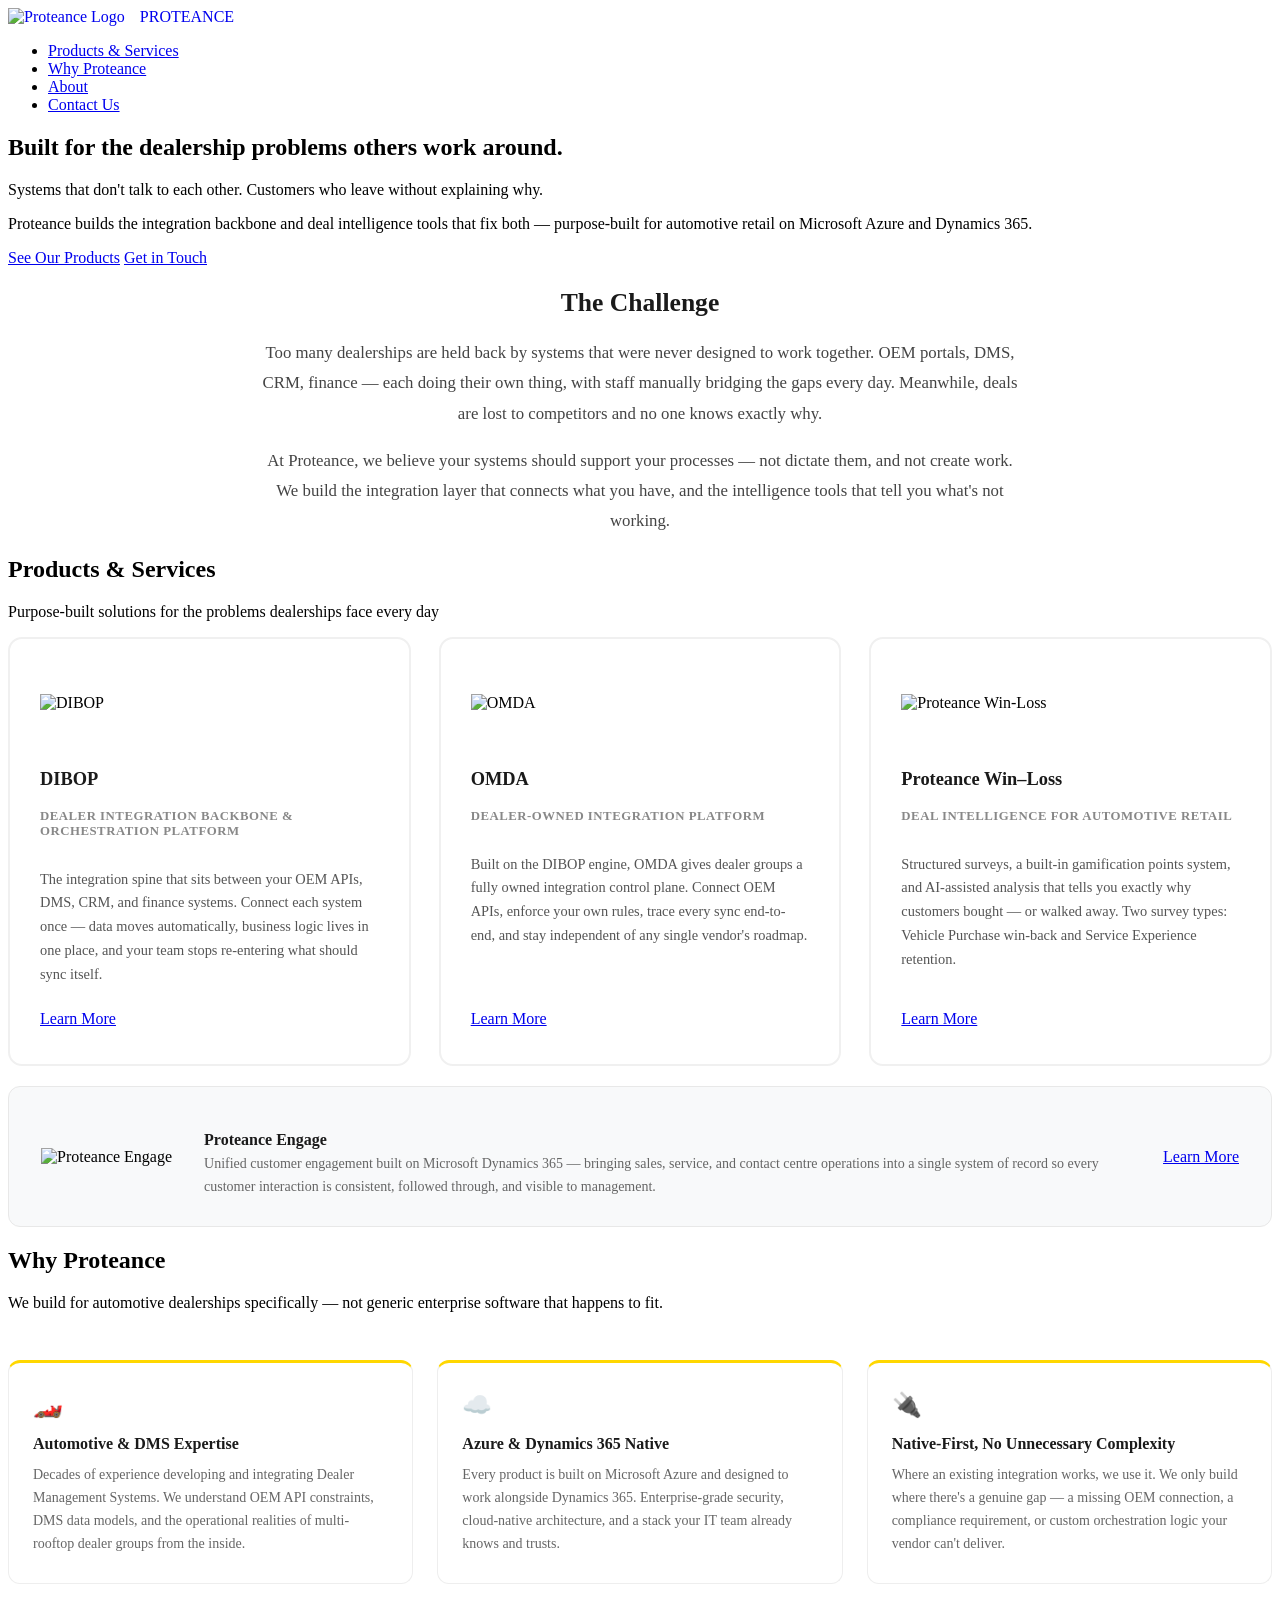
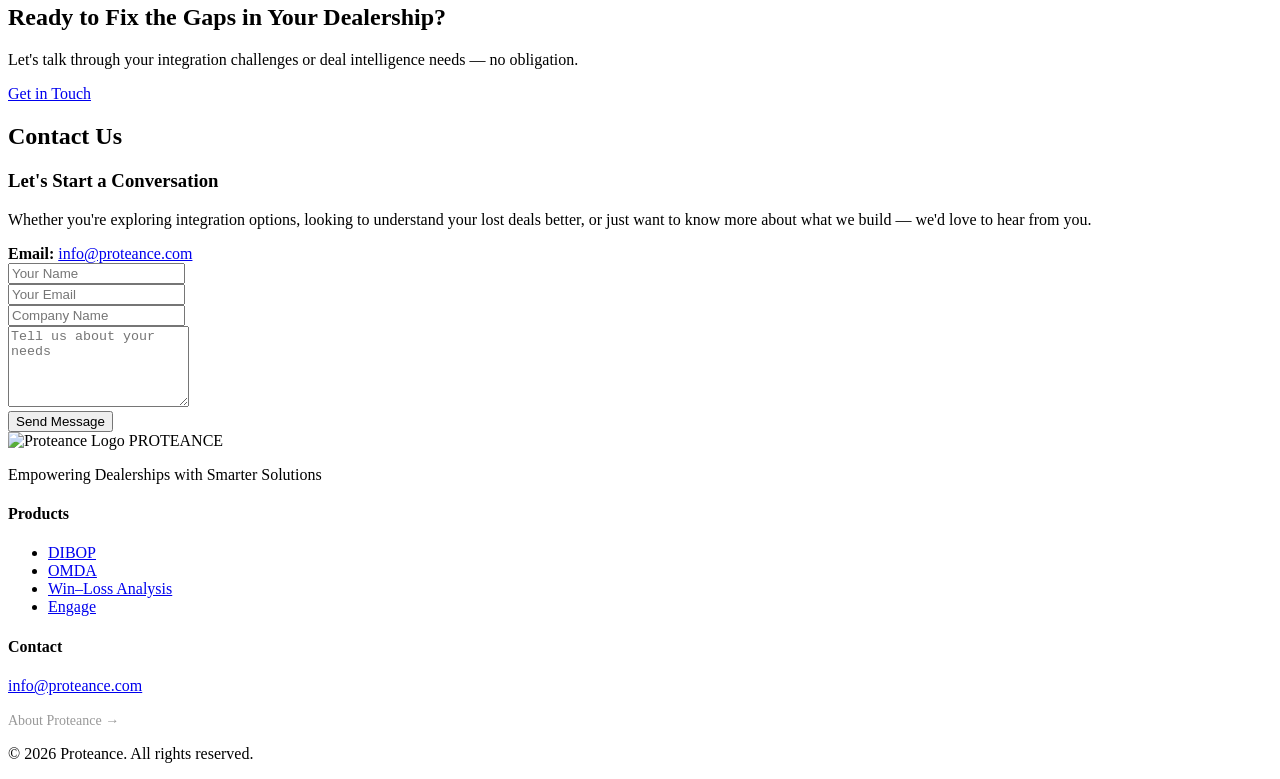
==== index.html @ 9e17d6d9 "Refactor homepage to lead with products and specific problem framing - New hero: problem-led headlin" ====
<!DOCTYPE html>
<html lang="en">
<head>
    <meta charset="UTF-8">
    <meta name="viewport" content="width=device-width, initial-scale=1.0">
    <meta name="description" content="Proteance builds integration and deal intelligence products for automotive dealerships — DIBOP, OMDA, and Win-Loss Analysis.">
    <title>Proteance — Intelligent Systems for Automotive Dealerships</title>
    <link rel="stylesheet" href="styles.css">
    <link rel="preconnect" href="https://fonts.googleapis.com">
    <link rel="preconnect" href="https://fonts.gstatic.com" crossorigin>
    <link href="https://fonts.googleapis.com/css2?family=Inter:wght@300;400;500;600;700&display=swap" rel="stylesheet">
    <link rel="stylesheet" href="https://cdnjs.cloudflare.com/ajax/libs/font-awesome/6.5.1/css/all.min.css">
    <style>
        /* ── Homepage-specific additions ── */

        /* Product cards — enhanced layout */
        .products-core {
            display: grid;
            grid-template-columns: repeat(3, 1fr);
            gap: 28px;
            margin-bottom: 20px;
        }
        .product-card-core {
            background: #fff;
            border: 2px solid #f0f0f0;
            border-radius: 14px;
            padding: 36px 30px;
            display: flex;
            flex-direction: column;
            transition: border-color 0.3s ease, transform 0.3s ease, box-shadow 0.3s ease;
        }
        .product-card-core:hover {
            border-color: #FFD700;
            transform: translateY(-5px);
            box-shadow: 0 16px 40px rgba(0,0,0,0.08);
        }
        .product-card-core .product-logo {
            height: 56px;
            display: flex;
            align-items: center;
            margin-bottom: 20px;
        }
        .product-card-core .product-logo img {
            max-height: 48px;
            width: auto;
            max-width: 160px;
            object-fit: contain;
        }
        .product-card-core h3 {
            font-size: 1.15rem;
            font-weight: 700;
            color: #1a1a1a;
            margin-bottom: 6px;
        }
        .product-card-core .product-tagline {
            font-size: 0.8rem;
            font-weight: 600;
            color: #888;
            text-transform: uppercase;
            letter-spacing: 0.04em;
            margin-bottom: 14px;
        }
        .product-card-core .product-description {
            font-size: 0.9rem;
            color: #555;
            line-height: 1.65;
            flex: 1;
            margin-bottom: 24px;
        }
        .product-card-core .btn {
            align-self: flex-start;
        }

        /* Engage — secondary treatment */
        .product-engage-row {
            background: #f8f9fa;
            border: 1px solid #e8e8e8;
            border-radius: 12px;
            padding: 28px 32px;
            display: flex;
            align-items: center;
            gap: 32px;
            margin-top: 12px;
        }
        .product-engage-row .engage-logo img {
            max-height: 40px;
            width: auto;
        }
        .product-engage-row .engage-body {
            flex: 1;
        }
        .product-engage-row .engage-body h3 {
            font-size: 1rem;
            font-weight: 700;
            color: #1a1a1a;
            margin-bottom: 4px;
        }
        .product-engage-row .engage-body p {
            font-size: 0.875rem;
            color: #666;
            line-height: 1.6;
            margin: 0;
        }
        .product-engage-row .btn {
            white-space: nowrap;
            flex-shrink: 0;
        }

        /* Challenge section */
        .challenge-inner {
            max-width: 760px;
            margin: 0 auto;
            text-align: center;
        }
        .challenge-inner .problem-statement {
            font-size: 1.05rem;
            line-height: 1.8;
            color: #444;
            margin-bottom: 16px;
        }
        .challenge-inner .problem-solution {
            font-size: 1.05rem;
            line-height: 1.8;
            color: #444;
        }

        /* Why Proteance — 3 credential cards */
        .credentials-grid {
            display: grid;
            grid-template-columns: repeat(3, 1fr);
            gap: 24px;
            margin-top: 48px;
        }
        .credential-card {
            background: #fff;
            border: 1px solid #eee;
            border-radius: 12px;
            padding: 28px 24px;
            border-top: 3px solid #FFD700;
        }
        .credential-card .cred-icon {
            font-size: 1.5rem;
            margin-bottom: 14px;
        }
        .credential-card h3 {
            font-size: 1rem;
            font-weight: 700;
            color: #1a1a1a;
            margin-bottom: 10px;
        }
        .credential-card p {
            font-size: 0.875rem;
            color: #666;
            line-height: 1.65;
            margin: 0;
        }

        @media (max-width: 900px) {
            .products-core { grid-template-columns: 1fr 1fr; }
            .credentials-grid { grid-template-columns: 1fr 1fr; }
            .product-engage-row { flex-direction: column; align-items: flex-start; gap: 16px; }
        }
        @media (max-width: 600px) {
            .products-core { grid-template-columns: 1fr; }
            .credentials-grid { grid-template-columns: 1fr; }
        }
    </style>
</head>
<body>

    <!-- Navigation -->
    <nav class="navbar">
        <div class="container">
            <div class="nav-wrapper">
                <div class="logo">
                    <a href="index.html" style="display: flex; align-items: center; gap: 15px; text-decoration: none;">
                        <img src="WebsiteImages/P-Ray-Logo-BW-POnly.png" alt="Proteance Logo" class="logo-mark">
                        <span class="brand-name">PROTEANCE</span>
                    </a>
                </div>
                <ul class="nav-menu">
                    <li><a href="#products">Products &amp; Services</a></li>
                    <li><a href="#why-proteance">Why Proteance</a></li>
                    <li><a href="about.html">About</a></li>
                    <li><a href="#contact" class="btn-contact">Contact Us</a></li>
                </ul>
                <div class="hamburger">
                    <span></span>
                    <span></span>
                    <span></span>
                </div>
            </div>
        </div>
    </nav>

    <!-- Hero Section -->
    <section class="hero">
        <div class="hero-background"></div>
        <div class="container">
            <div class="hero-content">
                <h1 class="fade-in">Built for the dealership problems others work around.</h1>
                <p class="hero-subtitle fade-in-delay">Systems that don't talk to each other. Customers who leave without explaining why.</p>
                <p class="hero-description fade-in-delay-2">Proteance builds the integration backbone and deal intelligence tools that fix both — purpose-built for automotive retail on Microsoft Azure and Dynamics 365.</p>
                <div class="hero-cta fade-in-delay-3">
                    <a href="#products" class="btn btn-primary">See Our Products</a>
                    <a href="#contact" class="btn btn-secondary">Get in Touch</a>
                </div>
            </div>
        </div>
    </section>

    <!-- The Challenge -->
    <section class="problem-section">
        <div class="container">
            <div class="challenge-inner">
                <h2 style="font-size:1.6rem; font-weight:700; color:#1a1a1a; margin-bottom:20px;">The Challenge</h2>
                <p class="problem-statement">Too many dealerships are held back by systems that were never designed to work together. OEM portals, DMS, CRM, finance — each doing their own thing, with staff manually bridging the gaps every day. Meanwhile, deals are lost to competitors and no one knows exactly why.</p>
                <p class="problem-solution">At Proteance, we believe your systems should support your processes — not dictate them, and not create work. We build the integration layer that connects what you have, and the intelligence tools that tell you what's not working.</p>
            </div>
        </div>
    </section>

    <!-- Products & Services -->
    <section id="products" class="section solutions-section">
        <div class="container">
            <div class="section-header">
                <h2>Products &amp; Services</h2>
                <div class="section-divider"></div>
                <p class="section-subtitle">Purpose-built solutions for the problems dealerships face every day</p>
            </div>

            <!-- Three core products -->
            <div class="products-core">

                <div class="product-card-core">
                    <div class="product-logo">
                        <img src="WebsiteImages/DIBOP-LogoOnly.png" alt="DIBOP">
                    </div>
                    <h3>DIBOP</h3>
                    <p class="product-tagline">Dealer Integration Backbone &amp; Orchestration Platform</p>
                    <p class="product-description">The integration spine that sits between your OEM APIs, DMS, CRM, and finance systems. Connect each system once — data moves automatically, business logic lives in one place, and your team stops re-entering what should sync itself.</p>
                    <a href="dibop.html" class="btn btn-primary">Learn More</a>
                </div>

                <div class="product-card-core">
                    <div class="product-logo">
                        <img src="WebsiteImages/OMDA-Logo.png" alt="OMDA">
                    </div>
                    <h3>OMDA</h3>
                    <p class="product-tagline">Dealer-Owned Integration Platform</p>
                    <p class="product-description">Built on the DIBOP engine, OMDA gives dealer groups a fully owned integration control plane. Connect OEM APIs, enforce your own rules, trace every sync end-to-end, and stay independent of any single vendor's roadmap.</p>
                    <a href="omda.html" class="btn btn-primary">Learn More</a>
                </div>

                <div class="product-card-core">
                    <div class="product-logo">
                        <img src="WebsiteImages/Proteance-WinLoss-LogoOnly.png" alt="Proteance Win-Loss">
                    </div>
                    <h3>Proteance Win–Loss</h3>
                    <p class="product-tagline">Deal Intelligence for Automotive Retail</p>
                    <p class="product-description">Structured surveys, a built-in gamification points system, and AI-assisted analysis that tells you exactly why customers bought — or walked away. Two survey types: Vehicle Purchase win-back and Service Experience retention.</p>
                    <a href="winloss.html" class="btn btn-primary">Learn More</a>
                </div>

            </div>

            <!-- Engage — secondary -->
            <div class="product-engage-row">
                <div class="engage-logo">
                    <img src="WebsiteImages/Proteance-Engage.png" alt="Proteance Engage">
                </div>
                <div class="engage-body">
                    <h3>Proteance Engage</h3>
                    <p>Unified customer engagement built on Microsoft Dynamics 365 — bringing sales, service, and contact centre operations into a single system of record so every customer interaction is consistent, followed through, and visible to management.</p>
                </div>
                <a href="engage.html" class="btn btn-primary">Learn More</a>
            </div>

        </div>
    </section>

    <!-- Why Proteance -->
    <section id="why-proteance" class="section expertise-section">
        <div class="container">
            <div class="section-header">
                <h2>Why Proteance</h2>
                <div class="section-divider"></div>
                <p class="section-subtitle">We build for automotive dealerships specifically — not generic enterprise software that happens to fit.</p>
            </div>
            <div class="credentials-grid">
                <div class="credential-card">
                    <div class="cred-icon">🏎️</div>
                    <h3>Automotive &amp; DMS Expertise</h3>
                    <p>Decades of experience developing and integrating Dealer Management Systems. We understand OEM API constraints, DMS data models, and the operational realities of multi-rooftop dealer groups from the inside.</p>
                </div>
                <div class="credential-card">
                    <div class="cred-icon">☁️</div>
                    <h3>Azure &amp; Dynamics 365 Native</h3>
                    <p>Every product is built on Microsoft Azure and designed to work alongside Dynamics 365. Enterprise-grade security, cloud-native architecture, and a stack your IT team already knows and trusts.</p>
                </div>
                <div class="credential-card">
                    <div class="cred-icon">🔌</div>
                    <h3>Native-First, No Unnecessary Complexity</h3>
                    <p>Where an existing integration works, we use it. We only build where there's a genuine gap — a missing OEM connection, a compliance requirement, or custom orchestration logic your vendor can't deliver.</p>
                </div>
            </div>
        </div>
    </section>

    <!-- CTA Section -->
    <section class="cta-section">
        <div class="container">
            <div class="cta-content">
                <h2>Ready to Fix the Gaps in Your Dealership?</h2>
                <p>Let's talk through your integration challenges or deal intelligence needs — no obligation.</p>
                <a href="#contact" class="btn btn-large">Get in Touch</a>
            </div>
        </div>
    </section>

    <!-- Contact Section -->
    <section id="contact" class="section contact-section">
        <div class="container">
            <div class="section-header">
                <h2>Contact Us</h2>
                <div class="section-divider"></div>
            </div>
            <div class="contact-content">
                <div class="contact-info">
                    <h3>Let's Start a Conversation</h3>
                    <p>Whether you're exploring integration options, looking to understand your lost deals better, or just want to know more about what we build — we'd love to hear from you.</p>
                    <div class="contact-details">
                        <div class="contact-item">
                            <strong>Email:</strong>
                            <a href="mailto:info@proteance.com">info@proteance.com</a>
                        </div>
                    </div>
                </div>
                <div class="contact-form">
                    <form id="contactForm">
                        <div class="form-group">
                            <input type="text" name="name" placeholder="Your Name" required>
                        </div>
                        <div class="form-group">
                            <input type="email" name="email" placeholder="Your Email" required>
                        </div>
                        <div class="form-group">
                            <input type="text" name="company" placeholder="Company Name">
                        </div>
                        <div class="form-group">
                            <textarea name="message" rows="5" placeholder="Tell us about your needs" required></textarea>
                        </div>
                        <button type="submit" class="btn btn-primary btn-full">Send Message</button>
                    </form>
                </div>
            </div>
        </div>
    </section>

    <!-- Footer -->
    <footer class="footer">
        <div class="container">
            <div class="footer-content">
                <div class="footer-brand">
                    <img src="WebsiteImages/P-Ray-Logo-BW-POnly.png" alt="Proteance Logo" class="footer-logo">
                    <span class="footer-brand-name">PROTEANCE</span>
                    <p>Empowering Dealerships with Smarter Solutions</p>
                </div>
                <div class="footer-links">
                    <h4>Products</h4>
                    <ul>
                        <li><a href="dibop.html">DIBOP</a></li>
                        <li><a href="omda.html">OMDA</a></li>
                        <li><a href="winloss.html">Win–Loss Analysis</a></li>
                        <li><a href="engage.html">Engage</a></li>
                    </ul>
                </div>
                <div class="footer-contact">
                    <h4>Contact</h4>
                    <p><a href="mailto:info@proteance.com">info@proteance.com</a></p>
                    <div style="margin-top:16px;">
                        <a href="about.html" style="color:#999; font-size:0.875rem; text-decoration:none;">About Proteance →</a>
                    </div>
                </div>
            </div>
            <div class="footer-bottom">
                <p>&copy; 2026 Proteance. All rights reserved.</p>
            </div>
        </div>
    </footer>

    <script src="script.js"></script>
</body>
</html>
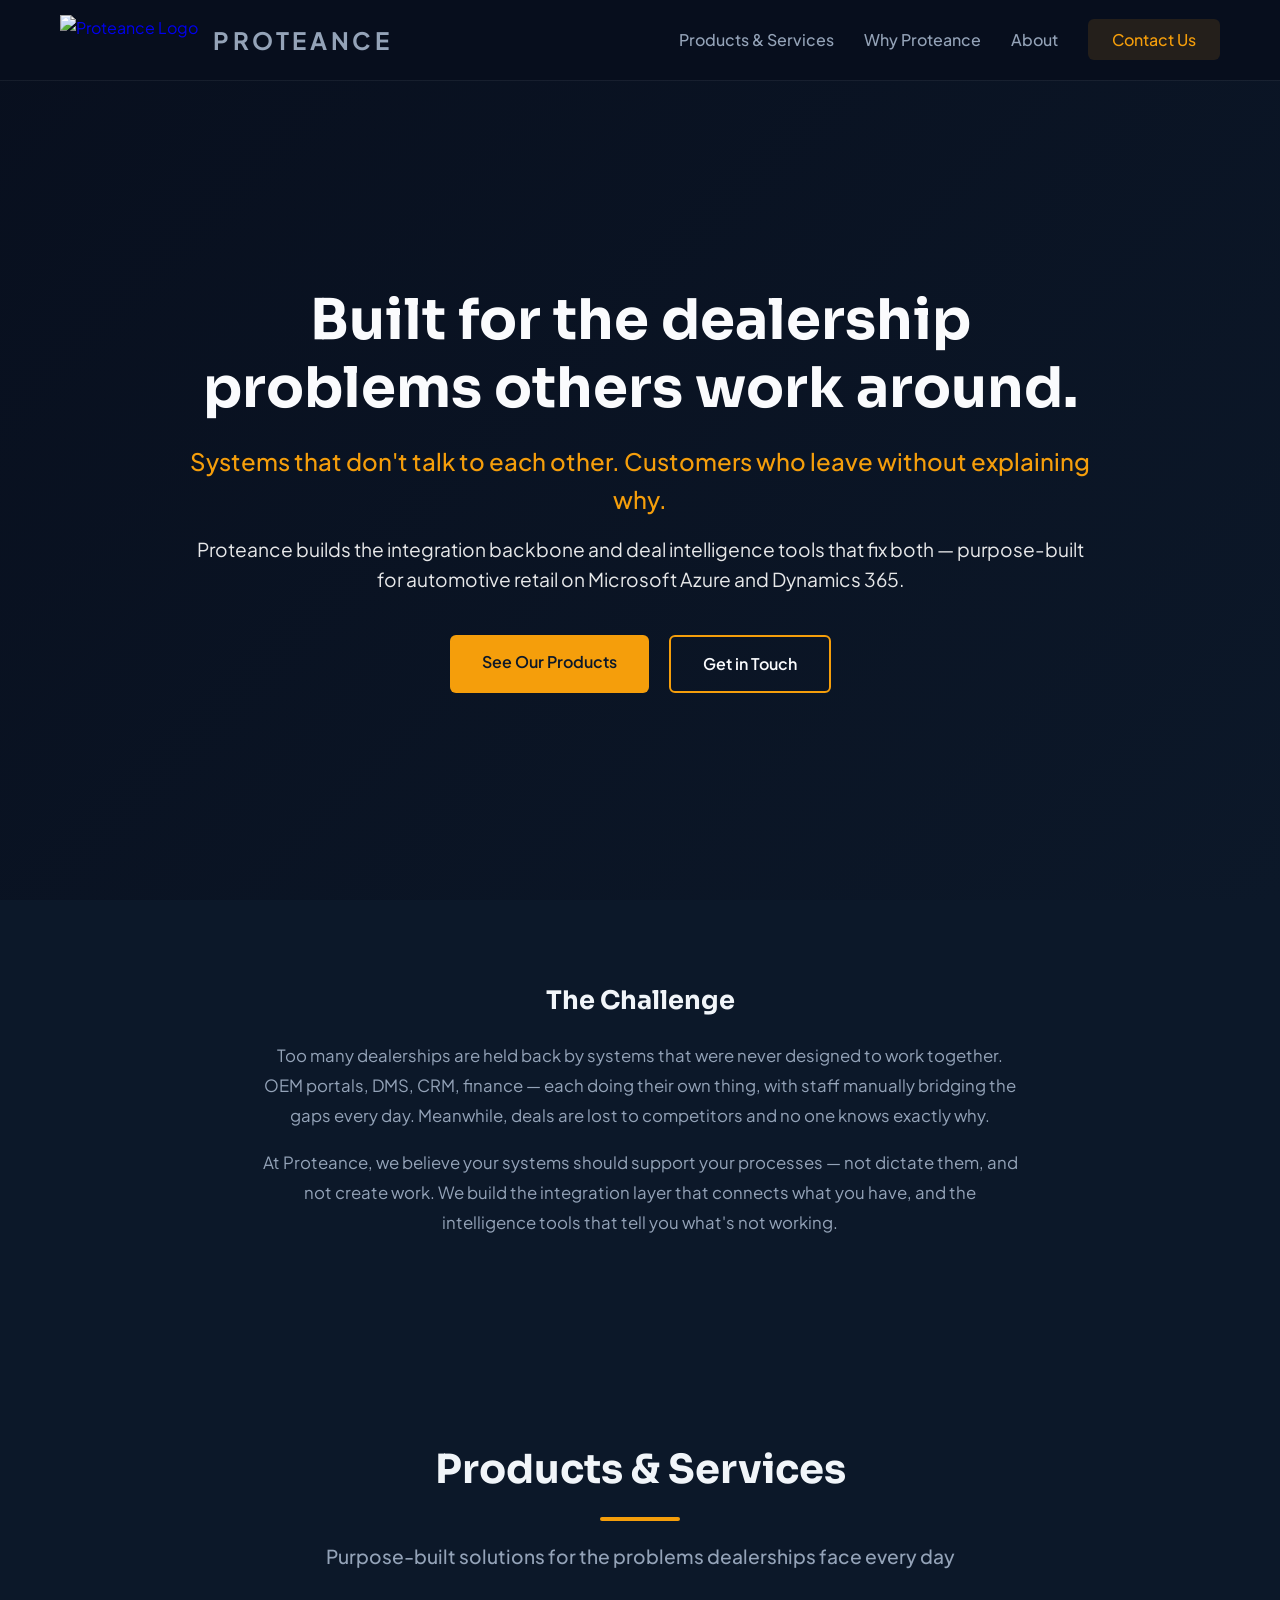
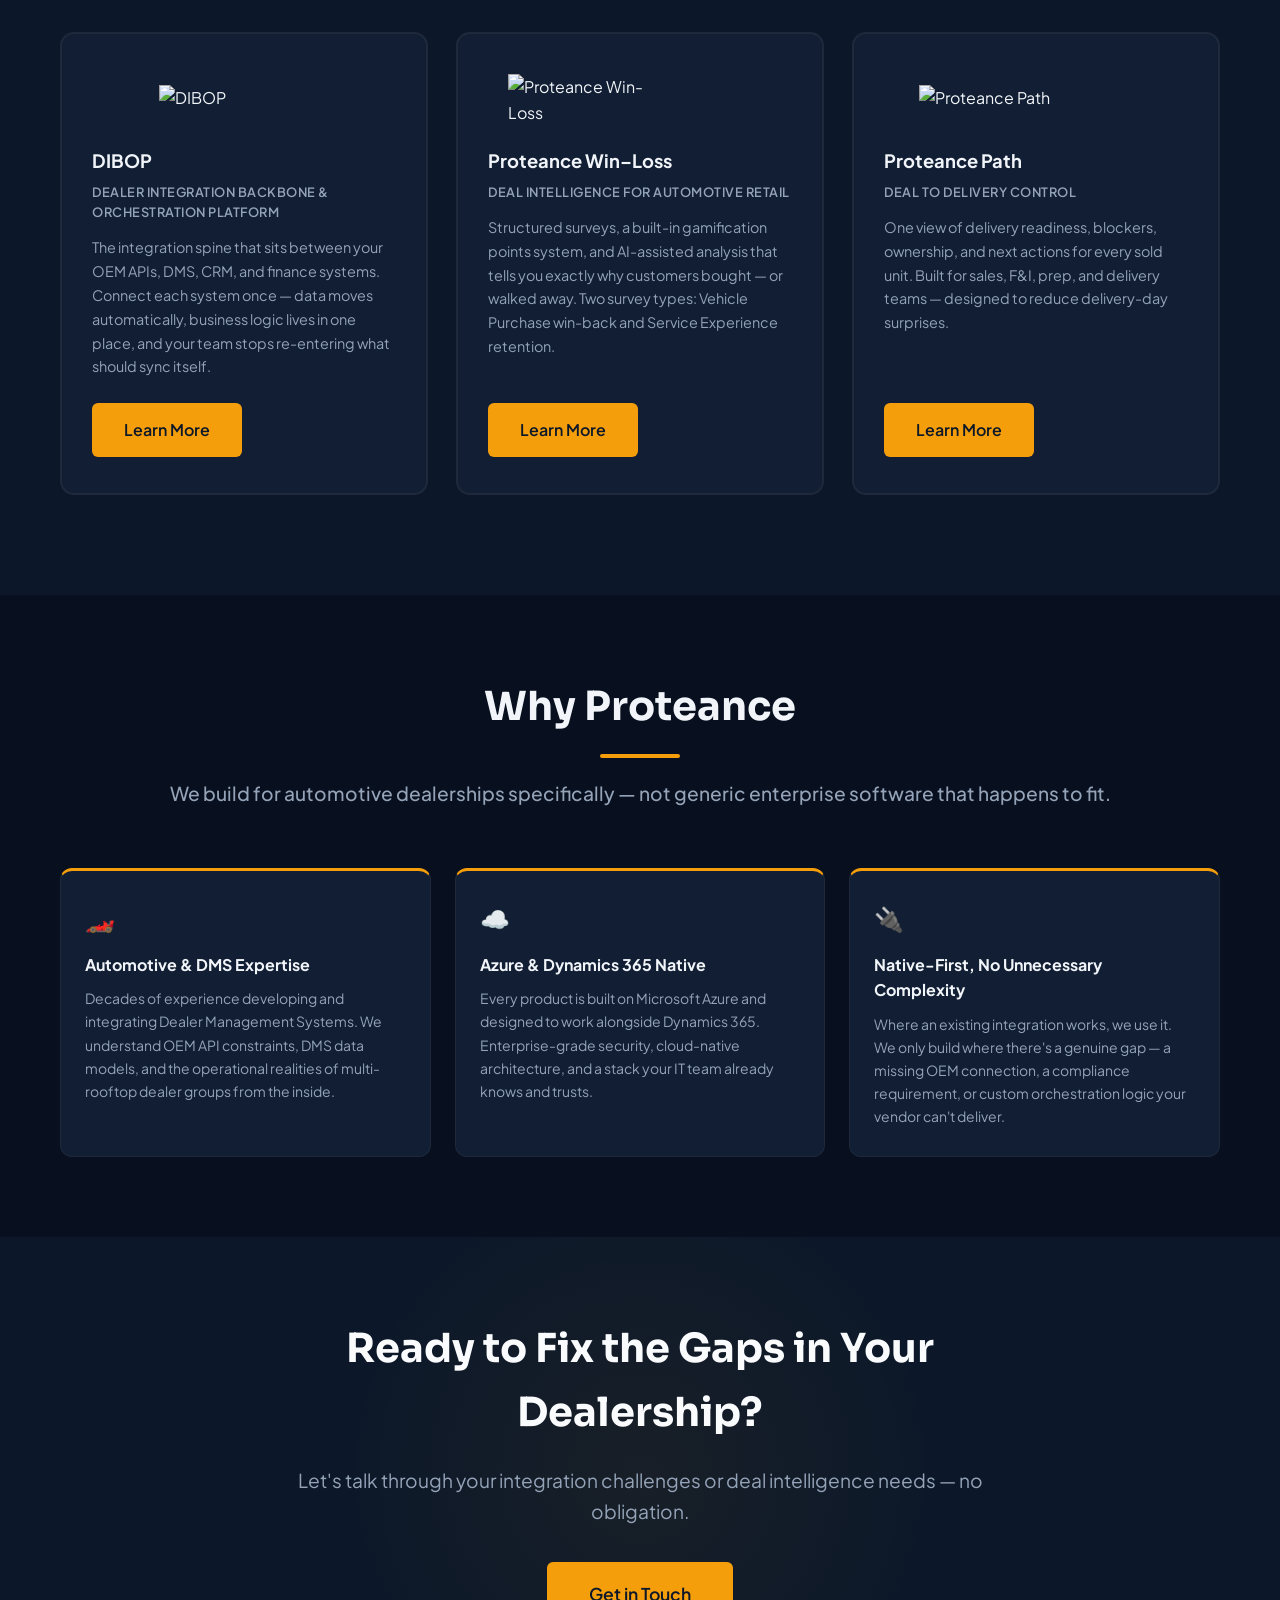
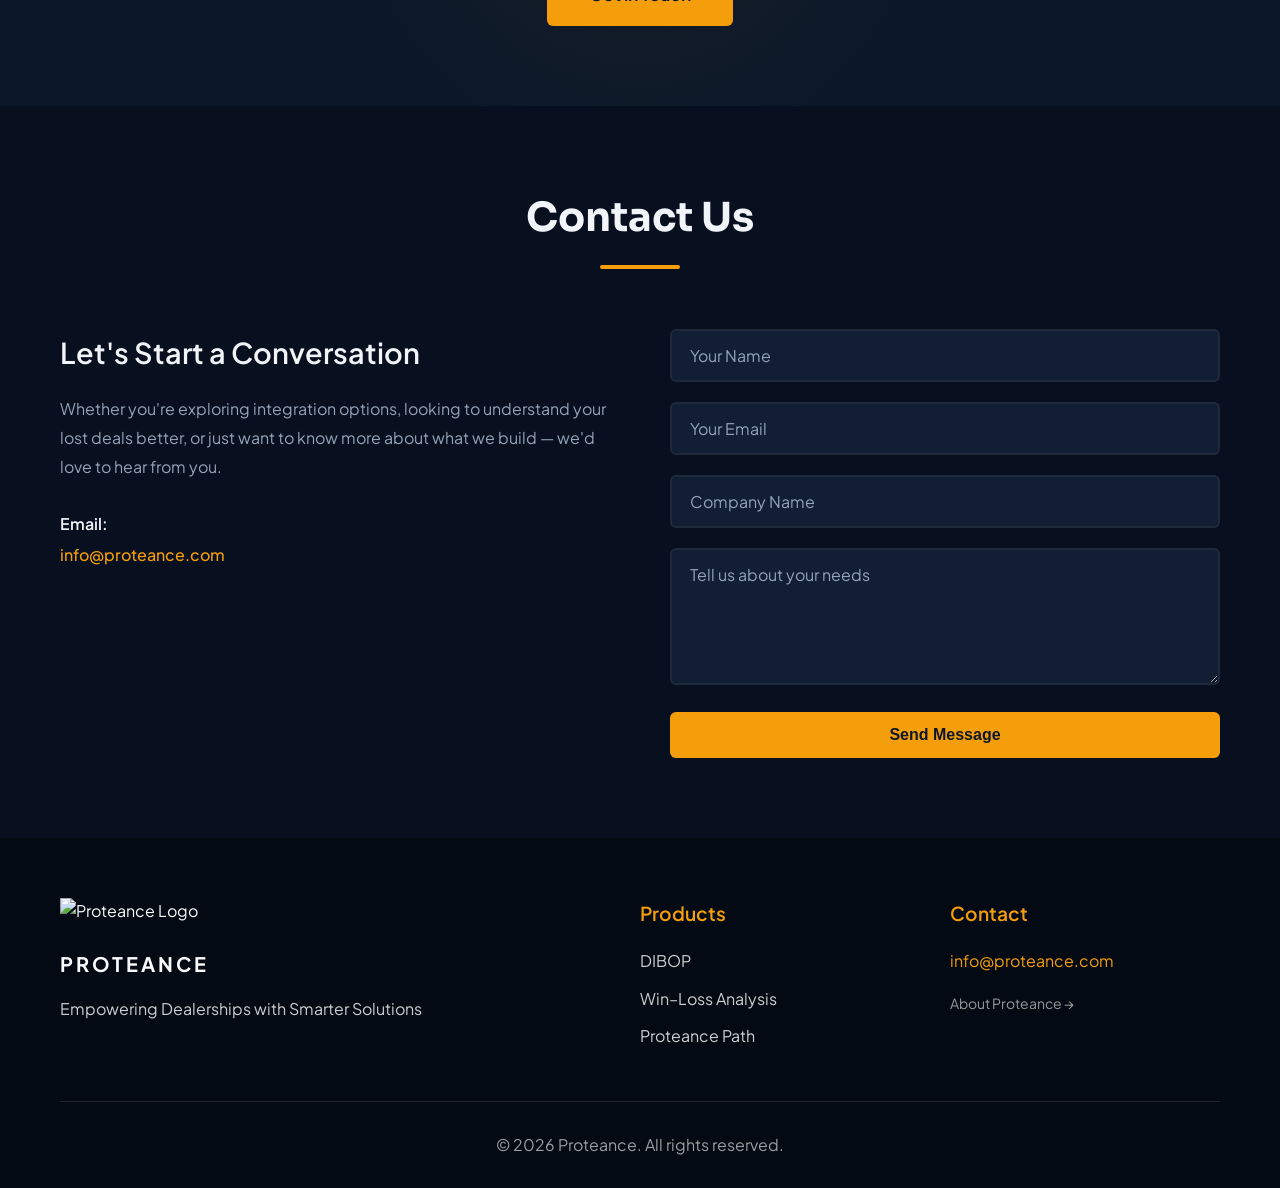
==== commit 4f85d1dd: "Dark theme migration, add ProPath page, remove OMDA/Engage/David Campbell - Migrate styles.css to DI" ====
--- a/index.html
+++ b/index.html
@@ -8,7 +8,7 @@
     <link rel="stylesheet" href="styles.css">
     <link rel="preconnect" href="https://fonts.googleapis.com">
     <link rel="preconnect" href="https://fonts.gstatic.com" crossorigin>
-    <link href="https://fonts.googleapis.com/css2?family=Inter:wght@300;400;500;600;700&display=swap" rel="stylesheet">
+    <link href="https://fonts.googleapis.com/css2?family=Sora:wght@300;400;500;600;700;800&family=Plus+Jakarta+Sans:ital,wght@0,300;0,400;0,500;0,600;0,700;1,400&display=swap" rel="stylesheet">
     <link rel="stylesheet" href="https://cdnjs.cloudflare.com/ajax/libs/font-awesome/6.5.1/css/all.min.css">
     <style>
         /* ── Homepage-specific additions ── */
@@ -21,8 +21,8 @@
             margin-bottom: 20px;
         }
         .product-card-core {
-            background: #fff;
-            border: 2px solid #f0f0f0;
+            background: var(--navy-light);
+            border: 2px solid var(--border-color);
             border-radius: 14px;
             padding: 36px 30px;
             display: flex;
@@ -30,9 +30,9 @@
             transition: border-color 0.3s ease, transform 0.3s ease, box-shadow 0.3s ease;
         }
         .product-card-core:hover {
-            border-color: #FFD700;
+            border-color: var(--primary-color);
             transform: translateY(-5px);
-            box-shadow: 0 16px 40px rgba(0,0,0,0.08);
+            box-shadow: 0 16px 40px rgba(0,0,0,0.3);
         }
         .product-card-core .product-logo {
             height: 56px;
@@ -49,20 +49,20 @@
         .product-card-core h3 {
             font-size: 1.15rem;
             font-weight: 700;
-            color: #1a1a1a;
+            color: var(--text-dark);
             margin-bottom: 6px;
         }
         .product-card-core .product-tagline {
             font-size: 0.8rem;
             font-weight: 600;
-            color: #888;
+            color: var(--text-light);
             text-transform: uppercase;
             letter-spacing: 0.04em;
             margin-bottom: 14px;
         }
         .product-card-core .product-description {
             font-size: 0.9rem;
-            color: #555;
+            color: var(--text-light);
             line-height: 1.65;
             flex: 1;
             margin-bottom: 24px;
@@ -73,8 +73,8 @@
 
         /* Engage — secondary treatment */
         .product-engage-row {
-            background: #f8f9fa;
-            border: 1px solid #e8e8e8;
+            background: var(--navy-light);
+            border: 1px solid var(--border-color);
             border-radius: 12px;
             padding: 28px 32px;
             display: flex;
@@ -92,12 +92,12 @@
         .product-engage-row .engage-body h3 {
             font-size: 1rem;
             font-weight: 700;
-            color: #1a1a1a;
+            color: var(--text-dark);
             margin-bottom: 4px;
         }
         .product-engage-row .engage-body p {
             font-size: 0.875rem;
-            color: #666;
+            color: var(--text-light);
             line-height: 1.6;
             margin: 0;
         }
@@ -115,13 +115,13 @@
         .challenge-inner .problem-statement {
             font-size: 1.05rem;
             line-height: 1.8;
-            color: #444;
+            color: var(--text-light);
             margin-bottom: 16px;
         }
         .challenge-inner .problem-solution {
             font-size: 1.05rem;
             line-height: 1.8;
-            color: #444;
+            color: var(--text-light);
         }
 
         /* Why Proteance — 3 credential cards */
@@ -132,11 +132,11 @@
             margin-top: 48px;
         }
         .credential-card {
-            background: #fff;
-            border: 1px solid #eee;
+            background: var(--navy-light);
+            border: 1px solid var(--border-color);
             border-radius: 12px;
             padding: 28px 24px;
-            border-top: 3px solid #FFD700;
+            border-top: 3px solid var(--primary-color);
         }
         .credential-card .cred-icon {
             font-size: 1.5rem;
@@ -145,12 +145,12 @@
         .credential-card h3 {
             font-size: 1rem;
             font-weight: 700;
-            color: #1a1a1a;
+            color: var(--text-dark);
             margin-bottom: 10px;
         }
         .credential-card p {
             font-size: 0.875rem;
-            color: #666;
+            color: var(--text-light);
             line-height: 1.65;
             margin: 0;
         }
@@ -174,7 +174,7 @@
             <div class="nav-wrapper">
                 <div class="logo">
                     <a href="index.html" style="display: flex; align-items: center; gap: 15px; text-decoration: none;">
-                        <img src="WebsiteImages/P-Ray-Logo-BW-POnly.png" alt="Proteance Logo" class="logo-mark">
+                        <img src="WebsiteImages/P-Ray-Logo-POnly-transparent-v2.png" alt="Proteance Logo" class="logo-mark">
                         <span class="brand-name">PROTEANCE</span>
                     </a>
                 </div>
@@ -213,7 +213,7 @@
     <section class="problem-section">
         <div class="container">
             <div class="challenge-inner">
-                <h2 style="font-size:1.6rem; font-weight:700; color:#1a1a1a; margin-bottom:20px;">The Challenge</h2>
+                <h2 style="font-size:1.6rem; font-weight:700; color:var(--text-dark); margin-bottom:20px; font-family:var(--font-display);">The Challenge</h2>
                 <p class="problem-statement">Too many dealerships are held back by systems that were never designed to work together. OEM portals, DMS, CRM, finance — each doing their own thing, with staff manually bridging the gaps every day. Meanwhile, deals are lost to competitors and no one knows exactly why.</p>
                 <p class="problem-solution">At Proteance, we believe your systems should support your processes — not dictate them, and not create work. We build the integration layer that connects what you have, and the intelligence tools that tell you what's not working.</p>
             </div>
@@ -242,17 +242,8 @@
                     <a href="dibop.html" class="btn btn-primary">Learn More</a>
                 </div>
 
-                <div class="product-card-core">
-                    <div class="product-logo">
-                        <img src="WebsiteImages/OMDA-Logo.png" alt="OMDA">
-                    </div>
-                    <h3>OMDA</h3>
-                    <p class="product-tagline">Dealer-Owned Integration Platform</p>
-                    <p class="product-description">Built on the DIBOP engine, OMDA gives dealer groups a fully owned integration control plane. Connect OEM APIs, enforce your own rules, trace every sync end-to-end, and stay independent of any single vendor's roadmap.</p>
-                    <a href="omda.html" class="btn btn-primary">Learn More</a>
-                </div>
-
-                <div class="product-card-core">
+
+<div class="product-card-core">
                     <div class="product-logo">
                         <img src="WebsiteImages/Proteance-WinLoss-LogoOnly.png" alt="Proteance Win-Loss">
                     </div>
@@ -262,19 +253,18 @@
                     <a href="winloss.html" class="btn btn-primary">Learn More</a>
                 </div>
 
-            </div>
-
-            <!-- Engage — secondary -->
-            <div class="product-engage-row">
-                <div class="engage-logo">
-                    <img src="WebsiteImages/Proteance-Engage.png" alt="Proteance Engage">
-                </div>
-                <div class="engage-body">
-                    <h3>Proteance Engage</h3>
-                    <p>Unified customer engagement built on Microsoft Dynamics 365 — bringing sales, service, and contact centre operations into a single system of record so every customer interaction is consistent, followed through, and visible to management.</p>
-                </div>
-                <a href="engage.html" class="btn btn-primary">Learn More</a>
-            </div>
+                <div class="product-card-core">
+                    <div class="product-logo">
+                        <img src="WebsiteImages/P-Ray-Logo-POnly-transparent-v2.png" alt="Proteance Path" style="max-height:42px;">
+                    </div>
+                    <h3>Proteance Path</h3>
+                    <p class="product-tagline">Deal to Delivery Control</p>
+                    <p class="product-description">One view of delivery readiness, blockers, ownership, and next actions for every sold unit. Built for sales, F&amp;I, prep, and delivery teams — designed to reduce delivery-day surprises.</p>
+                    <a href="propath/" class="btn btn-primary">Learn More</a>
+                </div>
+
+            </div>
+
 
         </div>
     </section>
@@ -362,7 +352,7 @@
         <div class="container">
             <div class="footer-content">
                 <div class="footer-brand">
-                    <img src="WebsiteImages/P-Ray-Logo-BW-POnly.png" alt="Proteance Logo" class="footer-logo">
+                    <img src="WebsiteImages/P-Ray-Logo-POnly-transparent-v2.png" alt="Proteance Logo" class="footer-logo">
                     <span class="footer-brand-name">PROTEANCE</span>
                     <p>Empowering Dealerships with Smarter Solutions</p>
                 </div>
@@ -370,9 +360,8 @@
                     <h4>Products</h4>
                     <ul>
                         <li><a href="dibop.html">DIBOP</a></li>
-                        <li><a href="omda.html">OMDA</a></li>
                         <li><a href="winloss.html">Win–Loss Analysis</a></li>
-                        <li><a href="engage.html">Engage</a></li>
+                        <li><a href="propath/">Proteance Path</a></li>
                     </ul>
                 </div>
                 <div class="footer-contact">
--- a/styles.css
+++ b/styles.css
@@ -0,0 +1,1515 @@
+/* ============================================
+   RESET & BASE STYLES
+   ============================================ */
+* {
+    margin: 0;
+    padding: 0;
+    box-sizing: border-box;
+}
+
+:root {
+    /* Dark theme backgrounds */
+    --midnight: #080F1E;
+    --navy: #0C1829;
+    --navy-light: #111E33;
+    --surface: #162035;
+
+    /* Accent — amber (matches DIBOP) */
+    --primary-color: #F59E0B;
+    --primary-dark: #D97706;
+    --primary-dim: rgba(245, 158, 11, 0.12);
+    --primary-glow: rgba(245, 158, 11, 0.35);
+
+    /* Semantic mappings */
+    --secondary-color: #0C1829;
+    --text-dark: #F1F5F9;
+    --text-light: #94A3B8;
+    --text-white: #FAFBFD;
+    --bg-light: #0C1829;
+    --bg-white: #080F1E;
+    --border-color: #1E293B;
+
+    /* Shadows for dark theme */
+    --shadow-sm: 0 2px 8px rgba(0,0,0,0.3);
+    --shadow-md: 0 4px 16px rgba(0,0,0,0.4);
+    --shadow-lg: 0 8px 32px rgba(0,0,0,0.5);
+
+    /* Spacing */
+    --section-padding: 80px 0;
+    --container-max-width: 1200px;
+
+    /* Typography — Sora + Plus Jakarta Sans (matches DIBOP) */
+    --font-primary: 'Plus Jakarta Sans', -apple-system, BlinkMacSystemFont, 'Segoe UI', sans-serif;
+    --font-display: 'Sora', sans-serif;
+    --font-weight-light: 300;
+    --font-weight-regular: 400;
+    --font-weight-medium: 500;
+    --font-weight-semibold: 600;
+    --font-weight-bold: 700;
+}
+
+html {
+    scroll-behavior: smooth;
+}
+
+body {
+    font-family: var(--font-primary);
+    font-weight: var(--font-weight-regular);
+    color: var(--text-dark);
+    line-height: 1.6;
+    overflow-x: hidden;
+}
+
+.container {
+    max-width: var(--container-max-width);
+    margin: 0 auto;
+    padding: 0 20px;
+}
+
+.section {
+    padding: var(--section-padding);
+}
+
+/* ============================================
+   NAVIGATION
+   ============================================ */
+.navbar {
+    position: fixed;
+    top: 0;
+    width: 100%;
+    background: rgba(8, 15, 30, 0.96);
+    backdrop-filter: blur(20px);
+    box-shadow: 0 1px 0 rgba(255,255,255,0.06);
+    z-index: 1000;
+    transition: all 0.3s ease;
+}
+
+.navbar.scrolled {
+    box-shadow: var(--shadow-md);
+}
+
+.nav-wrapper {
+    display: flex;
+    justify-content: space-between;
+    align-items: center;
+    padding: 15px 0;
+}
+
+.logo {
+    display: flex;
+    align-items: center;
+    gap: 15px;
+}
+
+.logo-mark {
+    height: 50px;
+    width: auto;
+}
+
+.brand-name {
+    font-size: 24px;
+    font-weight: var(--font-weight-bold);
+    letter-spacing: 0.15em;
+    color: var(--text-light);
+}
+
+.nav-menu {
+    display: flex;
+    list-style: none;
+    gap: 30px;
+    align-items: center;
+}
+
+.nav-menu a {
+    text-decoration: none;
+    color: var(--text-light);
+    font-weight: var(--font-weight-medium);
+    transition: color 0.3s ease;
+    padding: 8px 0;
+}
+
+.nav-menu a:hover {
+    color: var(--text-white);
+}
+
+.btn-contact {
+    background: var(--primary-dim);
+    color: var(--primary-color) !important;
+    padding: 10px 24px !important;
+    border-radius: 6px;
+    font-weight: var(--font-weight-semibold);
+    transition: all 0.3s ease;
+}
+
+.btn-contact:hover {
+    background: var(--primary-color);
+    color: #0C1829 !important;
+    transform: translateY(-2px);
+    box-shadow: var(--shadow-md);
+}
+
+.hamburger {
+    display: none;
+    flex-direction: column;
+    cursor: pointer;
+    gap: 5px;
+}
+
+.hamburger span {
+    width: 25px;
+    height: 3px;
+    background: var(--text-light);
+    border-radius: 3px;
+    transition: all 0.3s ease;
+}
+
+/* ============================================
+   HERO SECTION
+   ============================================ */
+.hero {
+    position: relative;
+    min-height: 100vh;
+    display: flex;
+    align-items: center;
+    justify-content: center;
+    padding-top: 80px;
+    overflow: hidden;
+    background: linear-gradient(135deg, var(--midnight) 0%, var(--navy) 100%);
+}
+
+.hero-background {
+    position: absolute;
+    top: 0;
+    left: 0;
+    width: 100%;
+    height: 100%;
+    background-image: url('BG - Horizontal/Slide1.PNG');
+    background-size: cover;
+    background-position: center;
+    opacity: 0.3;
+    z-index: 0;
+}
+
+.hero-background::after {
+    content: '';
+    position: absolute;
+    top: 0;
+    left: 0;
+    width: 100%;
+    height: 100%;
+    background: linear-gradient(135deg, rgba(8,15,30,0.92) 0%, rgba(12,24,41,0.85) 100%);
+}
+
+.hero-content {
+    position: relative;
+    z-index: 1;
+    text-align: center;
+    color: var(--text-white);
+    max-width: 900px;
+    margin: 0 auto;
+}
+
+.hero h1 {
+    font-size: 3.5rem;
+    font-family: var(--font-display);
+    font-weight: var(--font-weight-bold);
+    margin-bottom: 20px;
+    line-height: 1.2;
+}
+
+.hero-subtitle {
+    font-size: 1.5rem;
+    font-weight: var(--font-weight-medium);
+    margin-bottom: 15px;
+    color: var(--primary-color);
+}
+
+.hero-description {
+    font-size: 1.2rem;
+    margin-bottom: 40px;
+    color: rgba(255,255,255,0.9);
+}
+
+.hero-cta {
+    display: flex;
+    gap: 20px;
+    justify-content: center;
+    flex-wrap: wrap;
+}
+
+/* ============================================
+   BUTTONS
+   ============================================ */
+.btn {
+    display: inline-block;
+    padding: 14px 32px;
+    text-decoration: none;
+    border-radius: 6px;
+    font-weight: var(--font-weight-semibold);
+    transition: all 0.3s ease;
+    cursor: pointer;
+    border: none;
+    font-size: 1rem;
+}
+
+.btn-primary {
+    background: var(--primary-color);
+    color: #0C1829;
+}
+
+.btn-primary:hover {
+    background: var(--primary-dark);
+    transform: translateY(-2px);
+    box-shadow: var(--shadow-md);
+}
+
+.btn-secondary {
+    background: transparent;
+    color: var(--text-white);
+    border: 2px solid var(--primary-color);
+}
+
+.btn-secondary:hover {
+    background: var(--primary-color);
+    color: var(--text-dark);
+    transform: translateY(-2px);
+}
+
+.btn-large {
+    padding: 18px 42px;
+    font-size: 1.1rem;
+}
+
+.btn-full {
+    width: 100%;
+}
+
+/* ============================================
+   SECTION HEADERS
+   ============================================ */
+.section-header {
+    text-align: center;
+    margin-bottom: 60px;
+}
+
+.section-header h2 {
+    font-size: 2.5rem;
+    font-family: var(--font-display);
+    font-weight: var(--font-weight-bold);
+    margin-bottom: 15px;
+    color: var(--text-dark);
+}
+
+.section-divider {
+    width: 80px;
+    height: 4px;
+    background: var(--primary-color);
+    margin: 0 auto 20px;
+    border-radius: 2px;
+}
+
+.section-subtitle {
+    font-size: 1.2rem;
+    color: var(--text-light);
+    font-weight: var(--font-weight-medium);
+}
+
+/* ============================================
+   VISION SECTION
+   ============================================ */
+.vision-section {
+    background: var(--bg-white);
+}
+
+.vision-grid {
+    display: grid;
+    grid-template-columns: repeat(auto-fit, minmax(320px, 1fr));
+    gap: 40px;
+}
+
+.vision-card {
+    text-align: center;
+    padding: 40px 30px;
+    border-radius: 12px;
+    transition: all 0.3s ease;
+    background: var(--bg-light);
+}
+
+.vision-card:hover {
+    transform: translateY(-8px);
+    box-shadow: var(--shadow-lg);
+}
+
+.vision-icon {
+    width: 100px;
+    height: 100px;
+    margin: 0 auto 25px;
+    overflow: hidden;
+    border-radius: 50%;
+    background: var(--bg-white);
+    display: flex;
+    align-items: center;
+    justify-content: center;
+    box-shadow: var(--shadow-sm);
+}
+
+.vision-icon img {
+    width: 80%;
+    height: 80%;
+    object-fit: contain;
+}
+
+.vision-card h3 {
+    font-size: 1.4rem;
+    margin-bottom: 15px;
+    color: var(--text-dark);
+    font-weight: var(--font-weight-semibold);
+}
+
+.vision-card p {
+    color: var(--text-light);
+    line-height: 1.8;
+}
+
+/* ============================================
+   PROBLEM SECTION
+   ============================================ */
+.problem-section {
+    background: var(--navy);
+    color: var(--text-white);
+    padding: 80px 0;
+}
+
+.problem-content {
+    max-width: 900px;
+    margin: 0 auto;
+    text-align: center;
+}
+
+.problem-content h2 {
+    font-size: 2.5rem;
+    margin-bottom: 30px;
+    color: var(--primary-color);
+    font-weight: var(--font-weight-bold);
+}
+
+.problem-statement {
+    font-size: 1.2rem;
+    margin-bottom: 25px;
+    color: rgba(255,255,255,0.9);
+    line-height: 1.8;
+}
+
+.problem-solution {
+    font-size: 1.1rem;
+    margin-bottom: 40px;
+    color: rgba(255,255,255,0.85);
+    line-height: 1.8;
+}
+
+.stat-highlight {
+    display: flex;
+    justify-content: center;
+    gap: 60px;
+    flex-wrap: wrap;
+    margin-top: 50px;
+}
+
+.stat {
+    display: flex;
+    flex-direction: column;
+    align-items: center;
+}
+
+.stat-number {
+    font-size: 3.5rem;
+    font-weight: var(--font-weight-bold);
+    color: var(--primary-color);
+    line-height: 1;
+    margin-bottom: 10px;
+}
+
+.stat-label {
+    font-size: 1rem;
+    color: rgba(255,255,255,0.8);
+    text-align: center;
+    max-width: 200px;
+}
+
+/* ============================================
+   APPROACH SECTION
+   ============================================ */
+.approach-section {
+    background: var(--bg-light);
+}
+
+.approach-grid {
+    display: grid;
+    grid-template-columns: repeat(auto-fit, minmax(280px, 1fr));
+    gap: 30px;
+}
+
+.approach-card {
+    background: var(--bg-white);
+    padding: 35px 30px;
+    border-radius: 12px;
+    transition: all 0.3s ease;
+    border: 2px solid transparent;
+}
+
+.approach-card:hover {
+    border-color: var(--primary-color);
+    transform: translateY(-5px);
+    box-shadow: var(--shadow-lg);
+}
+
+.approach-number {
+    font-size: 2.5rem;
+    font-weight: var(--font-weight-bold);
+    color: var(--primary-color);
+    margin-bottom: 20px;
+    opacity: 0.3;
+}
+
+.approach-card h3 {
+    font-size: 1.3rem;
+    margin-bottom: 15px;
+    color: var(--text-dark);
+    font-weight: var(--font-weight-semibold);
+}
+
+.approach-card p {
+    color: var(--text-light);
+    margin-bottom: 20px;
+    line-height: 1.8;
+}
+
+.feature-list {
+    list-style: none;
+    padding: 0;
+}
+
+.feature-list li {
+    padding: 8px 0 8px 25px;
+    position: relative;
+    color: var(--text-light);
+}
+
+.feature-list li::before {
+    content: '✓';
+    position: absolute;
+    left: 0;
+    color: var(--primary-color);
+    font-weight: var(--font-weight-bold);
+}
+
+/* ============================================
+   EXPERTISE SECTION
+   ============================================ */
+.expertise-section {
+    background: var(--bg-white);
+}
+
+.expertise-content {
+    display: grid;
+    grid-template-columns: 1fr 1fr;
+    gap: 60px;
+    align-items: center;
+}
+
+.expertise-text h3 {
+    font-size: 1.6rem;
+    margin-bottom: 15px;
+    margin-top: 30px;
+    color: var(--text-dark);
+    font-weight: var(--font-weight-semibold);
+}
+
+.expertise-text h3:first-child {
+    margin-top: 0;
+}
+
+.expertise-text p {
+    color: var(--text-light);
+    line-height: 1.8;
+    margin-bottom: 20px;
+}
+
+.expertise-image img {
+    width: 100%;
+    border-radius: 12px;
+    box-shadow: var(--shadow-md);
+}
+
+/* ============================================
+   SOLUTIONS SECTION
+   ============================================ */
+.solutions-section {
+    background: var(--bg-light);
+}
+
+.solutions-grid {
+    display: grid;
+    grid-template-columns: repeat(auto-fit, minmax(300px, 1fr));
+    gap: 30px;
+}
+
+.solution-card {
+    background: var(--bg-white);
+    padding: 40px 30px;
+    border-radius: 12px;
+    text-align: center;
+    transition: all 0.3s ease;
+    border: 2px solid transparent;
+}
+
+.solution-card:hover {
+    border-color: var(--primary-color);
+    transform: translateY(-5px);
+    box-shadow: var(--shadow-lg);
+}
+
+.solution-icon {
+    font-size: 3rem;
+    margin-bottom: 20px;
+}
+
+.solution-card h3 {
+    font-size: 1.3rem;
+    margin-bottom: 15px;
+    color: var(--text-dark);
+    font-weight: var(--font-weight-semibold);
+}
+
+.solution-card p {
+    color: var(--text-light);
+    line-height: 1.8;
+}
+
+/* ============================================
+   PRODUCTS GRID
+   ============================================ */
+.products-grid {
+    display: grid;
+    grid-template-columns: repeat(auto-fit, minmax(450px, 1fr));
+    gap: 40px;
+    margin-bottom: 60px;
+}
+
+.product-card {
+    background: var(--bg-white);
+    padding: 50px 40px;
+    border-radius: 16px;
+    transition: all 0.3s ease;
+    border: 2px solid transparent;
+    display: flex;
+    flex-direction: column;
+    align-items: center;
+    text-align: center;
+}
+
+.product-card:hover {
+    border-color: var(--primary-color);
+    transform: translateY(-8px);
+    box-shadow: var(--shadow-lg);
+}
+
+.product-logo {
+    width: 200px;
+    height: 120px;
+    display: flex;
+    align-items: center;
+    justify-content: center;
+    margin-bottom: 30px;
+}
+
+.product-logo img {
+    max-width: 100%;
+    max-height: 100%;
+    object-fit: contain;
+}
+
+.product-card h3 {
+    font-size: 1.8rem;
+    margin-bottom: 10px;
+    color: var(--text-dark);
+    font-weight: var(--font-weight-bold);
+}
+
+.product-tagline {
+    font-size: 1.1rem;
+    color: var(--primary-color);
+    font-weight: var(--font-weight-semibold);
+    margin-bottom: 20px;
+}
+
+.product-description {
+    color: var(--text-light);
+    line-height: 1.8;
+    margin-bottom: 30px;
+    text-align: left;
+}
+
+.product-card .btn {
+    margin-top: auto;
+}
+
+/* ============================================
+   CTA SECTION
+   ============================================ */
+.cta-section {
+    background: var(--navy);
+    padding: 80px 0;
+    position: relative;
+    overflow: hidden;
+}
+
+.cta-section::before {
+    content: '';
+    position: absolute;
+    top: 50%;
+    left: 50%;
+    transform: translate(-50%, -50%);
+    width: 600px;
+    height: 600px;
+    background: radial-gradient(circle, var(--primary-glow) 0%, transparent 70%);
+    opacity: 0.15;
+    pointer-events: none;
+}
+
+.cta-content {
+    text-align: center;
+    max-width: 700px;
+    margin: 0 auto;
+    position: relative;
+}
+
+.cta-content h2 {
+    font-size: 2.5rem;
+    font-family: var(--font-display);
+    margin-bottom: 20px;
+    color: var(--text-white);
+    font-weight: var(--font-weight-bold);
+}
+
+.cta-content p {
+    font-size: 1.2rem;
+    margin-bottom: 35px;
+    color: var(--text-light);
+}
+
+.cta-content .btn {
+    background: var(--primary-color);
+    color: #0C1829;
+}
+
+.cta-content .btn:hover {
+    background: var(--primary-dark);
+    transform: translateY(-3px);
+}
+
+/* ============================================
+   CONTACT SECTION
+   ============================================ */
+.contact-section {
+    background: var(--bg-white);
+}
+
+.contact-content {
+    display: grid;
+    grid-template-columns: 1fr 1fr;
+    gap: 60px;
+}
+
+.contact-info h3 {
+    font-size: 1.8rem;
+    margin-bottom: 20px;
+    color: var(--text-dark);
+    font-weight: var(--font-weight-semibold);
+}
+
+.contact-info p {
+    color: var(--text-light);
+    line-height: 1.8;
+    margin-bottom: 30px;
+}
+
+.contact-details {
+    display: flex;
+    flex-direction: column;
+    gap: 15px;
+}
+
+.contact-item {
+    display: flex;
+    flex-direction: column;
+    gap: 5px;
+}
+
+.contact-item strong {
+    color: var(--text-dark);
+    font-weight: var(--font-weight-semibold);
+}
+
+.contact-item a {
+    color: var(--primary-color);
+    text-decoration: none;
+    font-weight: var(--font-weight-medium);
+    transition: color 0.3s ease;
+}
+
+.contact-item a:hover {
+    color: var(--primary-dark);
+}
+
+.form-group {
+    margin-bottom: 20px;
+}
+
+.form-group input,
+.form-group textarea {
+    width: 100%;
+    padding: 14px 18px;
+    border: 2px solid var(--border-color);
+    border-radius: 6px;
+    font-family: var(--font-primary);
+    font-size: 1rem;
+    background: var(--navy-light);
+    color: var(--text-dark);
+    transition: all 0.3s ease;
+}
+
+.form-group input::placeholder,
+.form-group textarea::placeholder {
+    color: var(--text-light);
+}
+
+.form-group input:focus,
+.form-group textarea:focus {
+    outline: none;
+    border-color: var(--primary-color);
+    box-shadow: 0 0 0 3px var(--primary-dim);
+}
+
+.form-group textarea {
+    resize: vertical;
+}
+
+/* ============================================
+   FOOTER
+   ============================================ */
+.footer {
+    background: #040A14;
+    color: var(--text-white);
+    padding: 60px 0 30px;
+}
+
+.footer-content {
+    display: grid;
+    grid-template-columns: 2fr 1fr 1fr;
+    gap: 40px;
+    margin-bottom: 40px;
+}
+
+.footer-brand {
+    display: flex;
+    flex-direction: column;
+    align-items: flex-start;
+}
+
+.footer-logo {
+    height: 40px;
+    margin-bottom: 10px;
+}
+
+.footer-brand-name {
+    font-size: 20px;
+    font-weight: var(--font-weight-bold);
+    letter-spacing: 0.15em;
+    color: var(--text-white);
+    margin-bottom: 15px;
+}
+
+.footer-brand p {
+    color: rgba(255,255,255,0.8);
+    line-height: 1.8;
+}
+
+.footer-links h4,
+.footer-contact h4 {
+    font-size: 1.2rem;
+    margin-bottom: 20px;
+    color: var(--primary-color);
+    font-weight: var(--font-weight-semibold);
+}
+
+.footer-links ul {
+    list-style: none;
+}
+
+.footer-links li {
+    margin-bottom: 12px;
+}
+
+.footer-links a {
+    color: rgba(255,255,255,0.8);
+    text-decoration: none;
+    transition: color 0.3s ease;
+}
+
+.footer-links a:hover {
+    color: var(--primary-color);
+}
+
+.footer-contact p a {
+    color: var(--primary-color);
+    text-decoration: none;
+}
+
+.footer-contact p a:hover {
+    color: var(--primary-dark);
+}
+
+.footer-bottom {
+    text-align: center;
+    padding-top: 30px;
+    border-top: 1px solid rgba(255,255,255,0.1);
+    color: rgba(255,255,255,0.6);
+}
+
+/* ============================================
+   ABOUT PAGE STYLES
+   ============================================ */
+.page-hero {
+    background: linear-gradient(135deg, var(--midnight) 0%, var(--navy) 100%);
+    color: var(--text-white);
+    padding: 140px 0 80px;
+    text-align: center;
+}
+
+.page-hero h1 {
+    font-size: 3rem;
+    font-family: var(--font-display);
+    font-weight: var(--font-weight-bold);
+    margin-bottom: 15px;
+}
+
+.page-subtitle {
+    font-size: 1.3rem;
+    color: var(--primary-color);
+    font-weight: var(--font-weight-medium);
+}
+
+.about-overview {
+    background: var(--bg-white);
+}
+
+.about-content {
+    max-width: 900px;
+    margin: 0 auto;
+}
+
+.about-content h2 {
+    font-size: 2.5rem;
+    margin-bottom: 30px;
+    color: var(--text-dark);
+    font-weight: var(--font-weight-bold);
+}
+
+.lead-text {
+    font-size: 1.3rem;
+    line-height: 1.8;
+    color: var(--text-dark);
+    margin-bottom: 25px;
+    font-weight: var(--font-weight-medium);
+}
+
+.about-content p {
+    font-size: 1.1rem;
+    line-height: 1.8;
+    color: var(--text-light);
+    margin-bottom: 20px;
+}
+
+.why-section {
+    background: var(--bg-light);
+}
+
+.why-section h2 {
+    font-size: 2.5rem;
+    text-align: center;
+    margin-bottom: 20px;
+    color: var(--text-dark);
+    font-weight: var(--font-weight-bold);
+}
+
+.why-section .lead-text {
+    text-align: center;
+    max-width: 900px;
+    margin: 0 auto 50px;
+}
+
+.why-grid {
+    display: grid;
+    grid-template-columns: repeat(auto-fit, minmax(280px, 1fr));
+    gap: 30px;
+    margin-top: 40px;
+}
+
+.why-item {
+    background: var(--bg-white);
+    padding: 35px 30px;
+    border-radius: 12px;
+    text-align: center;
+    transition: all 0.3s ease;
+    border: 2px solid transparent;
+}
+
+.why-item:hover {
+    border-color: var(--primary-color);
+    transform: translateY(-5px);
+    box-shadow: var(--shadow-lg);
+}
+
+.why-icon {
+    font-size: 3.5rem;
+    margin-bottom: 20px;
+}
+
+.why-item h3 {
+    font-size: 1.3rem;
+    margin-bottom: 15px;
+    color: var(--text-dark);
+    font-weight: var(--font-weight-semibold);
+}
+
+.why-item p {
+    color: var(--text-light);
+    line-height: 1.7;
+}
+
+.team-section {
+    background: var(--bg-white);
+}
+
+.team-grid {
+    display: grid;
+    grid-template-columns: repeat(2, 1fr);
+    gap: 40px;
+    max-width: 1200px;
+    margin: 0 auto;
+}
+
+.team-member {
+    display: flex;
+    flex-direction: column;
+    align-items: center;
+    text-align: center;
+    padding: 40px 30px;
+    background: var(--bg-light);
+    border-radius: 12px;
+    transition: all 0.3s ease;
+}
+
+.team-member:hover {
+    box-shadow: var(--shadow-lg);
+    transform: translateY(-5px);
+}
+
+.team-photo {
+    width: 200px;
+    height: 200px;
+    border-radius: 50%;
+    overflow: hidden;
+    background: var(--primary-color);
+    display: flex;
+    align-items: center;
+    justify-content: center;
+    box-shadow: var(--shadow-md);
+    margin-bottom: 25px;
+}
+
+.team-photo img {
+    width: 100%;
+    height: 100%;
+    object-fit: cover;
+}
+
+.team-info {
+    display: flex;
+    flex-direction: column;
+    align-items: center;
+}
+
+.team-info h3 {
+    font-size: 1.6rem;
+    margin-bottom: 5px;
+    color: var(--text-dark);
+    font-weight: var(--font-weight-bold);
+}
+
+.team-title {
+    font-size: 1.1rem;
+    color: var(--primary-color);
+    font-weight: var(--font-weight-semibold);
+    margin-bottom: 20px;
+}
+
+.team-bio {
+    color: var(--text-light);
+    line-height: 1.8;
+    margin-bottom: 15px;
+    text-align: left;
+}
+
+.linkedin-link {
+    display: inline-flex;
+    align-items: center;
+    gap: 8px;
+    padding: 10px 20px;
+    background: transparent;
+    border: 2px solid #0077b5;
+    border-radius: 6px;
+    color: #0077b5;
+    text-decoration: none;
+    font-weight: var(--font-weight-semibold);
+    transition: all 0.3s ease;
+    margin-bottom: 20px;
+}
+
+.linkedin-link:hover {
+    background: #0077b5;
+    color: var(--text-white);
+    transform: translateY(-2px);
+    box-shadow: var(--shadow-sm);
+}
+
+.linkedin-link:hover svg {
+    fill: var(--text-white);
+}
+
+.linkedin-link svg {
+    width: 20px;
+    height: 20px;
+    transition: fill 0.3s ease;
+}
+
+.nav-menu a.active {
+    color: var(--primary-color);
+}
+
+/* ============================================
+   WIN-LOSS PAGE STYLES
+   ============================================ */
+.winloss-hero {
+    background: linear-gradient(135deg, var(--navy) 0%, var(--midnight) 100%);
+}
+
+.insights-grid {
+    display: grid;
+    grid-template-columns: repeat(auto-fit, minmax(280px, 1fr));
+    gap: 30px;
+    margin: 40px 0;
+}
+
+.insight-card {
+    background: var(--bg-white);
+    padding: 40px 30px;
+    border-radius: 12px;
+    text-align: center;
+    transition: all 0.3s ease;
+    border: 2px solid transparent;
+}
+
+.insight-card:hover {
+    border-color: var(--primary-color);
+    transform: translateY(-5px);
+    box-shadow: var(--shadow-lg);
+}
+
+.insight-icon {
+    font-size: 3rem;
+    margin-bottom: 20px;
+}
+
+.insight-card h3 {
+    font-size: 1.3rem;
+    margin-bottom: 15px;
+    color: var(--text-dark);
+    font-weight: var(--font-weight-semibold);
+}
+
+.insight-card p {
+    color: var(--text-light);
+    line-height: 1.8;
+}
+
+.differentiators-grid {
+    display: grid;
+    grid-template-columns: repeat(auto-fit, minmax(320px, 1fr));
+    gap: 30px;
+    margin-top: 40px;
+}
+
+.differentiator-card {
+    background: var(--bg-light);
+    padding: 35px 30px;
+    border-radius: 12px;
+    border-left: 4px solid var(--primary-color);
+    transition: all 0.3s ease;
+}
+
+.differentiator-card:hover {
+    transform: translateX(5px);
+    box-shadow: var(--shadow-md);
+}
+
+.differentiator-card h3 {
+    font-size: 1.2rem;
+    margin-bottom: 15px;
+    color: var(--text-dark);
+    font-weight: var(--font-weight-semibold);
+}
+
+.differentiator-card p {
+    color: var(--text-light);
+    line-height: 1.8;
+}
+
+.feature-highlight {
+    background: var(--bg-light);
+    padding: 40px;
+    border-radius: 12px;
+    margin: 30px 0;
+    border-left: 4px solid var(--primary-color);
+}
+
+.feature-highlight h3 {
+    font-size: 1.5rem;
+    margin-bottom: 20px;
+    color: var(--text-dark);
+    font-weight: var(--font-weight-semibold);
+}
+
+.feature-list {
+    list-style: none;
+    padding: 0;
+}
+
+.feature-list li {
+    padding: 12px 0 12px 35px;
+    position: relative;
+    color: var(--text-light);
+    line-height: 1.7;
+}
+
+.feature-list li:before {
+    content: "✓";
+    position: absolute;
+    left: 0;
+    color: var(--primary-color);
+    font-weight: bold;
+    font-size: 1.2rem;
+}
+
+.highlight-text {
+    font-size: 1.2rem;
+    color: var(--text-dark);
+    font-weight: var(--font-weight-medium);
+    line-height: 1.8;
+    margin: 30px 0;
+    padding: 25px;
+    background: var(--bg-light);
+    border-radius: 8px;
+    border-left: 4px solid var(--primary-color);
+}
+
+.winloss-intro,
+.winloss-how,
+.winloss-insights,
+.winloss-integration,
+.winloss-different {
+    background: var(--bg-white);
+}
+
+.winloss-different {
+    background: var(--bg-light);
+}
+
+/* ============================================
+   DIBOP ANIMATION
+   ============================================ */
+.dibop-animation-section {
+    text-align: center;
+    margin: 0;
+    padding: 80px 0;
+    background: linear-gradient(135deg, var(--navy-light) 0%, var(--navy) 100%);
+}
+
+.dibop-animation-section h2,
+.dibop-animation-section h3 {
+    font-size: 2rem;
+    color: var(--text-white);
+    font-weight: var(--font-weight-semibold);
+    margin-bottom: 40px;
+}
+
+.animation-container {
+    max-width: 100%;
+    margin: 0;
+    border-radius: 0;
+    overflow: hidden;
+    box-shadow: none;
+}
+
+.animation-container video {
+    width: 100%;
+    height: auto;
+    display: block;
+}
+
+.process-diagram {
+    text-align: center;
+    margin: 50px 0;
+    padding: 40px;
+    background: var(--bg-light);
+    border-radius: 12px;
+}
+
+.process-diagram h3 {
+    font-size: 1.8rem;
+    color: var(--text-dark);
+    font-weight: var(--font-weight-semibold);
+    margin-bottom: 30px;
+}
+
+.process-image {
+    max-width: 900px;
+    margin: 0 auto 25px;
+}
+
+.process-image img {
+    width: 100%;
+    height: auto;
+    display: block;
+}
+
+.process-description {
+    font-size: 1.1rem;
+    color: var(--text-light);
+    font-style: italic;
+    margin-top: 20px;
+}
+
+/* ============================================
+   ANIMATIONS
+   ============================================ */
+.bulb-container {
+    display: flex;
+    justify-content: center;
+    margin-bottom: 20px;
+}
+
+.animated-bulb {
+    width: 80px;
+    height: 80px;
+    animation: flickerOn 2s ease-in-out forwards;
+}
+
+@keyframes flickerOn {
+    0% {
+        opacity: 0;
+        filter: brightness(0.3);
+    }
+    10% {
+        opacity: 0.4;
+        filter: brightness(0.5);
+    }
+    15% {
+        opacity: 0;
+        filter: brightness(0.2);
+    }
+    25% {
+        opacity: 0.6;
+        filter: brightness(0.7);
+    }
+    30% {
+        opacity: 0.2;
+        filter: brightness(0.3);
+    }
+    40% {
+        opacity: 0.8;
+        filter: brightness(0.9);
+    }
+    45% {
+        opacity: 0.3;
+        filter: brightness(0.4);
+    }
+    55% {
+        opacity: 0.9;
+        filter: brightness(1);
+    }
+    60% {
+        opacity: 0.5;
+        filter: brightness(0.6);
+    }
+    70% {
+        opacity: 1;
+        filter: brightness(1.1);
+    }
+    75% {
+        opacity: 0.8;
+        filter: brightness(0.9);
+    }
+    85% {
+        opacity: 1;
+        filter: brightness(1.2);
+    }
+    100% {
+        opacity: 1;
+        filter: brightness(1);
+    }
+}
+
+@keyframes fadeIn {
+    from {
+        opacity: 0;
+        transform: translateY(30px);
+    }
+    to {
+        opacity: 1;
+        transform: translateY(0);
+    }
+}
+
+.fade-in {
+    animation: fadeIn 1s ease-out;
+}
+
+.fade-in-delay {
+    animation: fadeIn 1s ease-out 0.2s backwards;
+}
+
+.fade-in-delay-2 {
+    animation: fadeIn 1s ease-out 0.4s backwards;
+}
+
+.fade-in-delay-3 {
+    animation: fadeIn 1s ease-out 0.6s backwards;
+}
+
+/* ============================================
+   RESPONSIVE DESIGN
+   ============================================ */
+@media (max-width: 992px) {
+    .expertise-content {
+        grid-template-columns: 1fr;
+    }
+    
+    .contact-content {
+        grid-template-columns: 1fr;
+    }
+    
+    .team-grid {
+        grid-template-columns: 1fr;
+    }
+    
+    .products-grid {
+        grid-template-columns: 1fr;
+    }
+    
+    .hero h1 {
+        font-size: 2.5rem;
+    }
+    
+    .team-member {
+        grid-template-columns: 1fr;
+        text-align: center;
+        justify-items: center;
+    }
+    
+    .page-hero h1 {
+        font-size: 2.5rem;
+    }
+}
+
+@media (max-width: 768px) {
+    .nav-menu {
+        position: fixed;
+        left: -100%;
+        top: 80px;
+        flex-direction: column;
+        background: var(--navy);
+        width: 100%;
+        text-align: center;
+        transition: left 0.3s ease;
+        box-shadow: var(--shadow-lg);
+        padding: 30px 0;
+        gap: 20px;
+    }
+    
+    .nav-menu.active {
+        left: 0;
+    }
+    
+    .hamburger {
+        display: flex;
+    }
+    
+    .hamburger.active span:nth-child(1) {
+        transform: rotate(45deg) translate(8px, 8px);
+    }
+    
+    .hamburger.active span:nth-child(2) {
+        opacity: 0;
+    }
+    
+    .hamburger.active span:nth-child(3) {
+        transform: rotate(-45deg) translate(8px, -8px);
+    }
+    
+    .hero h1 {
+        font-size: 2rem;
+    }
+    
+    .hero-subtitle {
+        font-size: 1.2rem;
+    }
+    
+    .hero-description {
+        font-size: 1rem;
+    }
+    
+    .section-header h2 {
+        font-size: 2rem;
+    }
+    
+    .vision-grid,
+    .approach-grid,
+    .solutions-grid {
+        grid-template-columns: 1fr;
+    }
+    
+    .stat-highlight {
+        gap: 40px;
+    }
+    
+    .stat-number {
+        font-size: 2.5rem;
+    }
+}
+
+@media (max-width: 480px) {
+    .hero-cta {
+        flex-direction: column;
+    }
+    
+    .btn {
+        width: 100%;
+        text-align: center;
+    }
+    
+    .logo img {
+        height: 40px;
+    }
+}
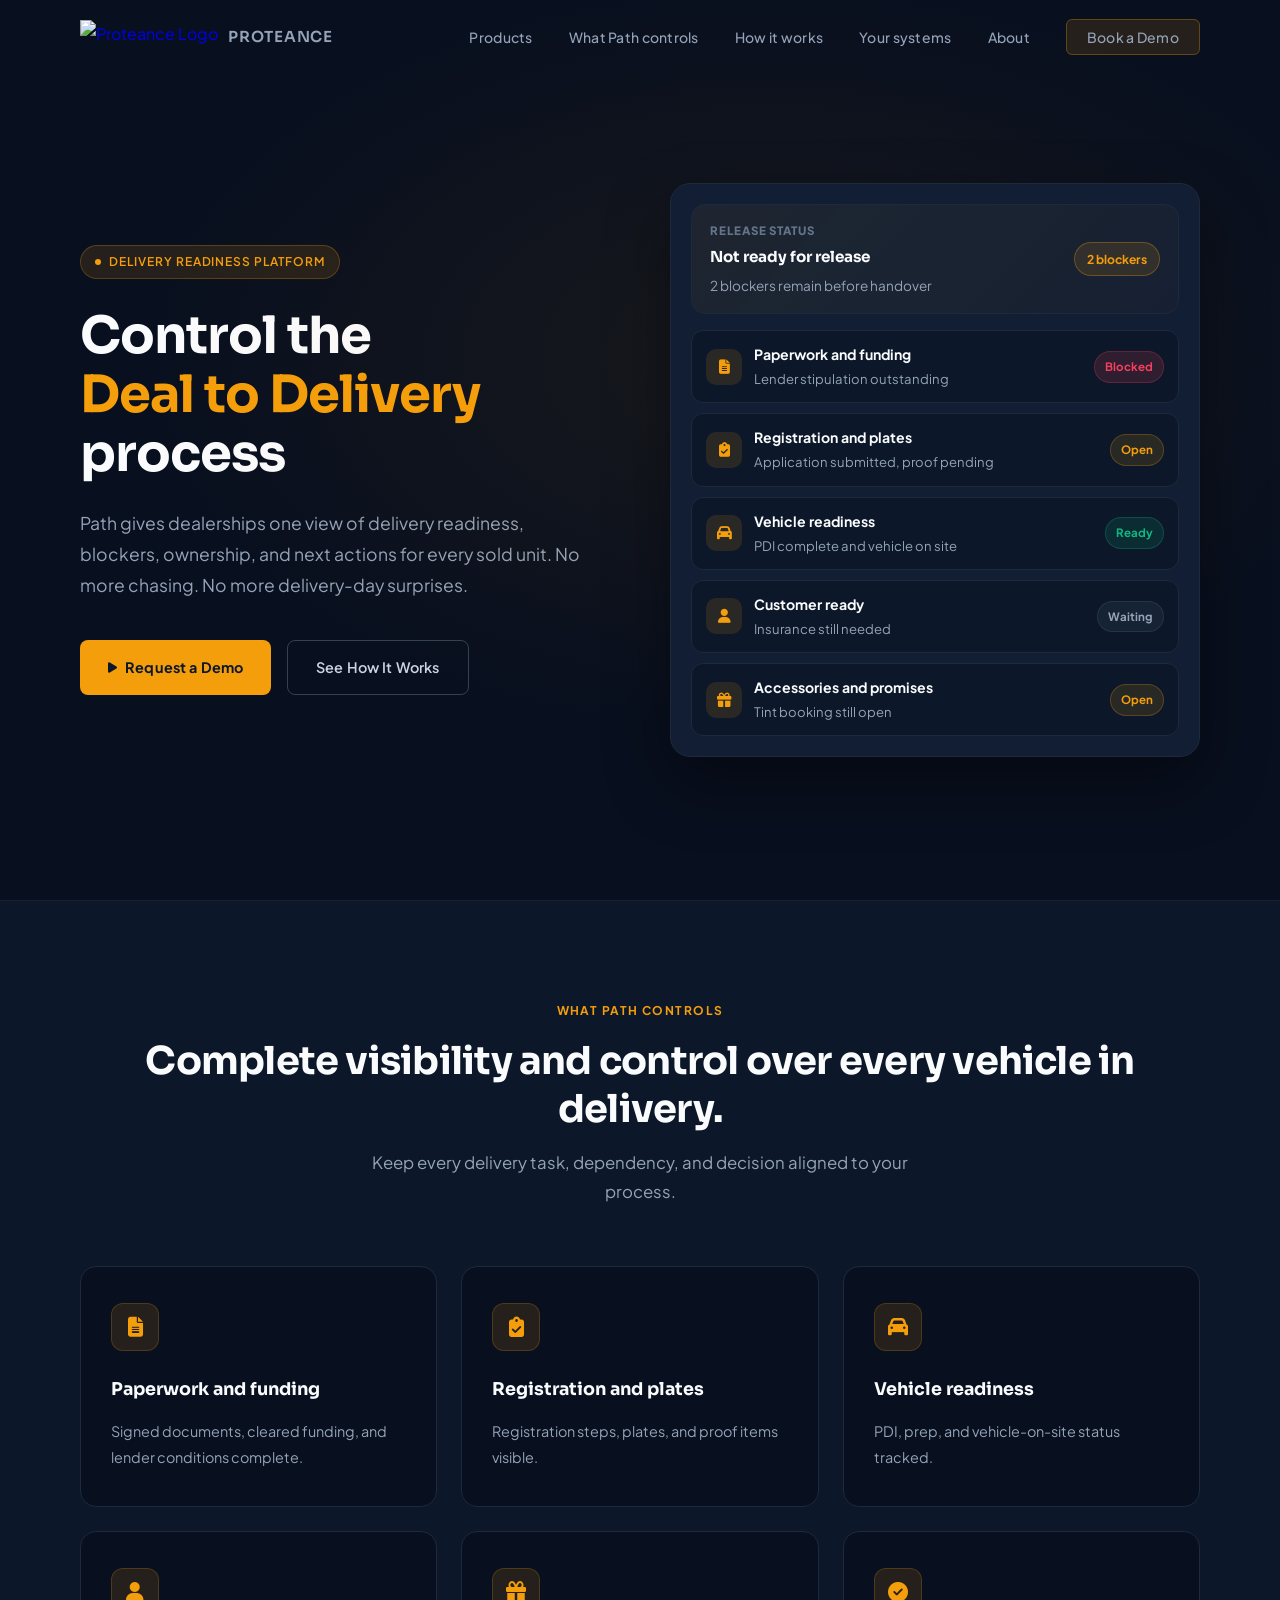
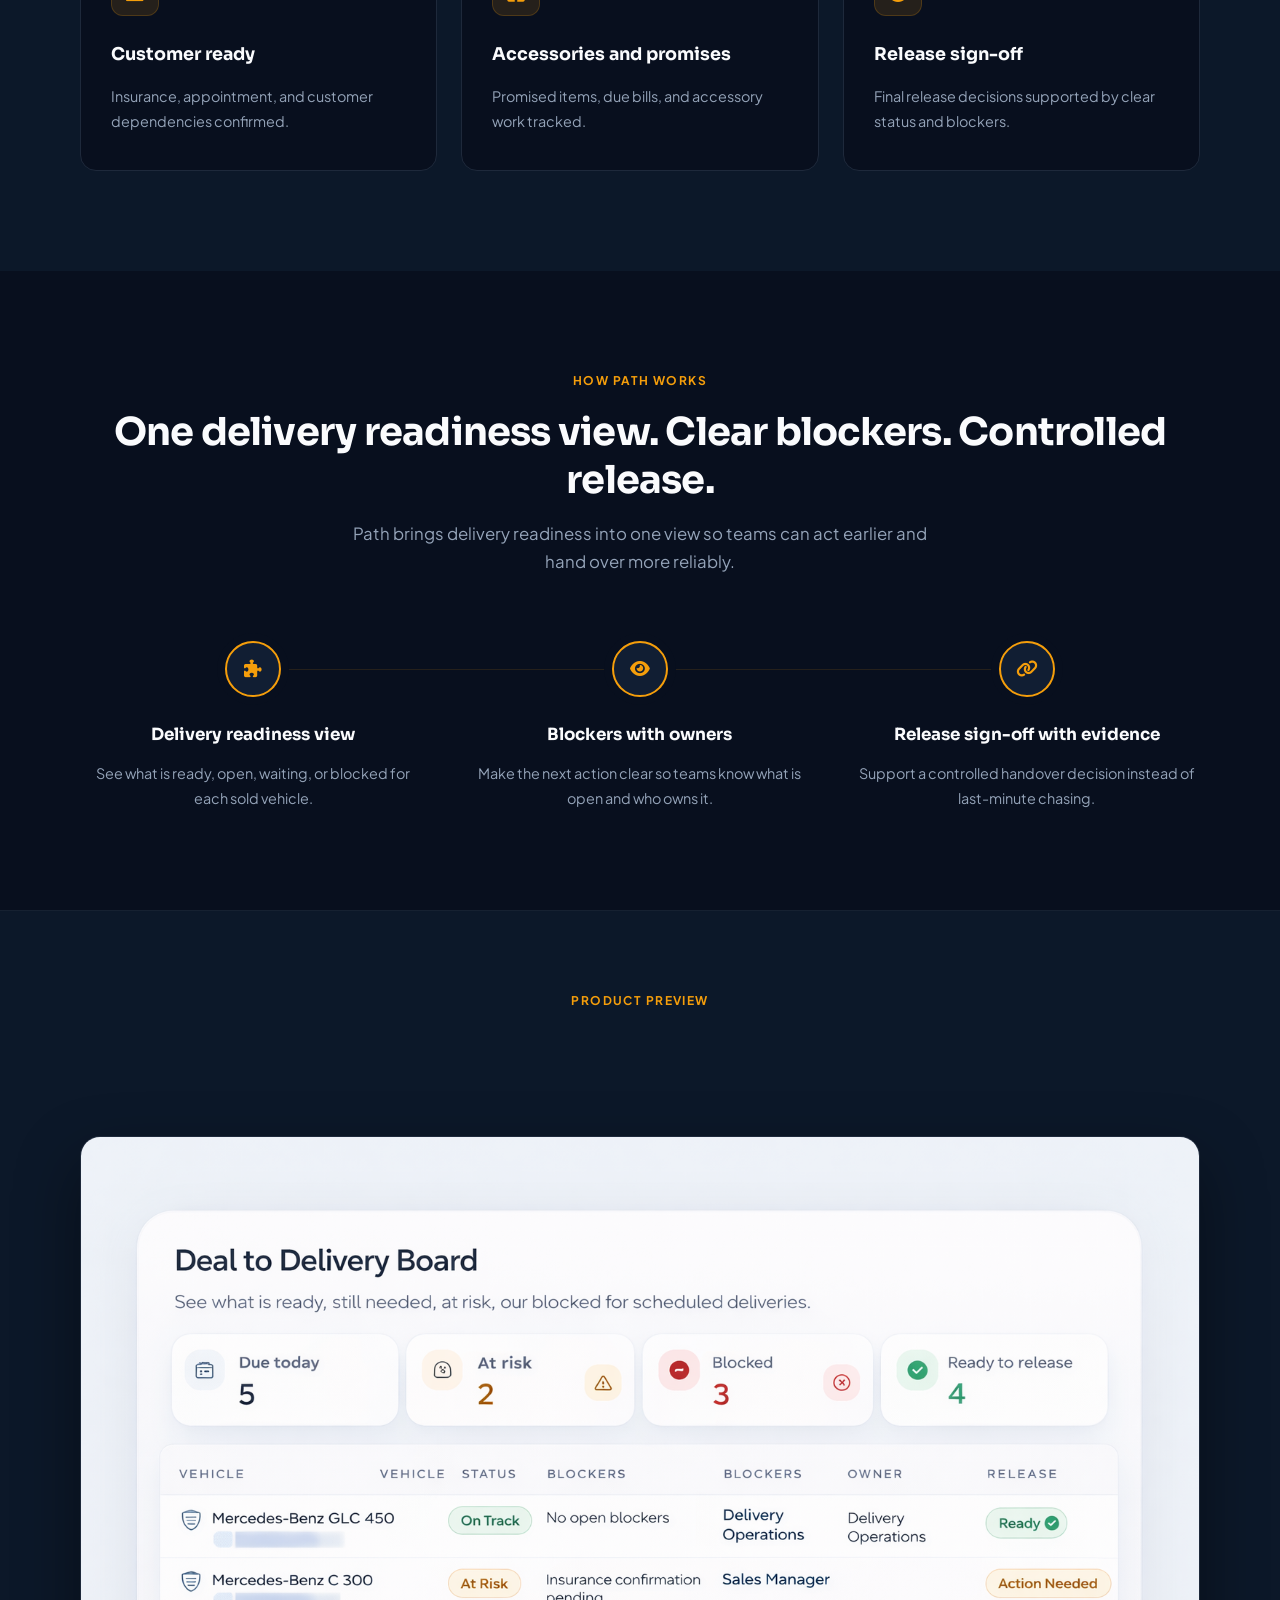
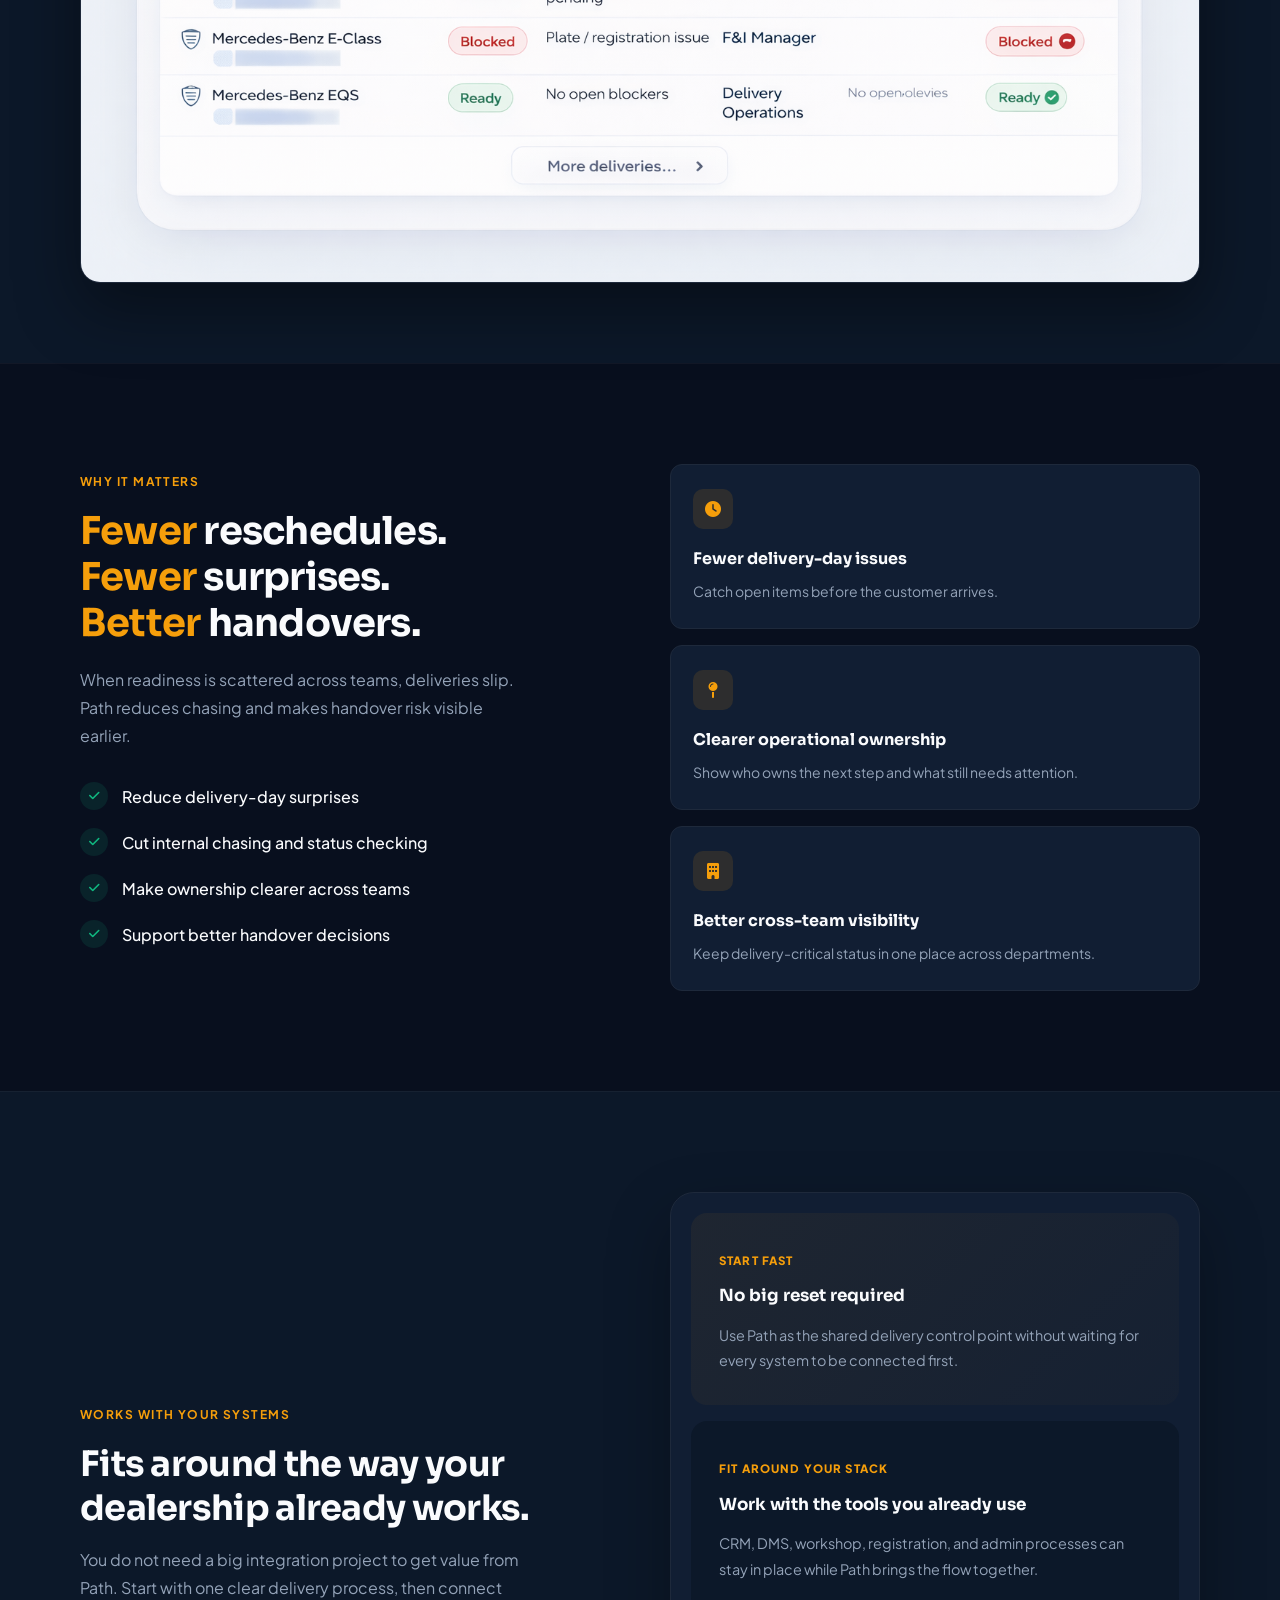
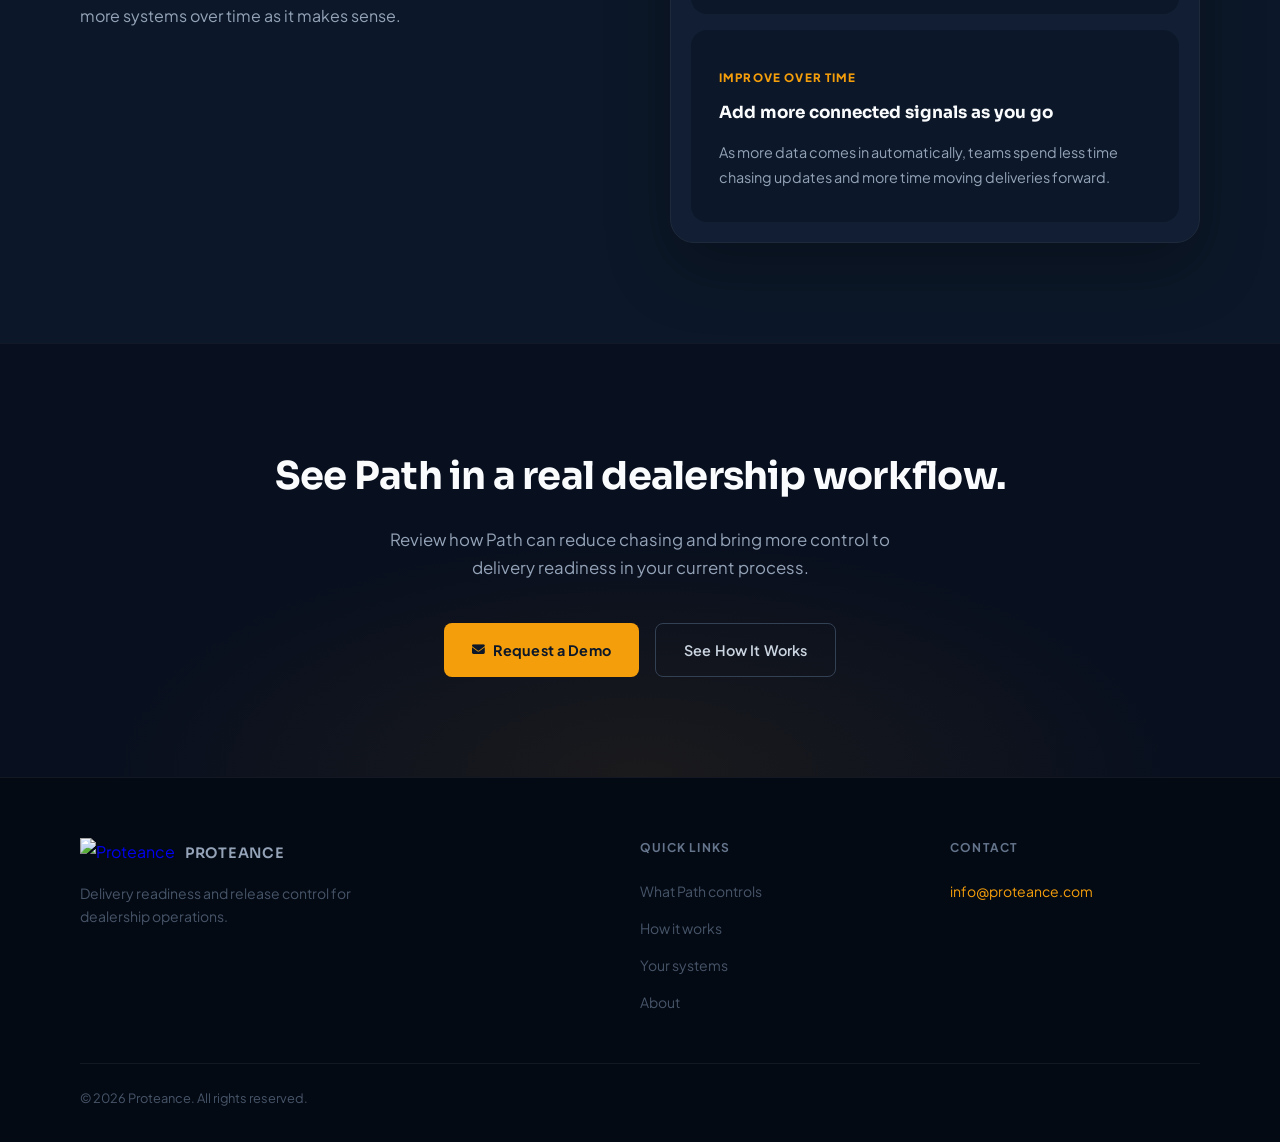
==== commit 9b66079a: "Make ProPath the homepage, preserve old homepage as proteance-old.html - Rename old index.html → pro" ====
--- a/index.html
+++ b/index.html
@@ -3,381 +3,407 @@
 <head>
     <meta charset="UTF-8">
     <meta name="viewport" content="width=device-width, initial-scale=1.0">
-    <meta name="description" content="Proteance builds integration and deal intelligence products for automotive dealerships — DIBOP, OMDA, and Win-Loss Analysis.">
-    <title>Proteance — Intelligent Systems for Automotive Dealerships</title>
-    <link rel="stylesheet" href="styles.css">
+    <title>Proteance Path — Deal to Delivery Control for Dealerships</title>
+    <meta name="description" content="Proteance Path gives dealerships one view of delivery readiness, blockers, ownership, and next actions for every sold unit.">
     <link rel="preconnect" href="https://fonts.googleapis.com">
     <link rel="preconnect" href="https://fonts.gstatic.com" crossorigin>
     <link href="https://fonts.googleapis.com/css2?family=Sora:wght@300;400;500;600;700;800&family=Plus+Jakarta+Sans:ital,wght@0,300;0,400;0,500;0,600;0,700;1,400&display=swap" rel="stylesheet">
     <link rel="stylesheet" href="https://cdnjs.cloudflare.com/ajax/libs/font-awesome/6.5.1/css/all.min.css">
-    <style>
-        /* ── Homepage-specific additions ── */
-
-        /* Product cards — enhanced layout */
-        .products-core {
-            display: grid;
-            grid-template-columns: repeat(3, 1fr);
-            gap: 28px;
-            margin-bottom: 20px;
-        }
-        .product-card-core {
-            background: var(--navy-light);
-            border: 2px solid var(--border-color);
-            border-radius: 14px;
-            padding: 36px 30px;
-            display: flex;
-            flex-direction: column;
-            transition: border-color 0.3s ease, transform 0.3s ease, box-shadow 0.3s ease;
-        }
-        .product-card-core:hover {
-            border-color: var(--primary-color);
-            transform: translateY(-5px);
-            box-shadow: 0 16px 40px rgba(0,0,0,0.3);
-        }
-        .product-card-core .product-logo {
-            height: 56px;
-            display: flex;
-            align-items: center;
-            margin-bottom: 20px;
-        }
-        .product-card-core .product-logo img {
-            max-height: 48px;
-            width: auto;
-            max-width: 160px;
-            object-fit: contain;
-        }
-        .product-card-core h3 {
-            font-size: 1.15rem;
-            font-weight: 700;
-            color: var(--text-dark);
-            margin-bottom: 6px;
-        }
-        .product-card-core .product-tagline {
-            font-size: 0.8rem;
-            font-weight: 600;
-            color: var(--text-light);
-            text-transform: uppercase;
-            letter-spacing: 0.04em;
-            margin-bottom: 14px;
-        }
-        .product-card-core .product-description {
-            font-size: 0.9rem;
-            color: var(--text-light);
-            line-height: 1.65;
-            flex: 1;
-            margin-bottom: 24px;
-        }
-        .product-card-core .btn {
-            align-self: flex-start;
-        }
-
-        /* Engage — secondary treatment */
-        .product-engage-row {
-            background: var(--navy-light);
-            border: 1px solid var(--border-color);
-            border-radius: 12px;
-            padding: 28px 32px;
-            display: flex;
-            align-items: center;
-            gap: 32px;
-            margin-top: 12px;
-        }
-        .product-engage-row .engage-logo img {
-            max-height: 40px;
-            width: auto;
-        }
-        .product-engage-row .engage-body {
-            flex: 1;
-        }
-        .product-engage-row .engage-body h3 {
-            font-size: 1rem;
-            font-weight: 700;
-            color: var(--text-dark);
-            margin-bottom: 4px;
-        }
-        .product-engage-row .engage-body p {
-            font-size: 0.875rem;
-            color: var(--text-light);
-            line-height: 1.6;
-            margin: 0;
-        }
-        .product-engage-row .btn {
-            white-space: nowrap;
-            flex-shrink: 0;
-        }
-
-        /* Challenge section */
-        .challenge-inner {
-            max-width: 760px;
-            margin: 0 auto;
-            text-align: center;
-        }
-        .challenge-inner .problem-statement {
-            font-size: 1.05rem;
-            line-height: 1.8;
-            color: var(--text-light);
-            margin-bottom: 16px;
-        }
-        .challenge-inner .problem-solution {
-            font-size: 1.05rem;
-            line-height: 1.8;
-            color: var(--text-light);
-        }
-
-        /* Why Proteance — 3 credential cards */
-        .credentials-grid {
-            display: grid;
-            grid-template-columns: repeat(3, 1fr);
-            gap: 24px;
-            margin-top: 48px;
-        }
-        .credential-card {
-            background: var(--navy-light);
-            border: 1px solid var(--border-color);
-            border-radius: 12px;
-            padding: 28px 24px;
-            border-top: 3px solid var(--primary-color);
-        }
-        .credential-card .cred-icon {
-            font-size: 1.5rem;
-            margin-bottom: 14px;
-        }
-        .credential-card h3 {
-            font-size: 1rem;
-            font-weight: 700;
-            color: var(--text-dark);
-            margin-bottom: 10px;
-        }
-        .credential-card p {
-            font-size: 0.875rem;
-            color: var(--text-light);
-            line-height: 1.65;
-            margin: 0;
-        }
-
-        @media (max-width: 900px) {
-            .products-core { grid-template-columns: 1fr 1fr; }
-            .credentials-grid { grid-template-columns: 1fr 1fr; }
-            .product-engage-row { flex-direction: column; align-items: flex-start; gap: 16px; }
-        }
-        @media (max-width: 600px) {
-            .products-core { grid-template-columns: 1fr; }
-            .credentials-grid { grid-template-columns: 1fr; }
-        }
-    </style>
+    <link rel="stylesheet" href="propath-styles.css">
 </head>
 <body>
 
-    <!-- Navigation -->
-    <nav class="navbar">
-        <div class="container">
-            <div class="nav-wrapper">
-                <div class="logo">
-                    <a href="index.html" style="display: flex; align-items: center; gap: 15px; text-decoration: none;">
-                        <img src="WebsiteImages/P-Ray-Logo-POnly-transparent-v2.png" alt="Proteance Logo" class="logo-mark">
-                        <span class="brand-name">PROTEANCE</span>
+    <!-- ============================================
+         NAVIGATION
+         ============================================ -->
+    <nav class="nav" id="nav">
+        <div class="nav__inner">
+            <a href="index.html" class="nav__logo">
+                <img src="WebsiteImages/P-Ray-Logo-POnly-transparent-v2.png" alt="Proteance Logo">
+                <span class="nav__logo-name">Proteance</span>
+            </a>
+            <ul class="nav__links" id="navLinks">
+                <li><a href="proteance-old.html#products">Products</a></li>
+                <li><a href="#readiness">What Path controls</a></li>
+                <li><a href="#how-it-works">How it works</a></li>
+                <li><a href="#integrations">Your systems</a></li>
+                <li><a href="about.html">About</a></li>
+                <li><a href="#contact" class="nav__cta">Book a Demo</a></li>
+            </ul>
+            <button class="nav__toggle" id="mobileToggle" aria-label="Open navigation menu" aria-expanded="false">
+                <i class="fa fa-bars"></i>
+            </button>
+        </div>
+    </nav>
+
+    <!-- ============================================
+         HERO
+         ============================================ -->
+    <section class="hero" id="hero">
+        <div class="hero__inner">
+
+            <!-- Left: Copy -->
+            <div class="hero__copy">
+                <div class="hero__badge">
+                    <span class="hero__badge-dot"></span>
+                    Delivery Readiness Platform
+                </div>
+                <h1 class="hero__title">
+                    Control the<br>
+                    <em>Deal to Delivery</em> process
+                </h1>
+                <p class="hero__subtitle">
+                    Path gives dealerships one view of delivery readiness, blockers, ownership, and next actions for every sold unit. No more chasing. No more delivery-day surprises.
+                </p>
+                <div class="hero__actions">
+                    <a href="#contact" class="btn--primary">
+                        <i class="fa-solid fa-play" style="font-size:0.75rem"></i>
+                        Request a Demo
                     </a>
-                </div>
-                <ul class="nav-menu">
-                    <li><a href="#products">Products &amp; Services</a></li>
-                    <li><a href="#why-proteance">Why Proteance</a></li>
-                    <li><a href="about.html">About</a></li>
-                    <li><a href="#contact" class="btn-contact">Contact Us</a></li>
-                </ul>
-                <div class="hamburger">
-                    <span></span>
-                    <span></span>
-                    <span></span>
-                </div>
-            </div>
-        </div>
-    </nav>
-
-    <!-- Hero Section -->
-    <section class="hero">
-        <div class="hero-background"></div>
-        <div class="container">
-            <div class="hero-content">
-                <h1 class="fade-in">Built for the dealership problems others work around.</h1>
-                <p class="hero-subtitle fade-in-delay">Systems that don't talk to each other. Customers who leave without explaining why.</p>
-                <p class="hero-description fade-in-delay-2">Proteance builds the integration backbone and deal intelligence tools that fix both — purpose-built for automotive retail on Microsoft Azure and Dynamics 365.</p>
-                <div class="hero-cta fade-in-delay-3">
-                    <a href="#products" class="btn btn-primary">See Our Products</a>
-                    <a href="#contact" class="btn btn-secondary">Get in Touch</a>
-                </div>
-            </div>
-        </div>
-    </section>
-
-    <!-- The Challenge -->
-    <section class="problem-section">
-        <div class="container">
-            <div class="challenge-inner">
-                <h2 style="font-size:1.6rem; font-weight:700; color:var(--text-dark); margin-bottom:20px; font-family:var(--font-display);">The Challenge</h2>
-                <p class="problem-statement">Too many dealerships are held back by systems that were never designed to work together. OEM portals, DMS, CRM, finance — each doing their own thing, with staff manually bridging the gaps every day. Meanwhile, deals are lost to competitors and no one knows exactly why.</p>
-                <p class="problem-solution">At Proteance, we believe your systems should support your processes — not dictate them, and not create work. We build the integration layer that connects what you have, and the intelligence tools that tell you what's not working.</p>
-            </div>
-        </div>
-    </section>
-
-    <!-- Products & Services -->
-    <section id="products" class="section solutions-section">
-        <div class="container">
-            <div class="section-header">
-                <h2>Products &amp; Services</h2>
-                <div class="section-divider"></div>
-                <p class="section-subtitle">Purpose-built solutions for the problems dealerships face every day</p>
-            </div>
-
-            <!-- Three core products -->
-            <div class="products-core">
-
-                <div class="product-card-core">
-                    <div class="product-logo">
-                        <img src="WebsiteImages/DIBOP-LogoOnly.png" alt="DIBOP">
-                    </div>
-                    <h3>DIBOP</h3>
-                    <p class="product-tagline">Dealer Integration Backbone &amp; Orchestration Platform</p>
-                    <p class="product-description">The integration spine that sits between your OEM APIs, DMS, CRM, and finance systems. Connect each system once — data moves automatically, business logic lives in one place, and your team stops re-entering what should sync itself.</p>
-                    <a href="dibop.html" class="btn btn-primary">Learn More</a>
-                </div>
-
-
-<div class="product-card-core">
-                    <div class="product-logo">
-                        <img src="WebsiteImages/Proteance-WinLoss-LogoOnly.png" alt="Proteance Win-Loss">
-                    </div>
-                    <h3>Proteance Win–Loss</h3>
-                    <p class="product-tagline">Deal Intelligence for Automotive Retail</p>
-                    <p class="product-description">Structured surveys, a built-in gamification points system, and AI-assisted analysis that tells you exactly why customers bought — or walked away. Two survey types: Vehicle Purchase win-back and Service Experience retention.</p>
-                    <a href="winloss.html" class="btn btn-primary">Learn More</a>
-                </div>
-
-                <div class="product-card-core">
-                    <div class="product-logo">
-                        <img src="WebsiteImages/P-Ray-Logo-POnly-transparent-v2.png" alt="Proteance Path" style="max-height:42px;">
-                    </div>
-                    <h3>Proteance Path</h3>
-                    <p class="product-tagline">Deal to Delivery Control</p>
-                    <p class="product-description">One view of delivery readiness, blockers, ownership, and next actions for every sold unit. Built for sales, F&amp;I, prep, and delivery teams — designed to reduce delivery-day surprises.</p>
-                    <a href="propath/" class="btn btn-primary">Learn More</a>
-                </div>
-
-            </div>
-
-
-        </div>
-    </section>
-
-    <!-- Why Proteance -->
-    <section id="why-proteance" class="section expertise-section">
-        <div class="container">
-            <div class="section-header">
-                <h2>Why Proteance</h2>
-                <div class="section-divider"></div>
-                <p class="section-subtitle">We build for automotive dealerships specifically — not generic enterprise software that happens to fit.</p>
-            </div>
-            <div class="credentials-grid">
-                <div class="credential-card">
-                    <div class="cred-icon">🏎️</div>
-                    <h3>Automotive &amp; DMS Expertise</h3>
-                    <p>Decades of experience developing and integrating Dealer Management Systems. We understand OEM API constraints, DMS data models, and the operational realities of multi-rooftop dealer groups from the inside.</p>
-                </div>
-                <div class="credential-card">
-                    <div class="cred-icon">☁️</div>
-                    <h3>Azure &amp; Dynamics 365 Native</h3>
-                    <p>Every product is built on Microsoft Azure and designed to work alongside Dynamics 365. Enterprise-grade security, cloud-native architecture, and a stack your IT team already knows and trusts.</p>
-                </div>
-                <div class="credential-card">
-                    <div class="cred-icon">🔌</div>
-                    <h3>Native-First, No Unnecessary Complexity</h3>
-                    <p>Where an existing integration works, we use it. We only build where there's a genuine gap — a missing OEM connection, a compliance requirement, or custom orchestration logic your vendor can't deliver.</p>
-                </div>
-            </div>
-        </div>
-    </section>
-
-    <!-- CTA Section -->
-    <section class="cta-section">
-        <div class="container">
-            <div class="cta-content">
-                <h2>Ready to Fix the Gaps in Your Dealership?</h2>
-                <p>Let's talk through your integration challenges or deal intelligence needs — no obligation.</p>
-                <a href="#contact" class="btn btn-large">Get in Touch</a>
-            </div>
-        </div>
-    </section>
-
-    <!-- Contact Section -->
-    <section id="contact" class="section contact-section">
-        <div class="container">
-            <div class="section-header">
-                <h2>Contact Us</h2>
-                <div class="section-divider"></div>
-            </div>
-            <div class="contact-content">
-                <div class="contact-info">
-                    <h3>Let's Start a Conversation</h3>
-                    <p>Whether you're exploring integration options, looking to understand your lost deals better, or just want to know more about what we build — we'd love to hear from you.</p>
-                    <div class="contact-details">
-                        <div class="contact-item">
-                            <strong>Email:</strong>
-                            <a href="mailto:info@proteance.com">info@proteance.com</a>
-                        </div>
-                    </div>
-                </div>
-                <div class="contact-form">
-                    <form id="contactForm">
-                        <div class="form-group">
-                            <input type="text" name="name" placeholder="Your Name" required>
-                        </div>
-                        <div class="form-group">
-                            <input type="email" name="email" placeholder="Your Email" required>
-                        </div>
-                        <div class="form-group">
-                            <input type="text" name="company" placeholder="Company Name">
-                        </div>
-                        <div class="form-group">
-                            <textarea name="message" rows="5" placeholder="Tell us about your needs" required></textarea>
-                        </div>
-                        <button type="submit" class="btn btn-primary btn-full">Send Message</button>
-                    </form>
-                </div>
-            </div>
-        </div>
-    </section>
-
-    <!-- Footer -->
+                    <a href="#how-it-works" class="btn--ghost">
+                        See How It Works
+                    </a>
+                </div>
+            </div>
+
+            <!-- Right: Status Panel -->
+            <div class="hero__panel-wrapper">
+                <div class="hero__panel">
+                    <div class="hero__status-header">
+                        <div>
+                            <p class="hero__status-kicker">Release status</p>
+                            <h3>Not ready for release</h3>
+                            <p class="hero__status-sub">2 blockers remain before handover</p>
+                        </div>
+                        <span class="hero__status-pill">2 blockers</span>
+                    </div>
+
+                    <div class="hero__readiness-list">
+                        <div class="hero__readiness-item">
+                            <div class="hero__readiness-left">
+                                <div class="hero__icon-box"><i class="fa-solid fa-file-lines"></i></div>
+                                <div>
+                                    <h4>Paperwork and funding</h4>
+                                    <p>Lender stipulation outstanding</p>
+                                </div>
+                            </div>
+                            <span class="readiness-tag readiness-tag--blocked">Blocked</span>
+                        </div>
+
+                        <div class="hero__readiness-item">
+                            <div class="hero__readiness-left">
+                                <div class="hero__icon-box"><i class="fa-solid fa-clipboard-check"></i></div>
+                                <div>
+                                    <h4>Registration and plates</h4>
+                                    <p>Application submitted, proof pending</p>
+                                </div>
+                            </div>
+                            <span class="readiness-tag readiness-tag--open">Open</span>
+                        </div>
+
+                        <div class="hero__readiness-item">
+                            <div class="hero__readiness-left">
+                                <div class="hero__icon-box"><i class="fa-solid fa-car"></i></div>
+                                <div>
+                                    <h4>Vehicle readiness</h4>
+                                    <p>PDI complete and vehicle on site</p>
+                                </div>
+                            </div>
+                            <span class="readiness-tag readiness-tag--good">Ready</span>
+                        </div>
+
+                        <div class="hero__readiness-item">
+                            <div class="hero__readiness-left">
+                                <div class="hero__icon-box"><i class="fa-solid fa-user"></i></div>
+                                <div>
+                                    <h4>Customer ready</h4>
+                                    <p>Insurance still needed</p>
+                                </div>
+                            </div>
+                            <span class="readiness-tag readiness-tag--waiting">Waiting</span>
+                        </div>
+
+                        <div class="hero__readiness-item">
+                            <div class="hero__readiness-left">
+                                <div class="hero__icon-box"><i class="fa-solid fa-gift"></i></div>
+                                <div>
+                                    <h4>Accessories and promises</h4>
+                                    <p>Tint booking still open</p>
+                                </div>
+                            </div>
+                            <span class="readiness-tag readiness-tag--open">Open</span>
+                        </div>
+                    </div>
+                </div>
+            </div>
+
+        </div>
+    </section>
+
+    <!-- ============================================
+         WHAT PATH CONTROLS
+         ============================================ -->
+    <section class="controls" id="readiness">
+        <div class="section__inner">
+            <div class="section__header">
+                <span class="section__eyebrow">What Path controls</span>
+                <h2 class="section__title reveal">Complete visibility and control over every vehicle in delivery.</h2>
+                <p class="section__subtitle reveal reveal-delay-1">Keep every delivery task, dependency, and decision aligned to your process.</p>
+            </div>
+            <div class="controls__grid">
+                <div class="control-card reveal reveal-delay-1">
+                    <div class="control-card__icon"><i class="fa-solid fa-file-lines"></i></div>
+                    <h3 class="control-card__title">Paperwork and funding</h3>
+                    <p class="control-card__body">Signed documents, cleared funding, and lender conditions complete.</p>
+                </div>
+                <div class="control-card reveal reveal-delay-1">
+                    <div class="control-card__icon"><i class="fa-solid fa-clipboard-check"></i></div>
+                    <h3 class="control-card__title">Registration and plates</h3>
+                    <p class="control-card__body">Registration steps, plates, and proof items visible.</p>
+                </div>
+                <div class="control-card reveal reveal-delay-2">
+                    <div class="control-card__icon"><i class="fa-solid fa-car"></i></div>
+                    <h3 class="control-card__title">Vehicle readiness</h3>
+                    <p class="control-card__body">PDI, prep, and vehicle-on-site status tracked.</p>
+                </div>
+                <div class="control-card reveal reveal-delay-2">
+                    <div class="control-card__icon"><i class="fa-solid fa-user"></i></div>
+                    <h3 class="control-card__title">Customer ready</h3>
+                    <p class="control-card__body">Insurance, appointment, and customer dependencies confirmed.</p>
+                </div>
+                <div class="control-card reveal reveal-delay-3">
+                    <div class="control-card__icon"><i class="fa-solid fa-gift"></i></div>
+                    <h3 class="control-card__title">Accessories and promises</h3>
+                    <p class="control-card__body">Promised items, due bills, and accessory work tracked.</p>
+                </div>
+                <div class="control-card reveal reveal-delay-3">
+                    <div class="control-card__icon"><i class="fa-solid fa-circle-check"></i></div>
+                    <h3 class="control-card__title">Release sign-off</h3>
+                    <p class="control-card__body">Final release decisions supported by clear status and blockers.</p>
+                </div>
+            </div>
+        </div>
+    </section>
+
+    <!-- ============================================
+         HOW IT WORKS
+         ============================================ -->
+    <section class="how" id="how-it-works">
+        <div class="section__inner">
+            <div class="section__header">
+                <span class="section__eyebrow">How Path works</span>
+                <h2 class="section__title reveal">One delivery readiness view. Clear blockers. Controlled release.</h2>
+                <p class="section__subtitle reveal reveal-delay-1">Path brings delivery readiness into one view so teams can act earlier and hand over more reliably.</p>
+            </div>
+            <div class="how__steps">
+                <div class="step reveal reveal-delay-1">
+                    <div class="step__icon"><i class="fa-solid fa-puzzle-piece"></i></div>
+                    <h3 class="step__title">Delivery readiness view</h3>
+                    <p class="step__body">See what is ready, open, waiting, or blocked for each sold vehicle.</p>
+                </div>
+                <div class="step reveal reveal-delay-2">
+                    <div class="step__icon"><i class="fa-solid fa-eye"></i></div>
+                    <h3 class="step__title">Blockers with owners</h3>
+                    <p class="step__body">Make the next action clear so teams know what is open and who owns it.</p>
+                </div>
+                <div class="step reveal reveal-delay-3">
+                    <div class="step__icon"><i class="fa-solid fa-link"></i></div>
+                    <h3 class="step__title">Release sign-off with evidence</h3>
+                    <p class="step__body">Support a controlled handover decision instead of last-minute chasing.</p>
+                </div>
+            </div>
+        </div>
+    </section>
+
+    <!-- ============================================
+         PRODUCT PREVIEW
+         ============================================ -->
+    <section class="preview" id="product-preview">
+        <div class="section__inner">
+            <div class="section__header">
+                <span class="section__eyebrow">Product preview</span>
+                <h2 class="section__title reveal">See Path in action.</h2>
+            </div>
+            <div class="preview__frame reveal reveal-delay-1">
+                <img src="today-board-preview.png" alt="Preview of the Path Today Board showing due today, at risk, blocked, and ready to release deliveries in a dashboard view." class="preview__image">
+            </div>
+        </div>
+    </section>
+
+    <!-- ============================================
+         WHY IT MATTERS
+         ============================================ -->
+    <section class="why" id="why-it-matters">
+        <div class="section__inner">
+            <div class="why__grid">
+                <div class="why__left reveal">
+                    <span class="section__eyebrow" style="text-align:left; display:block;">Why it matters</span>
+                    <h2 class="why__title">
+                        <em>Fewer</em> reschedules.<br>
+                        <em>Fewer</em> surprises.<br>
+                        <em>Better</em> handovers.
+                    </h2>
+                    <p class="why__text">When readiness is scattered across teams, deliveries slip. Path reduces chasing and makes handover risk visible earlier.</p>
+                    <ul class="why__checklist">
+                        <li><i class="fa-solid fa-check"></i> Reduce delivery-day surprises</li>
+                        <li><i class="fa-solid fa-check"></i> Cut internal chasing and status checking</li>
+                        <li><i class="fa-solid fa-check"></i> Make ownership clearer across teams</li>
+                        <li><i class="fa-solid fa-check"></i> Support better handover decisions</li>
+                    </ul>
+                </div>
+                <div class="why__cards">
+                    <div class="why-card reveal reveal-delay-1">
+                        <div class="why-card__icon"><i class="fa-solid fa-clock"></i></div>
+                        <h3 class="why-card__title">Fewer delivery-day issues</h3>
+                        <p class="why-card__body">Catch open items before the customer arrives.</p>
+                    </div>
+                    <div class="why-card reveal reveal-delay-2">
+                        <div class="why-card__icon"><i class="fa-solid fa-map-pin"></i></div>
+                        <h3 class="why-card__title">Clearer operational ownership</h3>
+                        <p class="why-card__body">Show who owns the next step and what still needs attention.</p>
+                    </div>
+                    <div class="why-card reveal reveal-delay-3">
+                        <div class="why-card__icon"><i class="fa-solid fa-building"></i></div>
+                        <h3 class="why-card__title">Better cross-team visibility</h3>
+                        <p class="why-card__body">Keep delivery-critical status in one place across departments.</p>
+                    </div>
+                </div>
+            </div>
+        </div>
+    </section>
+
+    <!-- ============================================
+         WORKS WITH YOUR SYSTEMS
+         ============================================ -->
+    <section class="integrations" id="integrations">
+        <div class="section__inner">
+            <div class="integrations__grid">
+                <div class="integrations__left reveal">
+                    <span class="section__eyebrow" style="text-align:left; display:block;">Works with your systems</span>
+                    <h2 class="integrations__title">Fits around the way your dealership already works.</h2>
+                    <p class="integrations__text">You do not need a big integration project to get value from Path. Start with one clear delivery process, then connect more systems over time as it makes sense.</p>
+                </div>
+                <div class="integrations__panel reveal reveal-delay-1">
+                    <div class="integration-card integration-card--accent">
+                        <span class="integration-card__kicker">Start fast</span>
+                        <h3 class="integration-card__title">No big reset required</h3>
+                        <p class="integration-card__body">Use Path as the shared delivery control point without waiting for every system to be connected first.</p>
+                    </div>
+                    <div class="integration-card">
+                        <span class="integration-card__kicker">Fit around your stack</span>
+                        <h3 class="integration-card__title">Work with the tools you already use</h3>
+                        <p class="integration-card__body">CRM, DMS, workshop, registration, and admin processes can stay in place while Path brings the flow together.</p>
+                    </div>
+                    <div class="integration-card">
+                        <span class="integration-card__kicker">Improve over time</span>
+                        <h3 class="integration-card__title">Add more connected signals as you go</h3>
+                        <p class="integration-card__body">As more data comes in automatically, teams spend less time chasing updates and more time moving deliveries forward.</p>
+                    </div>
+                </div>
+            </div>
+        </div>
+    </section>
+
+    <!-- ============================================
+         CTA
+         ============================================ -->
+    <section class="cta-band" id="contact">
+        <div class="section__inner">
+            <h2 class="cta-band__title reveal">See Path in a real dealership workflow.</h2>
+            <p class="cta-band__sub reveal reveal-delay-1">Review how Path can reduce chasing and bring more control to delivery readiness in your current process.</p>
+            <div class="cta-band__actions reveal reveal-delay-2">
+                <a href="mailto:info@proteance.com" class="btn--primary">
+                    <i class="fa-solid fa-envelope" style="font-size:0.8rem"></i>
+                    Request a Demo
+                </a>
+                <a href="#how-it-works" class="btn--ghost">
+                    See How It Works
+                </a>
+            </div>
+        </div>
+    </section>
+
+    <!-- ============================================
+         FOOTER
+         ============================================ -->
     <footer class="footer">
-        <div class="container">
-            <div class="footer-content">
-                <div class="footer-brand">
-                    <img src="WebsiteImages/P-Ray-Logo-POnly-transparent-v2.png" alt="Proteance Logo" class="footer-logo">
-                    <span class="footer-brand-name">PROTEANCE</span>
-                    <p>Empowering Dealerships with Smarter Solutions</p>
-                </div>
-                <div class="footer-links">
-                    <h4>Products</h4>
-                    <ul>
-                        <li><a href="dibop.html">DIBOP</a></li>
-                        <li><a href="winloss.html">Win–Loss Analysis</a></li>
-                        <li><a href="propath/">Proteance Path</a></li>
+        <div class="footer__inner">
+            <div class="footer__grid">
+                <div>
+                    <a href="index.html" class="footer__brand-logo">
+                        <img src="WebsiteImages/P-Ray-Logo-POnly-transparent-v2.png" alt="Proteance">
+                        <span class="footer__brand-name">Proteance</span>
+                    </a>
+                    <p class="footer__tagline">Delivery readiness and release control for dealership operations.</p>
+                </div>
+                <div>
+                    <p class="footer__col-title">Quick Links</p>
+                    <ul class="footer__links">
+                        <li><a href="#readiness">What Path controls</a></li>
+                        <li><a href="#how-it-works">How it works</a></li>
+                        <li><a href="#integrations">Your systems</a></li>
+                        <li><a href="about.html">About</a></li>
                     </ul>
                 </div>
-                <div class="footer-contact">
-                    <h4>Contact</h4>
-                    <p><a href="mailto:info@proteance.com">info@proteance.com</a></p>
-                    <div style="margin-top:16px;">
-                        <a href="about.html" style="color:#999; font-size:0.875rem; text-decoration:none;">About Proteance →</a>
-                    </div>
-                </div>
-            </div>
-            <div class="footer-bottom">
-                <p>&copy; 2026 Proteance. All rights reserved.</p>
+                <div>
+                    <p class="footer__col-title">Contact</p>
+                    <a href="mailto:info@proteance.com" class="footer__contact-email">info@proteance.com</a>
+                </div>
+            </div>
+            <div class="footer__bottom">
+                <p class="footer__copy">&copy; 2026 Proteance. All rights reserved.</p>
             </div>
         </div>
     </footer>
 
-    <script src="script.js"></script>
+    <script>
+    // Sticky nav
+    const nav = document.getElementById('nav');
+    window.addEventListener('scroll', () => {
+        nav.classList.toggle('scrolled', window.scrollY > 40);
+    });
+
+    // Mobile nav
+    const mobileToggle = document.getElementById('mobileToggle');
+    const navLinks = document.getElementById('navLinks');
+    mobileToggle.addEventListener('click', () => {
+        const isOpen = navLinks.classList.toggle('open');
+        mobileToggle.querySelector('i').className = isOpen ? 'fa fa-xmark' : 'fa fa-bars';
+        mobileToggle.setAttribute('aria-expanded', isOpen ? 'true' : 'false');
+    });
+    navLinks.querySelectorAll('a').forEach(link => {
+        link.addEventListener('click', () => {
+            navLinks.classList.remove('open');
+            mobileToggle.querySelector('i').className = 'fa fa-bars';
+            mobileToggle.setAttribute('aria-expanded', 'false');
+        });
+    });
+
+    // Scroll reveal
+    const revealEls = document.querySelectorAll('.reveal');
+    const revealObserver = new IntersectionObserver((entries) => {
+        entries.forEach(entry => {
+            if (entry.isIntersecting) {
+                entry.target.classList.add('visible');
+                revealObserver.unobserve(entry.target);
+            }
+        });
+    }, { threshold: 0.1, rootMargin: '0px 0px -40px 0px' });
+    revealEls.forEach(el => revealObserver.observe(el));
+
+    // Smooth scroll
+    document.querySelectorAll('a[href^="#"]').forEach(anchor => {
+        anchor.addEventListener('click', function(e) {
+            const href = this.getAttribute('href');
+            if (!href || href === '#') return;
+            const target = document.querySelector(href);
+            if (!target) return;
+            e.preventDefault();
+            const navHeight = nav.offsetHeight;
+            const targetPos = target.getBoundingClientRect().top + window.scrollY - navHeight - 16;
+            window.scrollTo({ top: targetPos, behavior: 'smooth' });
+        });
+    });
+    </script>
 </body>
 </html>
--- a/propath-styles.css
+++ b/propath-styles.css
@@ -0,0 +1,806 @@
+/* ============================================
+   PROTEANCE PATH — Dark theme (DIBOP family)
+   Accent: amber (#F59E0B)
+   ============================================ */
+
+/* ============================================
+   DESIGN SYSTEM
+   ============================================ */
+:root {
+    --midnight: #080F1E;
+    --navy: #0C1829;
+    --navy-light: #111E33;
+    --surface: #162035;
+    --amber: #F59E0B;
+    --amber-dim: rgba(245, 158, 11, 0.12);
+    --amber-glow: rgba(245, 158, 11, 0.35);
+    --amber-bright: #FBC43A;
+    --green: #10B981;
+    --green-dim: rgba(16, 185, 129, 0.12);
+    --orange-dim: rgba(251, 146, 60, 0.15);
+    --rose: #F43F5E;
+    --rose-dim: rgba(244, 63, 94, 0.15);
+    --white: #FAFBFD;
+    --gray-100: #F1F5F9;
+    --gray-200: #E2E8F0;
+    --gray-300: #CBD5E1;
+    --gray-400: #94A3B8;
+    --gray-500: #64748B;
+    --gray-600: #475569;
+    --gray-700: #334155;
+    --gray-800: #1E293B;
+    --text-primary: #F1F5F9;
+    --text-secondary: #94A3B8;
+    --font-display: 'Sora', sans-serif;
+    --font-body: 'Plus Jakarta Sans', sans-serif;
+    --ease-out-expo: cubic-bezier(0.16, 1, 0.3, 1);
+    --ease-out-back: cubic-bezier(0.34, 1.56, 0.64, 1);
+}
+
+/* ============================================
+   RESET & BASE
+   ============================================ */
+*, *::before, *::after { margin: 0; padding: 0; box-sizing: border-box; }
+
+html {
+    scroll-behavior: smooth;
+    -webkit-font-smoothing: antialiased;
+    -moz-osx-font-smoothing: grayscale;
+}
+
+body {
+    font-family: var(--font-body);
+    font-size: 16px;
+    line-height: 1.7;
+    color: var(--text-primary);
+    background: var(--midnight);
+    overflow-x: hidden;
+}
+
+/* ============================================
+   NAVIGATION
+   ============================================ */
+.nav {
+    position: fixed; top: 0; left: 0; right: 0; z-index: 100;
+    padding: 20px 0;
+    transition: all 0.4s var(--ease-out-expo);
+}
+
+.nav.scrolled {
+    padding: 12px 0;
+    background: rgba(8, 15, 30, 0.96);
+    backdrop-filter: blur(20px);
+    -webkit-backdrop-filter: blur(20px);
+    border-bottom: 1px solid rgba(255,255,255,0.06);
+}
+
+.nav__inner {
+    max-width: 1200px; margin: 0 auto; padding: 0 40px;
+    display: flex; align-items: center; justify-content: space-between;
+}
+
+.nav__logo { display: flex; align-items: center; gap: 10px; text-decoration: none; }
+.nav__logo img { height: 34px; width: auto; }
+.nav__logo-name {
+    font-family: var(--font-display);
+    font-size: 0.95rem; font-weight: 600; letter-spacing: 0.05em;
+    color: var(--gray-400); text-transform: uppercase;
+}
+
+.nav__links {
+    display: flex; align-items: center; gap: 36px; list-style: none;
+}
+.nav__links a {
+    font-size: 0.875rem; font-weight: 500; color: var(--gray-400);
+    text-decoration: none; letter-spacing: 0.02em;
+    transition: color 0.2s ease;
+}
+.nav__links a:hover { color: var(--white); }
+
+.nav__cta {
+    background: var(--amber-dim);
+    border: 1px solid rgba(245, 158, 11, 0.3);
+    color: var(--amber); padding: 8px 20px; border-radius: 6px;
+    font-size: 0.875rem; font-weight: 600; letter-spacing: 0.02em;
+    text-decoration: none; transition: all 0.2s ease;
+}
+.nav__cta:hover {
+    background: rgba(245, 158, 11, 0.22);
+    transform: translateY(-1px);
+    color: var(--amber);
+}
+
+.nav__toggle {
+    display: none; background: none; border: none; cursor: pointer;
+    color: var(--gray-400); font-size: 1.25rem; padding: 4px;
+    transition: color 0.2s ease;
+}
+.nav__toggle:hover { color: var(--white); }
+
+/* ============================================
+   SCROLL REVEAL
+   ============================================ */
+.reveal {
+    opacity: 0;
+    transform: translateY(28px);
+    transition: opacity 0.7s var(--ease-out-expo), transform 0.7s var(--ease-out-expo);
+}
+.reveal.visible { opacity: 1; transform: translateY(0); }
+.reveal-delay-1 { transition-delay: 0.1s; }
+.reveal-delay-2 { transition-delay: 0.2s; }
+.reveal-delay-3 { transition-delay: 0.3s; }
+
+/* ============================================
+   SHARED SECTIONS
+   ============================================ */
+.section__inner {
+    max-width: 1200px; margin: 0 auto; padding: 0 40px;
+}
+
+.section__header {
+    text-align: center; margin-bottom: 60px;
+}
+.section__eyebrow {
+    font-size: 0.75rem; font-weight: 700; letter-spacing: 0.12em;
+    text-transform: uppercase; color: var(--amber);
+    margin-bottom: 16px; display: block;
+}
+.section__title {
+    font-family: var(--font-display);
+    font-size: clamp(1.7rem, 3vw, 2.4rem);
+    font-weight: 700; color: var(--white);
+    line-height: 1.25; letter-spacing: -0.02em;
+}
+.section__subtitle {
+    margin-top: 16px; font-size: 1.05rem;
+    color: var(--text-secondary); max-width: 600px;
+    margin-left: auto; margin-right: auto;
+}
+
+/* ============================================
+   BUTTONS
+   ============================================ */
+.btn--primary {
+    display: inline-flex; align-items: center; gap: 8px;
+    background: var(--amber); color: #0C1829;
+    padding: 14px 28px; border-radius: 8px;
+    font-size: 0.9rem; font-weight: 700; letter-spacing: 0.01em;
+    text-decoration: none; transition: all 0.25s var(--ease-out-back);
+    border: none; cursor: pointer;
+}
+.btn--primary:hover {
+    background: var(--amber-bright);
+    transform: translateY(-2px);
+    box-shadow: 0 8px 24px rgba(245, 158, 11, 0.35);
+}
+
+.btn--ghost {
+    display: inline-flex; align-items: center; gap: 8px;
+    background: transparent;
+    border: 1px solid var(--gray-700);
+    color: var(--gray-300);
+    padding: 14px 28px; border-radius: 8px;
+    font-size: 0.9rem; font-weight: 600; letter-spacing: 0.01em;
+    text-decoration: none; transition: all 0.25s ease;
+    cursor: pointer;
+}
+.btn--ghost:hover {
+    border-color: var(--gray-500);
+    color: var(--white);
+    transform: translateY(-2px);
+}
+
+/* ============================================
+   HERO SECTION
+   ============================================ */
+.hero {
+    min-height: 100vh;
+    display: flex; align-items: center;
+    padding: 120px 0 80px;
+    position: relative; overflow: hidden;
+}
+
+.hero::before {
+    content: '';
+    position: absolute; inset: 0;
+    background: radial-gradient(ellipse 70% 60% at 60% 40%, rgba(245, 158, 11, 0.07) 0%, transparent 70%);
+    pointer-events: none;
+}
+
+.hero__inner {
+    max-width: 1200px; margin: 0 auto; padding: 0 40px;
+    display: grid; grid-template-columns: 1fr 1fr;
+    gap: 60px; align-items: center;
+}
+
+.hero__badge {
+    display: inline-flex; align-items: center; gap: 8px;
+    background: var(--amber-dim);
+    border: 1px solid rgba(245, 158, 11, 0.25);
+    color: var(--amber); padding: 6px 14px; border-radius: 100px;
+    font-size: 0.75rem; font-weight: 600; letter-spacing: 0.08em;
+    text-transform: uppercase; margin-bottom: 28px;
+}
+
+.hero__badge-dot {
+    width: 6px; height: 6px; border-radius: 50%;
+    background: var(--amber);
+    animation: badge-pulse 2s ease-in-out infinite;
+}
+
+@keyframes badge-pulse {
+    0%, 100% { opacity: 1; transform: scale(1); }
+    50% { opacity: 0.4; transform: scale(0.7); }
+}
+
+.hero__title {
+    font-family: var(--font-display);
+    font-size: clamp(2.2rem, 4vw, 3.4rem);
+    font-weight: 700; line-height: 1.15;
+    color: var(--white); margin-bottom: 24px;
+    letter-spacing: -0.02em;
+}
+
+.hero__title em {
+    font-style: normal; color: var(--amber);
+}
+
+.hero__subtitle {
+    font-size: 1.1rem; line-height: 1.75;
+    color: var(--text-secondary); margin-bottom: 40px;
+    max-width: 520px;
+}
+
+.hero__actions { display: flex; gap: 16px; flex-wrap: wrap; }
+
+/* ============================================
+   HERO STATUS PANEL
+   ============================================ */
+.hero__panel-wrapper {
+    position: relative;
+}
+
+.hero__panel {
+    background: var(--navy-light);
+    border: 1px solid var(--gray-800);
+    border-radius: 20px;
+    padding: 20px;
+    box-shadow: 0 26px 64px rgba(0, 0, 0, 0.4);
+}
+
+.hero__status-header {
+    display: flex; align-items: center; justify-content: space-between;
+    gap: 1rem;
+    padding: 16px 18px;
+    margin-bottom: 16px;
+    border: 1px solid var(--gray-800);
+    border-radius: 14px;
+    background: linear-gradient(135deg, rgba(245, 158, 11, 0.06), rgba(245, 158, 11, 0.02));
+}
+
+.hero__status-kicker {
+    margin-bottom: 4px;
+    color: var(--gray-500);
+    font-size: 0.72rem; font-weight: 800;
+    letter-spacing: 0.08em; text-transform: uppercase;
+}
+
+.hero__status-header h3 {
+    font-family: var(--font-display);
+    font-size: 0.95rem; font-weight: 700;
+    color: var(--white); margin-bottom: 2px;
+}
+
+.hero__status-sub {
+    font-size: 0.85rem; color: var(--text-secondary); margin: 4px 0 0;
+}
+
+.hero__status-pill {
+    padding: 6px 12px;
+    border: 1px solid rgba(245, 158, 11, 0.3);
+    border-radius: 100px;
+    background: var(--amber-dim);
+    color: var(--amber);
+    font-size: 0.76rem; font-weight: 700;
+    white-space: nowrap;
+}
+
+.hero__readiness-list {
+    display: grid; gap: 10px;
+}
+
+.hero__readiness-item {
+    display: flex; align-items: center; justify-content: space-between;
+    gap: 1rem;
+    padding: 12px 14px;
+    border: 1px solid var(--gray-800);
+    border-radius: 12px;
+    background: var(--navy);
+    transition: transform 0.18s ease, border-color 0.18s ease;
+}
+.hero__readiness-item:hover {
+    transform: translateY(-1px);
+    border-color: var(--gray-700);
+}
+
+.hero__readiness-left {
+    display: flex; align-items: center; gap: 12px; min-width: 0;
+}
+
+.hero__icon-box {
+    width: 36px; height: 36px; border-radius: 10px;
+    background: var(--amber-dim);
+    display: flex; align-items: center; justify-content: center;
+    color: var(--amber); font-size: 0.9rem; flex-shrink: 0;
+}
+
+.hero__readiness-item h4 {
+    font-size: 0.88rem; font-weight: 700;
+    color: var(--white); margin-bottom: 1px;
+}
+
+.hero__readiness-item p {
+    font-size: 0.82rem;
+    color: var(--text-secondary); margin: 0;
+}
+
+.readiness-tag {
+    flex: 0 0 auto;
+    padding: 5px 10px;
+    border-radius: 100px;
+    font-size: 0.72rem; font-weight: 700;
+    white-space: nowrap;
+}
+
+.readiness-tag--good {
+    background: var(--green-dim);
+    color: var(--green);
+    border: 1px solid rgba(16, 185, 129, 0.25);
+}
+
+.readiness-tag--open {
+    background: var(--amber-dim);
+    color: var(--amber);
+    border: 1px solid rgba(245, 158, 11, 0.25);
+}
+
+.readiness-tag--waiting {
+    background: rgba(100, 116, 139, 0.12);
+    color: var(--gray-400);
+    border: 1px solid rgba(100, 116, 139, 0.2);
+}
+
+.readiness-tag--blocked {
+    background: var(--rose-dim);
+    color: var(--rose);
+    border: 1px solid rgba(244, 63, 94, 0.25);
+}
+
+/* ============================================
+   WHAT PATH CONTROLS
+   ============================================ */
+.controls {
+    padding: 100px 0;
+    background: var(--navy);
+    border-top: 1px solid rgba(255,255,255,0.04);
+}
+
+.controls__grid {
+    display: grid; grid-template-columns: repeat(3, 1fr);
+    gap: 24px;
+}
+
+.control-card {
+    background: var(--midnight);
+    border: 1px solid var(--gray-800);
+    border-radius: 16px; padding: 36px 30px;
+    transition: border-color 0.3s ease, transform 0.3s ease;
+    position: relative; overflow: hidden;
+}
+.control-card::before {
+    content: '';
+    position: absolute; top: 0; left: 0; right: 0; height: 3px;
+    background: linear-gradient(to right, var(--amber), transparent);
+    opacity: 0; transition: opacity 0.3s ease;
+}
+.control-card:hover {
+    border-color: rgba(245, 158, 11, 0.3);
+    transform: translateY(-5px);
+}
+.control-card:hover::before { opacity: 1; }
+
+.control-card__icon {
+    width: 48px; height: 48px; border-radius: 12px;
+    background: var(--amber-dim);
+    border: 1px solid rgba(245, 158, 11, 0.2);
+    display: flex; align-items: center; justify-content: center;
+    font-size: 1.25rem; margin-bottom: 24px; color: var(--amber);
+}
+
+.control-card__title {
+    font-family: var(--font-display);
+    font-size: 1.1rem; font-weight: 700;
+    color: var(--white); margin-bottom: 14px;
+}
+
+.control-card__body {
+    font-size: 0.9rem; line-height: 1.75;
+    color: var(--text-secondary);
+}
+
+/* ============================================
+   HOW IT WORKS
+   ============================================ */
+.how {
+    padding: 100px 0;
+    background: var(--midnight);
+}
+
+.how__steps {
+    display: grid; grid-template-columns: repeat(3, 1fr);
+    gap: 40px; margin-top: 64px; position: relative;
+}
+
+.how__steps::before {
+    content: '';
+    position: absolute; top: 28px; left: calc(16.66% + 20px); right: calc(16.66% + 20px);
+    height: 1px; background: var(--amber-dim);
+    z-index: 0;
+}
+
+.step {
+    position: relative; text-align: center; z-index: 1;
+}
+
+.step__icon {
+    width: 56px; height: 56px; border-radius: 50%;
+    background: var(--navy-light);
+    border: 2px solid var(--amber);
+    display: flex; align-items: center; justify-content: center;
+    font-size: 1.1rem; color: var(--amber);
+    margin: 0 auto 24px;
+    position: relative; z-index: 1;
+    box-shadow: 0 0 0 8px var(--midnight);
+}
+
+.step__title {
+    font-family: var(--font-display);
+    font-size: 1.05rem; font-weight: 700;
+    color: var(--white); margin-bottom: 12px;
+}
+
+.step__body {
+    font-size: 0.9rem; line-height: 1.7;
+    color: var(--text-secondary);
+}
+
+/* ============================================
+   PRODUCT PREVIEW
+   ============================================ */
+.preview {
+    padding: 80px 0;
+    background: var(--navy);
+    border-top: 1px solid rgba(255,255,255,0.04);
+}
+
+.preview__frame {
+    overflow: hidden;
+    border: 1px solid var(--gray-800);
+    border-radius: 20px;
+    background: var(--navy-light);
+    box-shadow: 0 26px 64px rgba(0, 0, 0, 0.4);
+}
+
+.preview__image {
+    display: block;
+    width: 100%;
+    height: auto;
+}
+
+/* ============================================
+   WHY IT MATTERS
+   ============================================ */
+.why {
+    padding: 100px 0;
+    background: var(--midnight);
+    border-top: 1px solid rgba(255,255,255,0.04);
+}
+
+.why__grid {
+    display: grid; grid-template-columns: 1fr 1fr;
+    gap: 60px; align-items: start;
+}
+
+.why__left {
+    padding-top: 8px;
+}
+
+.why__title {
+    font-family: var(--font-display);
+    font-size: clamp(1.8rem, 3vw, 2.6rem);
+    font-weight: 700; color: var(--white);
+    line-height: 1.2; letter-spacing: -0.02em;
+    margin-bottom: 20px;
+}
+
+.why__title em {
+    font-style: normal; color: var(--amber);
+}
+
+.why__text {
+    font-size: 1rem; line-height: 1.75;
+    color: var(--text-secondary); margin-bottom: 32px;
+    max-width: 440px;
+}
+
+.why__checklist {
+    list-style: none; display: flex; flex-direction: column; gap: 18px;
+}
+
+.why__checklist li {
+    display: flex; align-items: center; gap: 14px;
+    font-size: 1rem; font-weight: 500;
+    color: var(--white);
+}
+
+.why__checklist li i {
+    width: 28px; height: 28px; border-radius: 50%;
+    background: var(--green-dim);
+    color: var(--green);
+    display: flex; align-items: center; justify-content: center;
+    font-size: 0.75rem; flex-shrink: 0;
+}
+
+.why__cards {
+    display: flex; flex-direction: column; gap: 16px;
+}
+
+.why-card {
+    background: var(--navy-light);
+    border: 1px solid var(--gray-800);
+    border-radius: 12px; padding: 24px 22px;
+    transition: border-color 0.3s ease, transform 0.3s ease;
+}
+.why-card:hover {
+    border-color: rgba(245, 158, 11, 0.3);
+    transform: translateY(-3px);
+}
+
+.why-card__icon {
+    width: 40px; height: 40px; border-radius: 10px;
+    background: var(--amber-dim);
+    display: flex; align-items: center; justify-content: center;
+    font-size: 1rem; margin-bottom: 16px; color: var(--amber);
+}
+
+.why-card__title {
+    font-family: var(--font-display);
+    font-size: 1rem; font-weight: 700;
+    color: var(--white); margin-bottom: 8px;
+}
+
+.why-card__body {
+    font-size: 0.875rem; line-height: 1.7;
+    color: var(--text-secondary);
+}
+
+/* ============================================
+   WORKS WITH YOUR SYSTEMS
+   ============================================ */
+.integrations {
+    padding: 100px 0;
+    background: var(--navy);
+    border-top: 1px solid rgba(255,255,255,0.04);
+}
+
+.integrations__grid {
+    display: grid; grid-template-columns: 1fr 1fr;
+    gap: 60px; align-items: center;
+}
+
+.integrations__title {
+    font-family: var(--font-display);
+    font-size: clamp(1.6rem, 2.8vw, 2.2rem);
+    font-weight: 700; color: var(--white);
+    line-height: 1.25; letter-spacing: -0.02em;
+    margin-bottom: 16px;
+}
+
+.integrations__text {
+    font-size: 1rem; line-height: 1.75;
+    color: var(--text-secondary);
+    max-width: 440px;
+}
+
+.integrations__panel {
+    padding: 20px;
+    border: 1px solid var(--gray-800);
+    border-radius: 24px;
+    background: var(--navy-light);
+    box-shadow: 0 26px 64px rgba(0, 0, 0, 0.3);
+    display: flex; flex-direction: column;
+    gap: 16px;
+}
+
+.integration-card {
+    background: var(--navy);
+    border-radius: 16px; padding: 32px 28px;
+    transition: border-color 0.3s ease, transform 0.3s ease;
+}
+.integration-card:hover {
+    border-color: rgba(245, 158, 11, 0.3);
+    transform: translateY(-4px);
+}
+
+.integration-card--accent {
+    background: linear-gradient(135deg, rgba(245, 158, 11, 0.06), rgba(245, 158, 11, 0.02));
+    border-color: rgba(245, 158, 11, 0.2);
+}
+
+.integration-card__kicker {
+    display: inline-block;
+    margin-bottom: 12px;
+    color: var(--amber);
+    font-size: 0.72rem; font-weight: 800;
+    letter-spacing: 0.1em; text-transform: uppercase;
+}
+
+.integration-card__title {
+    font-family: var(--font-display);
+    font-size: 1.05rem; font-weight: 700;
+    color: var(--white); margin-bottom: 12px;
+}
+
+.integration-card__body {
+    font-size: 0.9rem; line-height: 1.75;
+    color: var(--text-secondary);
+}
+
+/* ============================================
+   CTA
+   ============================================ */
+.cta-band {
+    padding: 100px 0;
+    background: var(--midnight);
+    border-top: 1px solid rgba(255,255,255,0.04);
+    text-align: center; position: relative; overflow: hidden;
+}
+
+.cta-band::before {
+    content: '';
+    position: absolute; inset: 0;
+    background: radial-gradient(ellipse 60% 80% at 50% 100%, rgba(245,158,11,0.08) 0%, transparent 70%);
+    pointer-events: none;
+}
+
+.cta-band__title {
+    font-family: var(--font-display);
+    font-size: clamp(1.8rem, 3vw, 2.6rem);
+    font-weight: 700; color: var(--white);
+    margin-bottom: 16px; letter-spacing: -0.02em;
+}
+
+.cta-band__sub {
+    font-size: 1.05rem; color: var(--text-secondary);
+    max-width: 520px; margin: 0 auto 40px;
+    line-height: 1.7;
+}
+
+.cta-band__actions { display: flex; gap: 16px; justify-content: center; flex-wrap: wrap; }
+
+/* ============================================
+   FOOTER
+   ============================================ */
+.footer {
+    background: #040A14;
+    border-top: 1px solid rgba(255,255,255,0.06);
+    padding: 60px 0 32px;
+}
+
+.footer__inner {
+    max-width: 1200px; margin: 0 auto; padding: 0 40px;
+}
+
+.footer__grid {
+    display: grid; grid-template-columns: 2fr 1fr 1fr;
+    gap: 60px; margin-bottom: 48px;
+}
+
+.footer__brand-logo {
+    display: flex; align-items: center; gap: 10px; margin-bottom: 14px;
+    text-decoration: none;
+}
+.footer__brand-logo img { height: 30px; width: auto; }
+.footer__brand-name {
+    font-family: var(--font-display);
+    font-size: 0.9rem; font-weight: 600;
+    letter-spacing: 0.05em; color: var(--gray-400);
+    text-transform: uppercase;
+}
+
+.footer__tagline {
+    font-size: 0.875rem; color: var(--gray-600);
+    line-height: 1.6; max-width: 280px;
+}
+
+.footer__col-title {
+    font-size: 0.75rem; font-weight: 700;
+    letter-spacing: 0.1em; text-transform: uppercase;
+    color: var(--gray-500); margin-bottom: 18px;
+}
+
+.footer__links { list-style: none; display: flex; flex-direction: column; gap: 10px; }
+.footer__links a {
+    font-size: 0.875rem; color: var(--gray-600);
+    text-decoration: none; transition: color 0.2s ease;
+}
+.footer__links a:hover { color: var(--gray-300); }
+
+.footer__contact-email {
+    font-size: 0.875rem; color: var(--amber);
+    text-decoration: none; transition: color 0.2s ease;
+}
+.footer__contact-email:hover { color: var(--amber-bright); }
+
+.footer__bottom {
+    border-top: 1px solid rgba(255,255,255,0.06);
+    padding-top: 24px;
+    display: flex; justify-content: space-between; align-items: center;
+}
+
+.footer__copy {
+    font-size: 0.8rem; color: var(--gray-600);
+}
+
+/* ============================================
+   RESPONSIVE
+   ============================================ */
+@media (max-width: 1024px) {
+    .hero__inner { gap: 40px; }
+    .controls__grid { gap: 16px; }
+}
+
+@media (max-width: 900px) {
+    .hero__inner {
+        grid-template-columns: 1fr;
+        text-align: center;
+    }
+    .hero__subtitle { margin-left: auto; margin-right: auto; }
+    .hero__actions { justify-content: center; }
+    .hero__panel-wrapper { max-width: 480px; margin: 0 auto; }
+
+    .controls__grid,
+    .how__steps { grid-template-columns: 1fr 1fr; }
+
+    .how__steps::before { display: none; }
+
+    .why__grid,
+    .integrations__grid { grid-template-columns: 1fr; gap: 40px; }
+    .footer__grid { grid-template-columns: 1fr 1fr; gap: 40px; }
+}
+
+@media (max-width: 640px) {
+    .nav__inner { padding: 0 20px; }
+    .nav__links {
+        display: none; flex-direction: column; gap: 0;
+        position: absolute; top: 100%; left: 0; right: 0;
+        background: rgba(8,15,30,0.98);
+        border-bottom: 1px solid rgba(255,255,255,0.08);
+        padding: 16px 0;
+    }
+    .nav__links.open { display: flex; }
+    .nav__links li { padding: 2px 0; }
+    .nav__links a { padding: 12px 24px; display: block; font-size: 0.95rem; }
+    .nav__toggle { display: block; }
+
+    .hero { padding: 100px 0 60px; }
+    .hero__inner,
+    .section__inner { padding: 0 20px; }
+
+    .controls__grid,
+    .how__steps { grid-template-columns: 1fr; }
+
+    .footer__grid { grid-template-columns: 1fr; gap: 32px; }
+    .footer__inner { padding: 0 20px; }
+    .footer__bottom { flex-direction: column; gap: 8px; text-align: center; }
+}
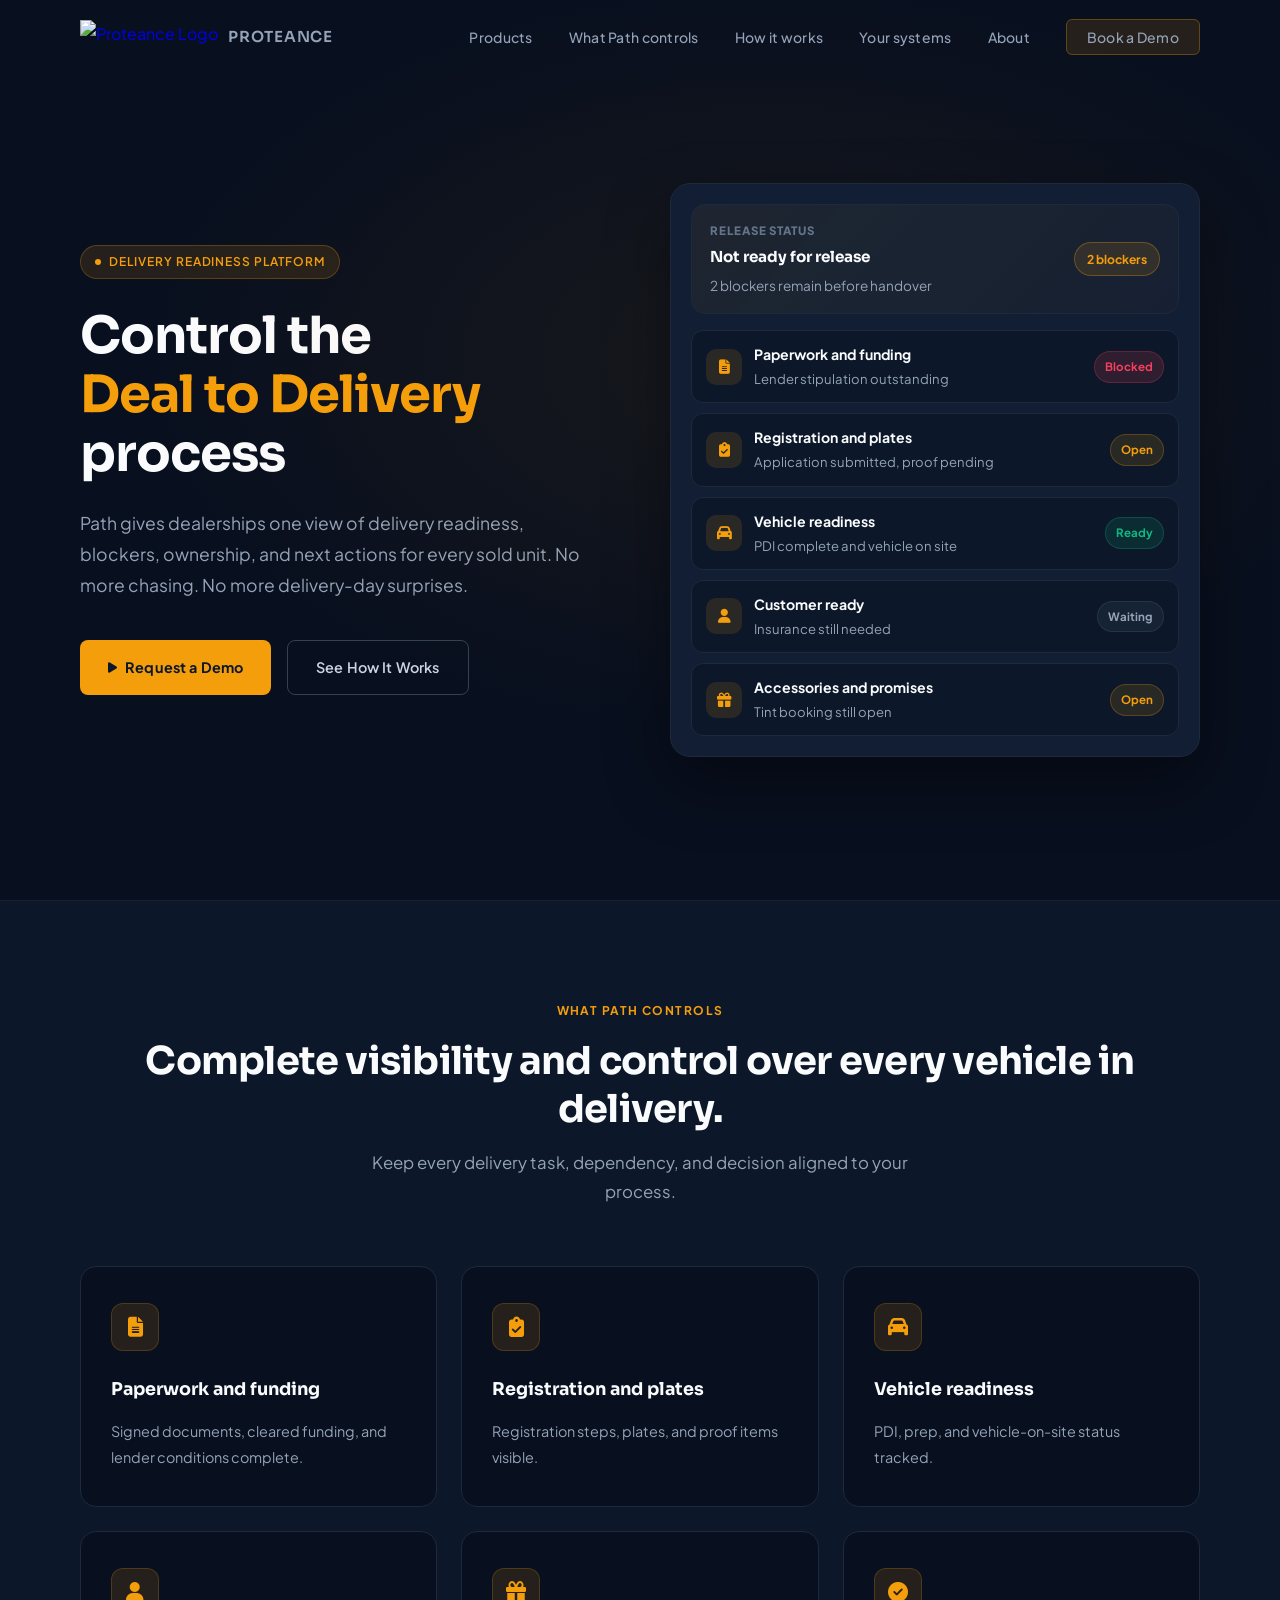
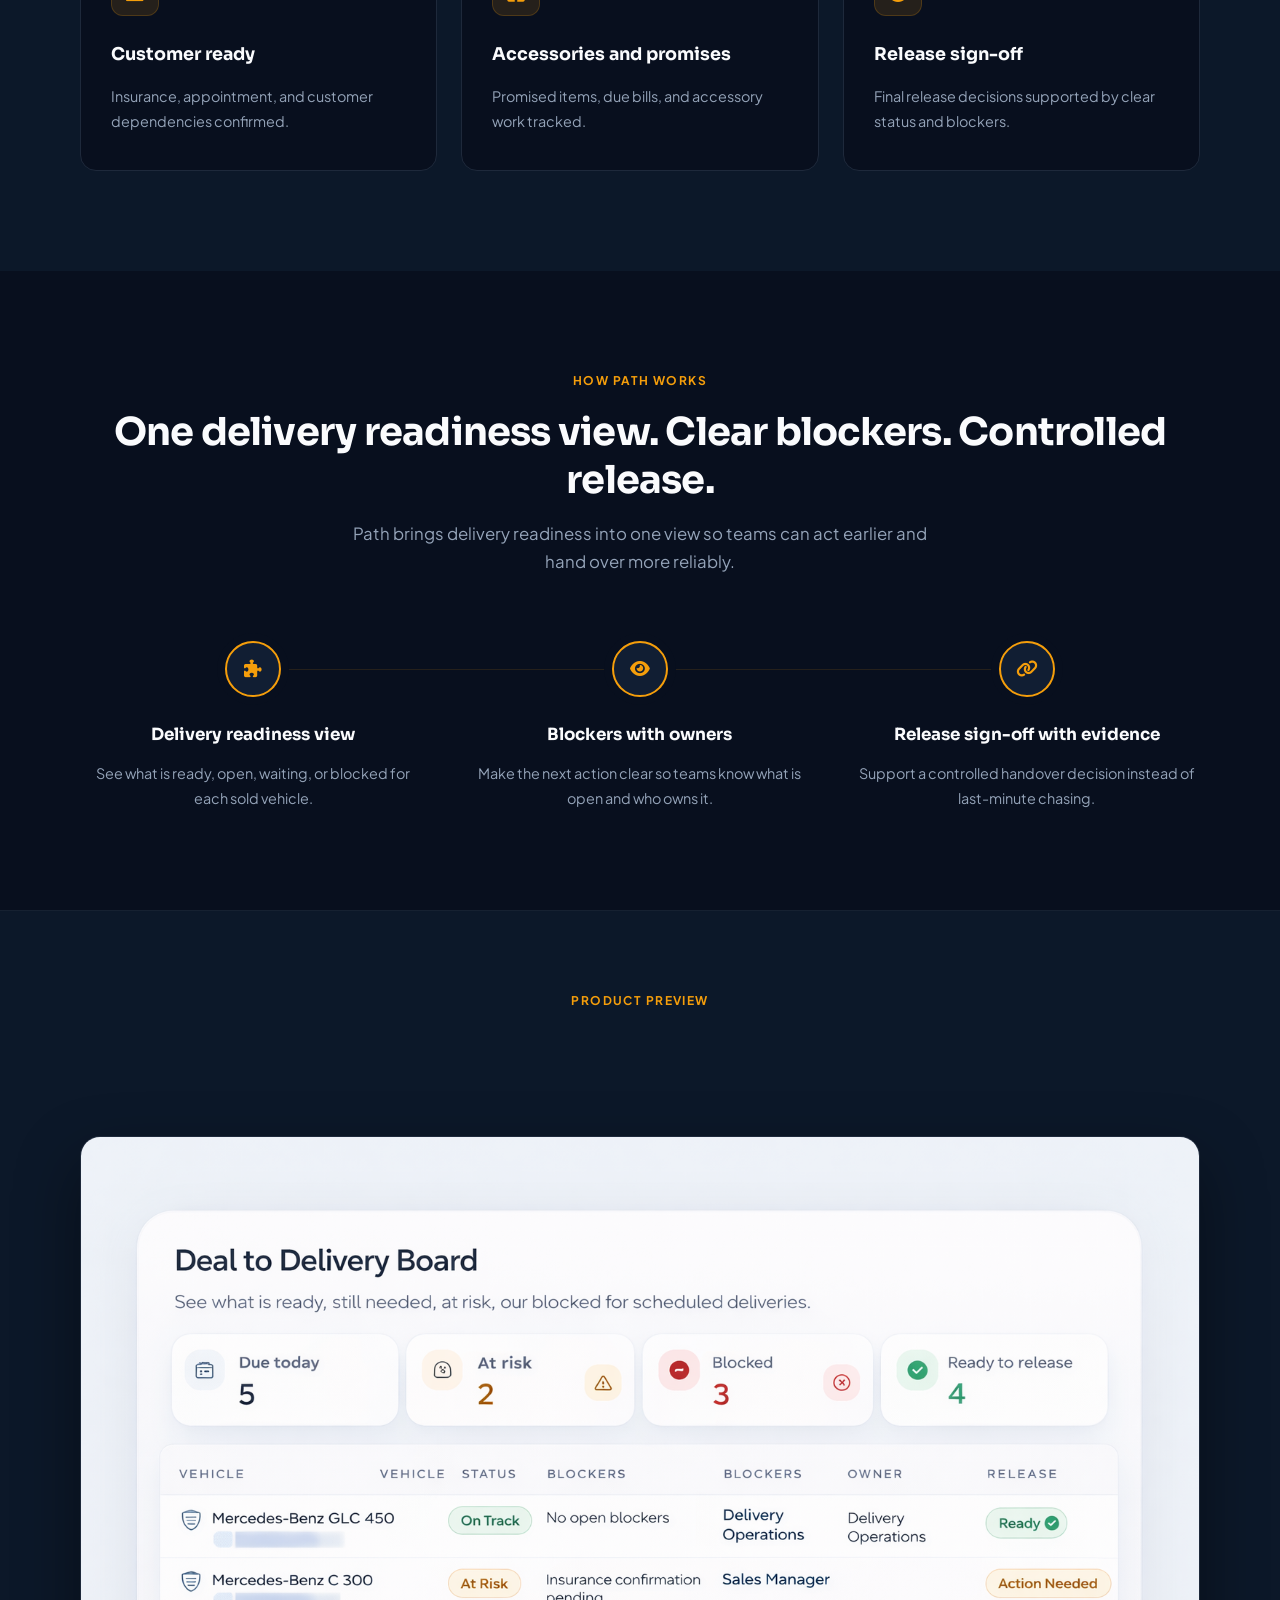
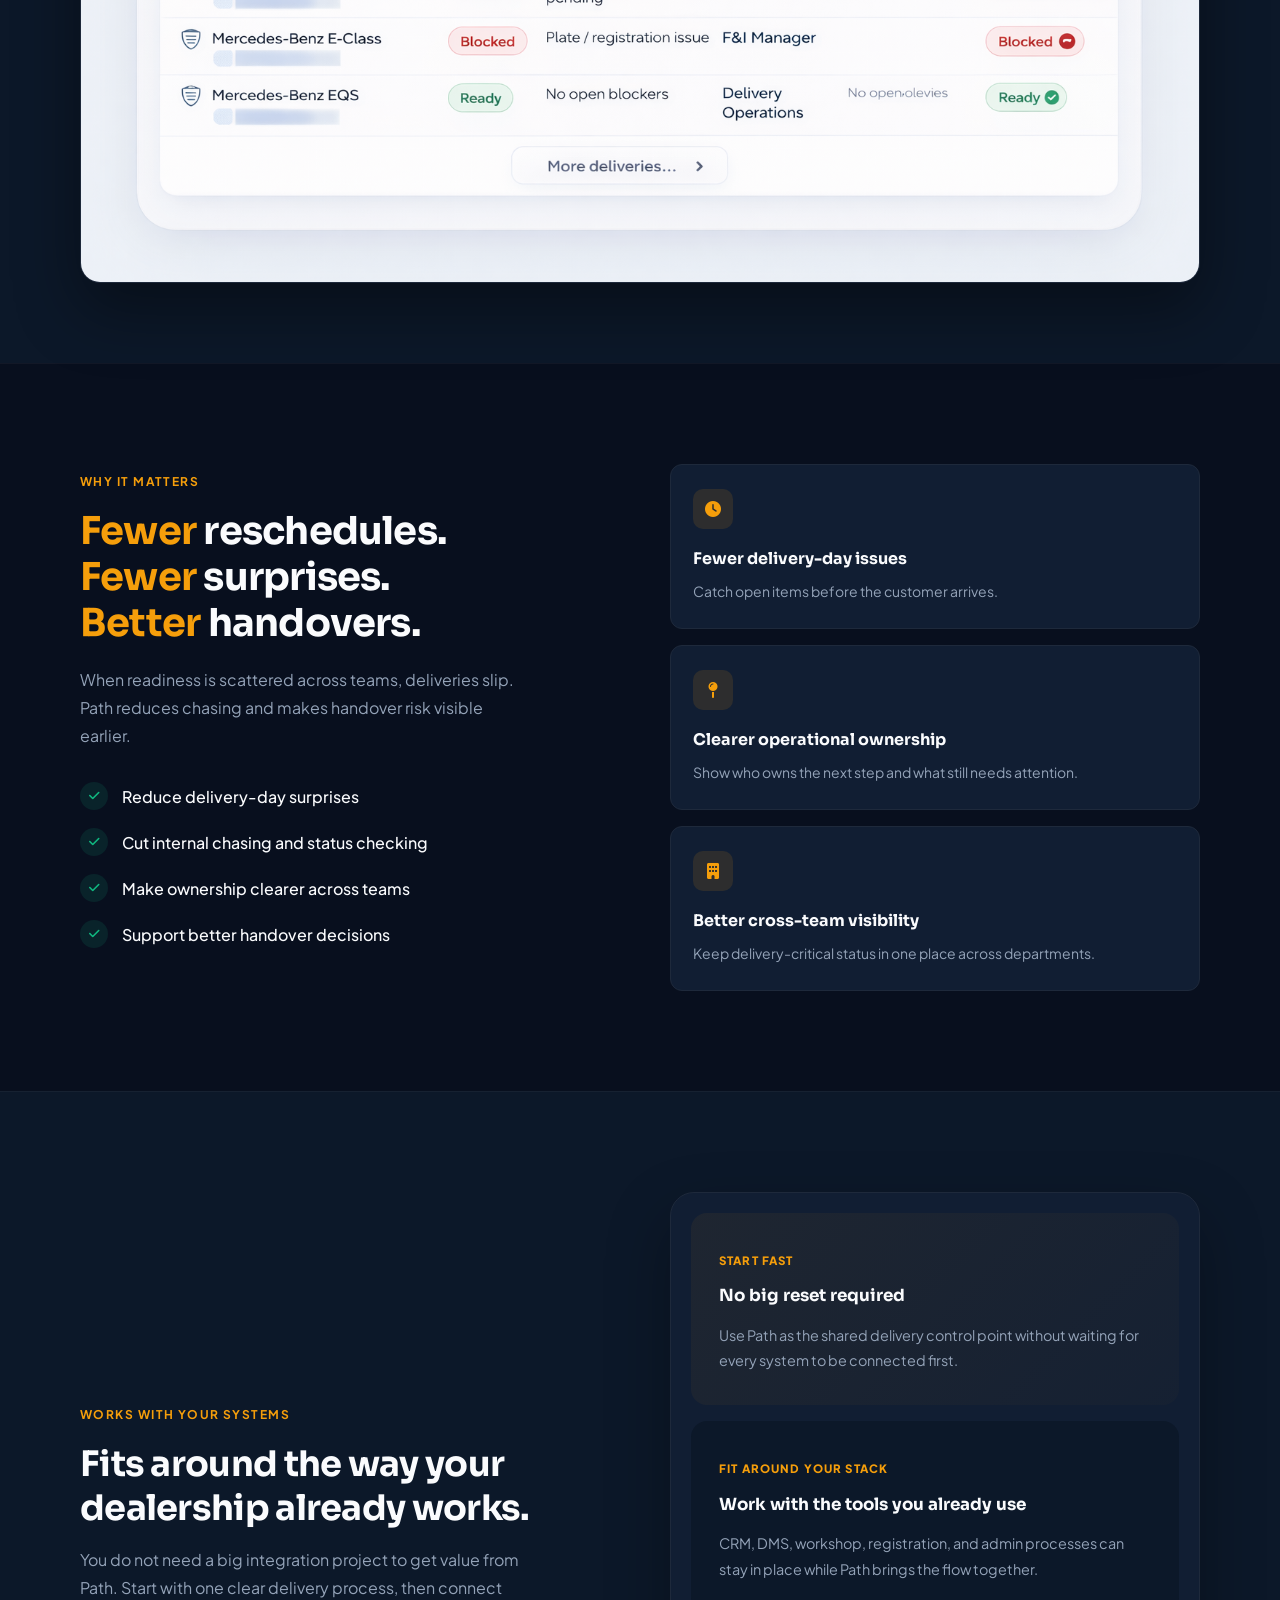
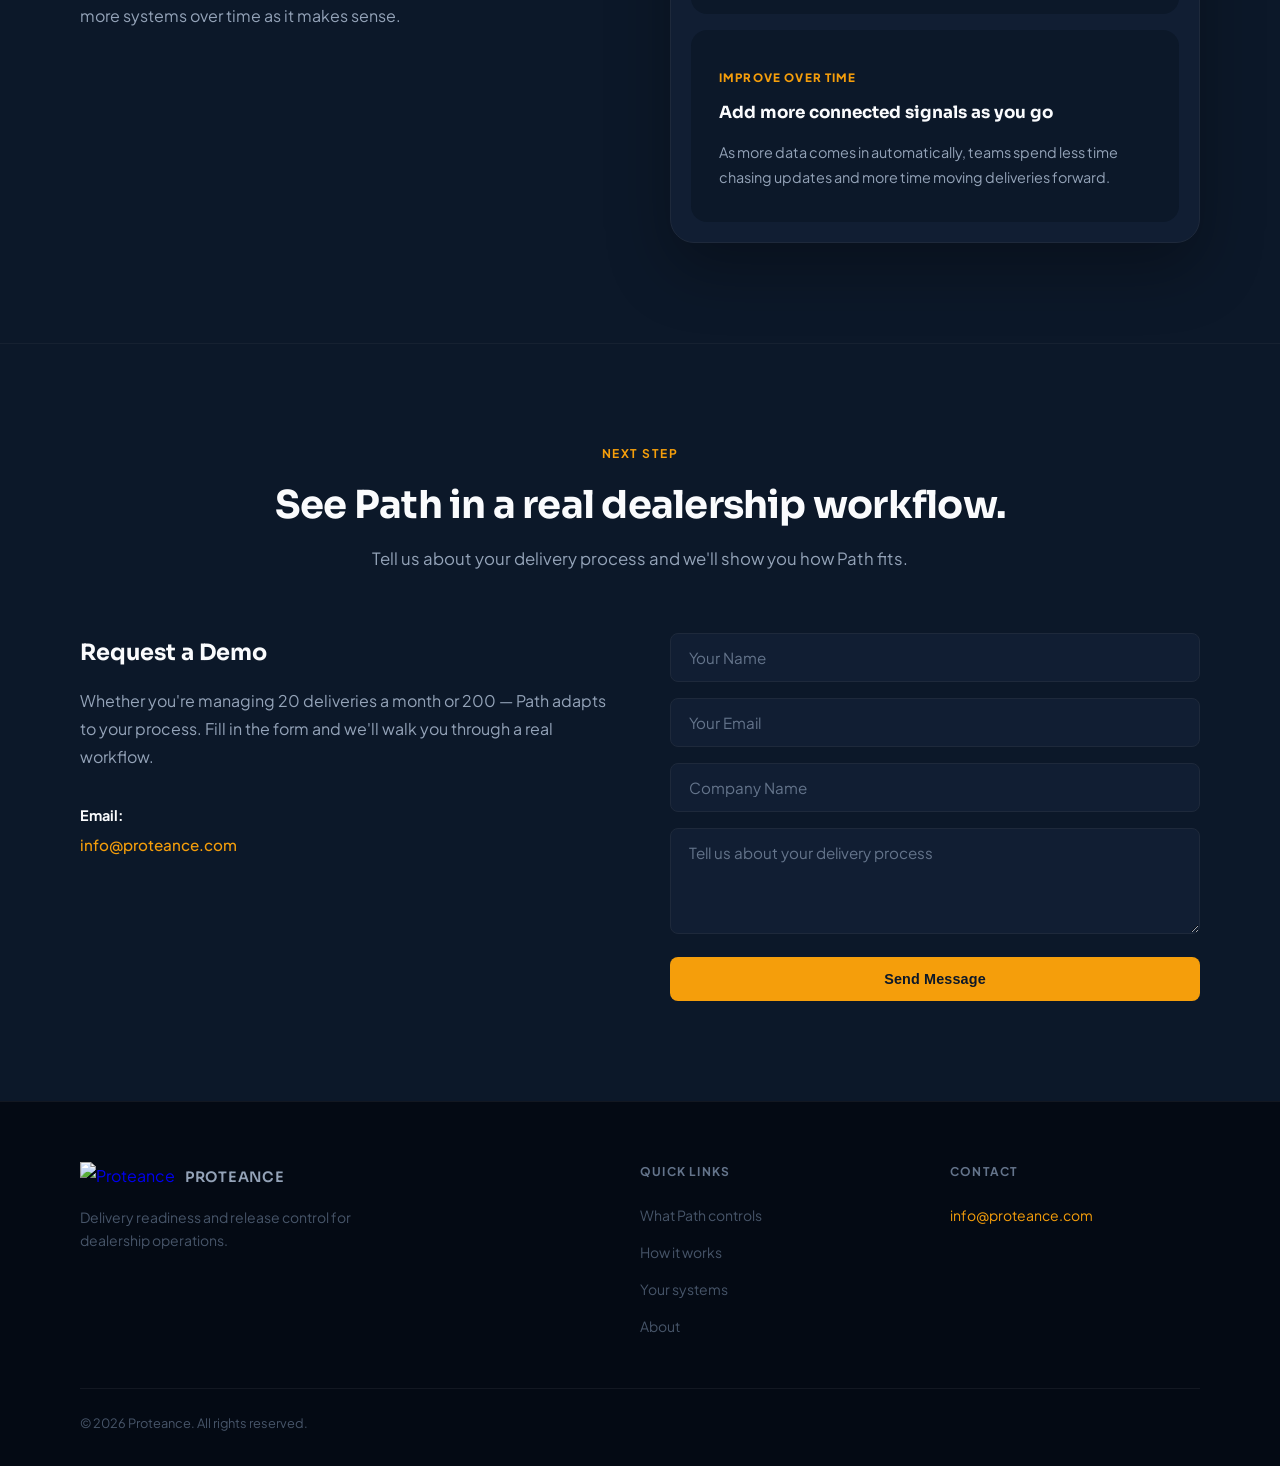
==== commit 81554114: "Replace mailto CTA with contact form on ProPath homepage - Two-column contact section: info left, fo" ====
--- a/index.html
+++ b/index.html
@@ -23,7 +23,7 @@
                 <span class="nav__logo-name">Proteance</span>
             </a>
             <ul class="nav__links" id="navLinks">
-                <li><a href="proteance-old.html#products">Products</a></li>
+                <li><a href="proteance-profile.html#products">Products</a></li>
                 <li><a href="#readiness">What Path controls</a></li>
                 <li><a href="#how-it-works">How it works</a></li>
                 <li><a href="#integrations">Your systems</a></li>
@@ -305,20 +305,41 @@
     </section>
 
     <!-- ============================================
-         CTA
-         ============================================ -->
-    <section class="cta-band" id="contact">
-        <div class="section__inner">
-            <h2 class="cta-band__title reveal">See Path in a real dealership workflow.</h2>
-            <p class="cta-band__sub reveal reveal-delay-1">Review how Path can reduce chasing and bring more control to delivery readiness in your current process.</p>
-            <div class="cta-band__actions reveal reveal-delay-2">
-                <a href="mailto:info@proteance.com" class="btn--primary">
-                    <i class="fa-solid fa-envelope" style="font-size:0.8rem"></i>
-                    Request a Demo
-                </a>
-                <a href="#how-it-works" class="btn--ghost">
-                    See How It Works
-                </a>
+         CONTACT / DEMO REQUEST
+         ============================================ -->
+    <section class="contact" id="contact">
+        <div class="section__inner">
+            <div class="section__header">
+                <span class="section__eyebrow">Next step</span>
+                <h2 class="section__title reveal">See Path in a real dealership workflow.</h2>
+                <p class="section__subtitle reveal reveal-delay-1">Tell us about your delivery process and we'll show you how Path fits.</p>
+            </div>
+            <div class="contact__grid reveal reveal-delay-2">
+                <div class="contact__info">
+                    <h3 class="contact__heading">Request a Demo</h3>
+                    <p class="contact__text">Whether you're managing 20 deliveries a month or 200 — Path adapts to your process. Fill in the form and we'll walk you through a real workflow.</p>
+                    <div class="contact__detail">
+                        <strong>Email:</strong>
+                        <a href="mailto:info@proteance.com">info@proteance.com</a>
+                    </div>
+                </div>
+                <div class="contact__form">
+                    <form id="contactForm">
+                        <div class="contact__field">
+                            <input type="text" name="name" placeholder="Your Name" required>
+                        </div>
+                        <div class="contact__field">
+                            <input type="email" name="email" placeholder="Your Email" required>
+                        </div>
+                        <div class="contact__field">
+                            <input type="text" name="company" placeholder="Company Name">
+                        </div>
+                        <div class="contact__field">
+                            <textarea name="message" rows="4" placeholder="Tell us about your delivery process" required></textarea>
+                        </div>
+                        <button type="submit" class="btn--primary" style="width:100%; justify-content:center;">Send Message</button>
+                    </form>
+                </div>
             </div>
         </div>
     </section>
@@ -356,6 +377,7 @@
         </div>
     </footer>
 
+    <script src="script.js"></script>
     <script>
     // Sticky nav
     const nav = document.getElementById('nav');
--- a/propath-styles.css
+++ b/propath-styles.css
@@ -689,6 +689,100 @@
 .cta-band__actions { display: flex; gap: 16px; justify-content: center; flex-wrap: wrap; }
 
 /* ============================================
+   CONTACT FORM
+   ============================================ */
+.contact {
+    padding: 100px 0;
+    background: var(--navy);
+    border-top: 1px solid rgba(255,255,255,0.04);
+}
+
+.contact__grid {
+    display: grid; grid-template-columns: 1fr 1fr;
+    gap: 60px; align-items: start;
+}
+
+.contact__heading {
+    font-family: var(--font-display);
+    font-size: 1.4rem; font-weight: 700;
+    color: var(--white); margin-bottom: 16px;
+}
+
+.contact__text {
+    font-size: 1rem; line-height: 1.75;
+    color: var(--text-secondary); margin-bottom: 32px;
+}
+
+.contact__detail {
+    display: flex; flex-direction: column; gap: 4px;
+}
+
+.contact__detail strong {
+    font-size: 0.9rem; color: var(--white);
+}
+
+.contact__detail a {
+    color: var(--amber); text-decoration: none;
+    font-size: 0.95rem; font-weight: 500;
+    transition: color 0.2s ease;
+}
+.contact__detail a:hover { color: var(--amber-bright); }
+
+.contact__field {
+    margin-bottom: 16px;
+}
+
+.contact__field input,
+.contact__field textarea {
+    width: 100%;
+    padding: 14px 18px;
+    border: 1px solid var(--gray-800);
+    border-radius: 8px;
+    background: var(--navy-light);
+    color: var(--text-primary);
+    font-family: var(--font-body);
+    font-size: 0.95rem;
+    transition: border-color 0.2s ease, box-shadow 0.2s ease;
+}
+
+.contact__field input::placeholder,
+.contact__field textarea::placeholder {
+    color: var(--gray-500);
+}
+
+.contact__field input:focus,
+.contact__field textarea:focus {
+    outline: none;
+    border-color: var(--amber);
+    box-shadow: 0 0 0 3px var(--amber-dim);
+}
+
+.contact__field textarea {
+    resize: vertical;
+}
+
+/* Form success/error messages from script.js */
+.form-message {
+    margin-top: 16px;
+    padding: 14px 18px;
+    border-radius: 8px;
+    font-size: 0.9rem;
+    font-weight: 600;
+}
+
+.form-message.success {
+    background: var(--green-dim);
+    color: var(--green);
+    border: 1px solid rgba(16, 185, 129, 0.25);
+}
+
+.form-message.error {
+    background: var(--rose-dim);
+    color: var(--rose);
+    border: 1px solid rgba(244, 63, 94, 0.25);
+}
+
+/* ============================================
    FOOTER
    ============================================ */
 .footer {
@@ -775,7 +869,8 @@
     .how__steps::before { display: none; }
 
     .why__grid,
-    .integrations__grid { grid-template-columns: 1fr; gap: 40px; }
+    .integrations__grid,
+    .contact__grid { grid-template-columns: 1fr; gap: 40px; }
     .footer__grid { grid-template-columns: 1fr 1fr; gap: 40px; }
 }
 
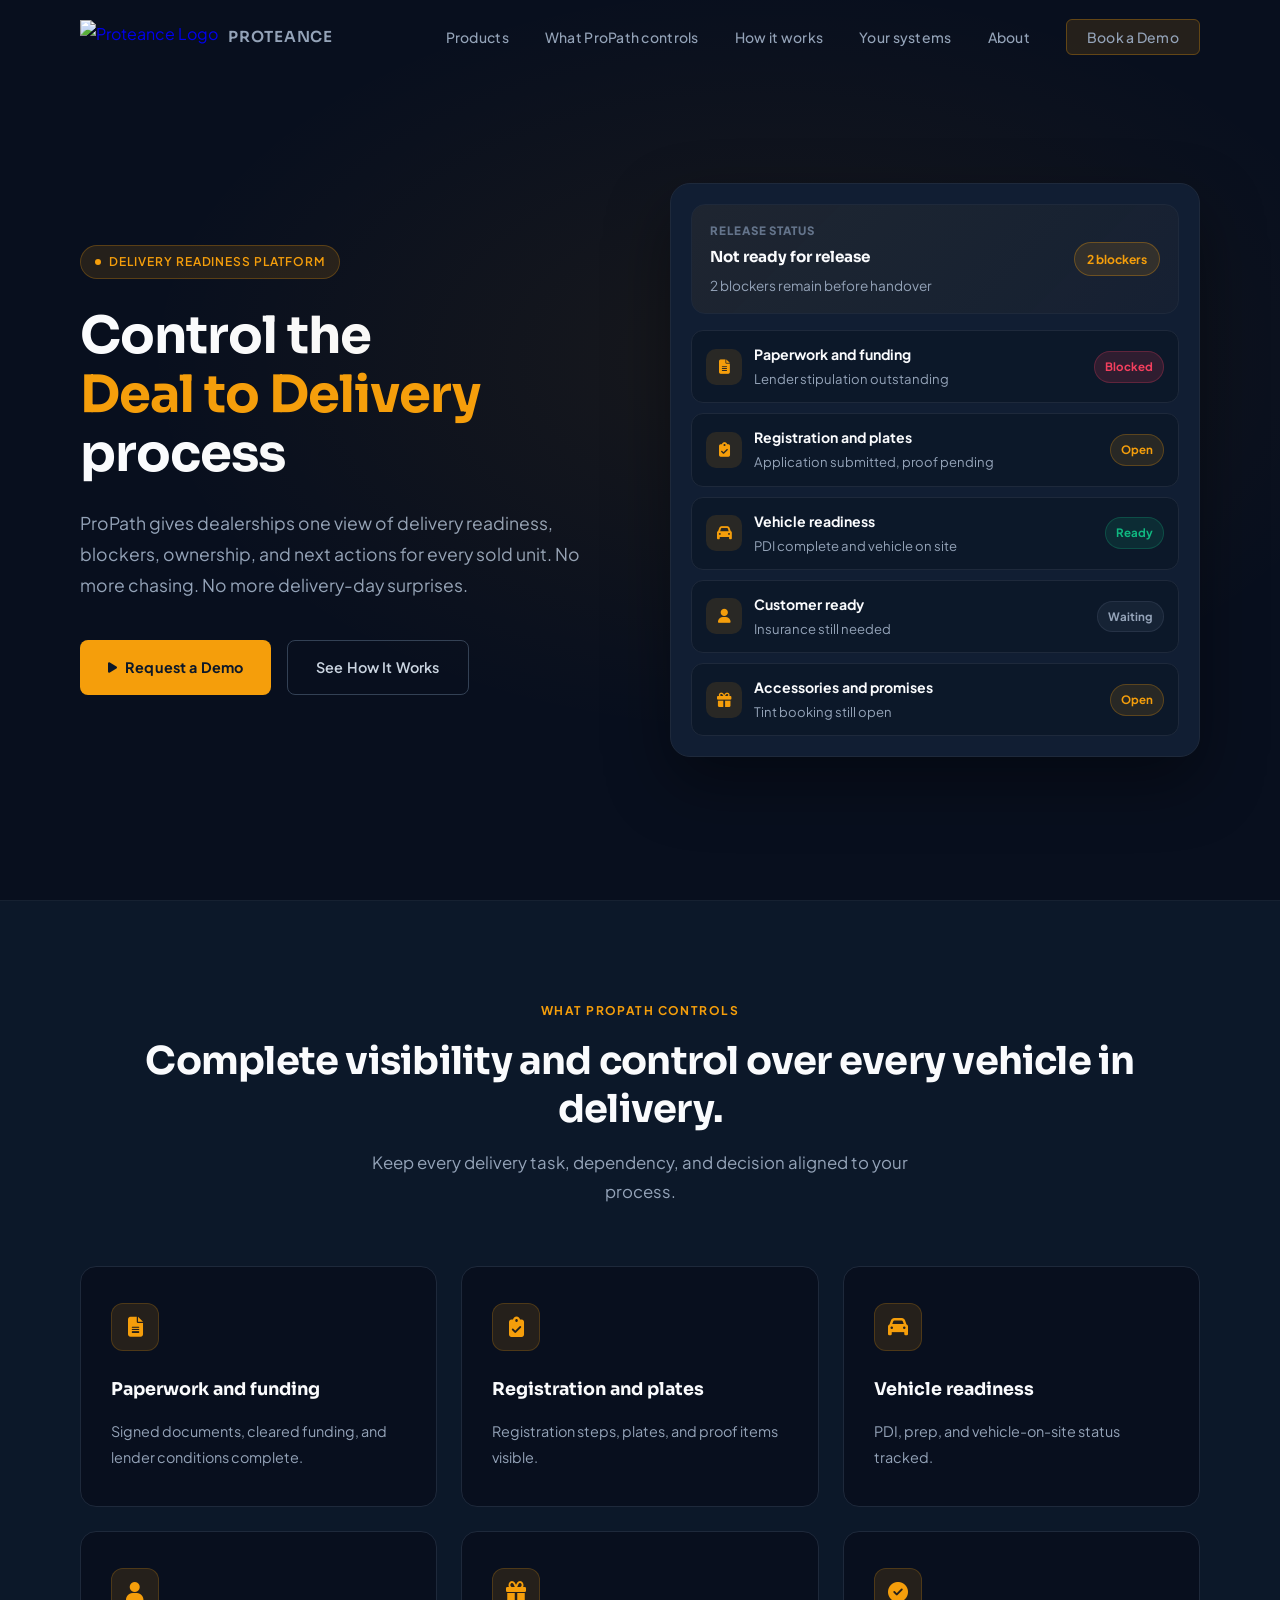
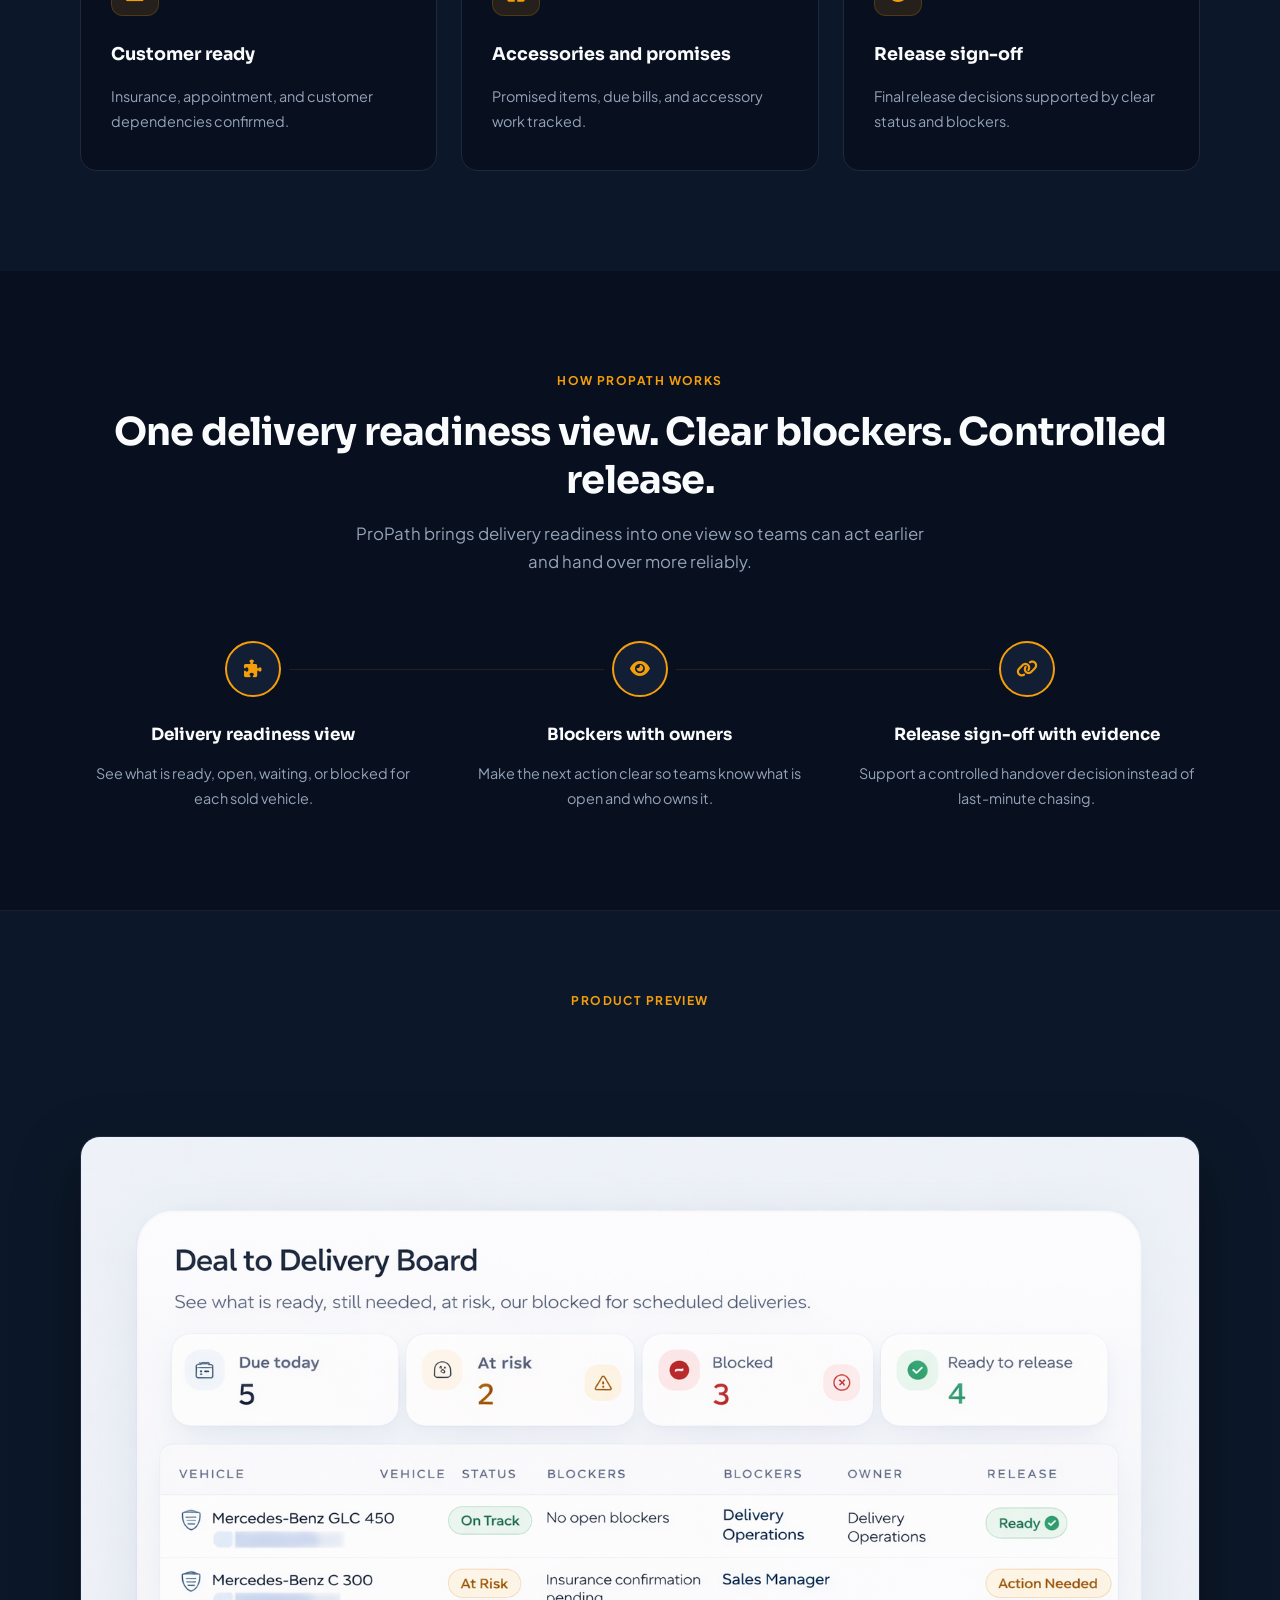
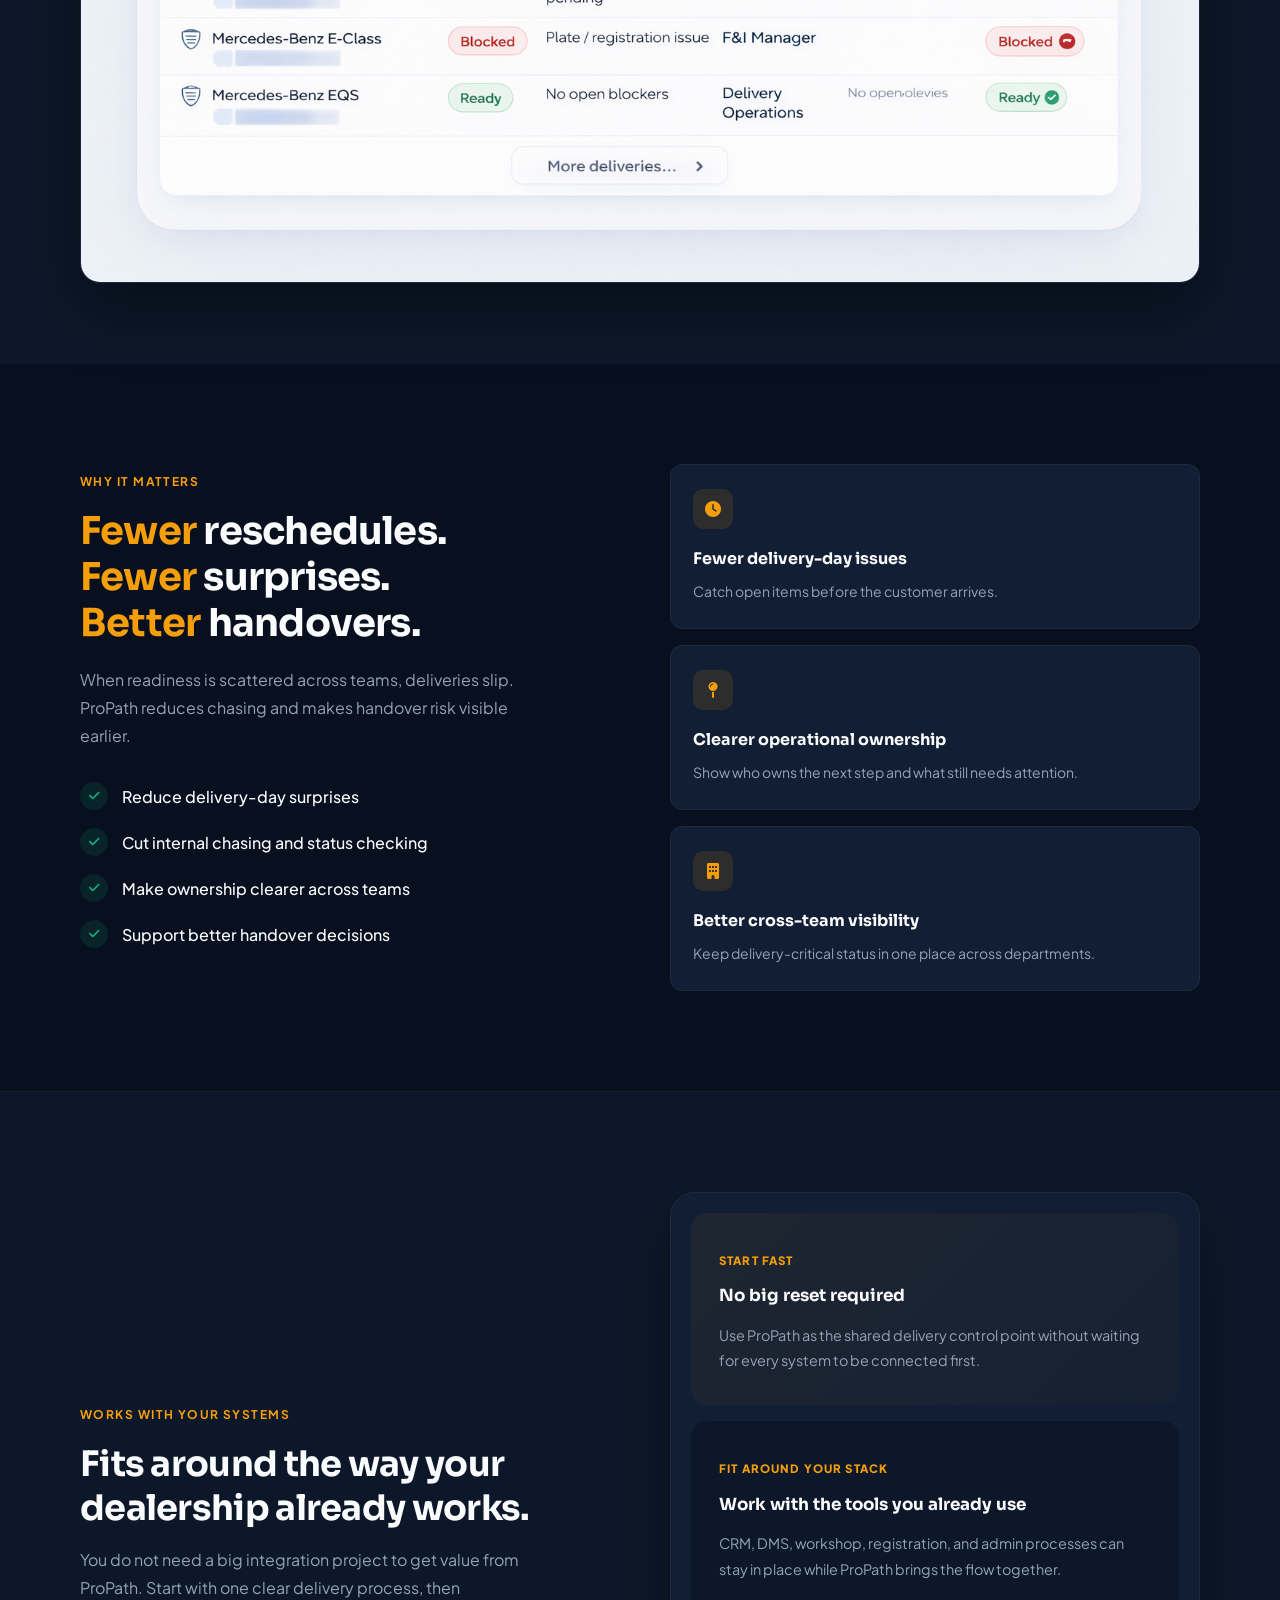
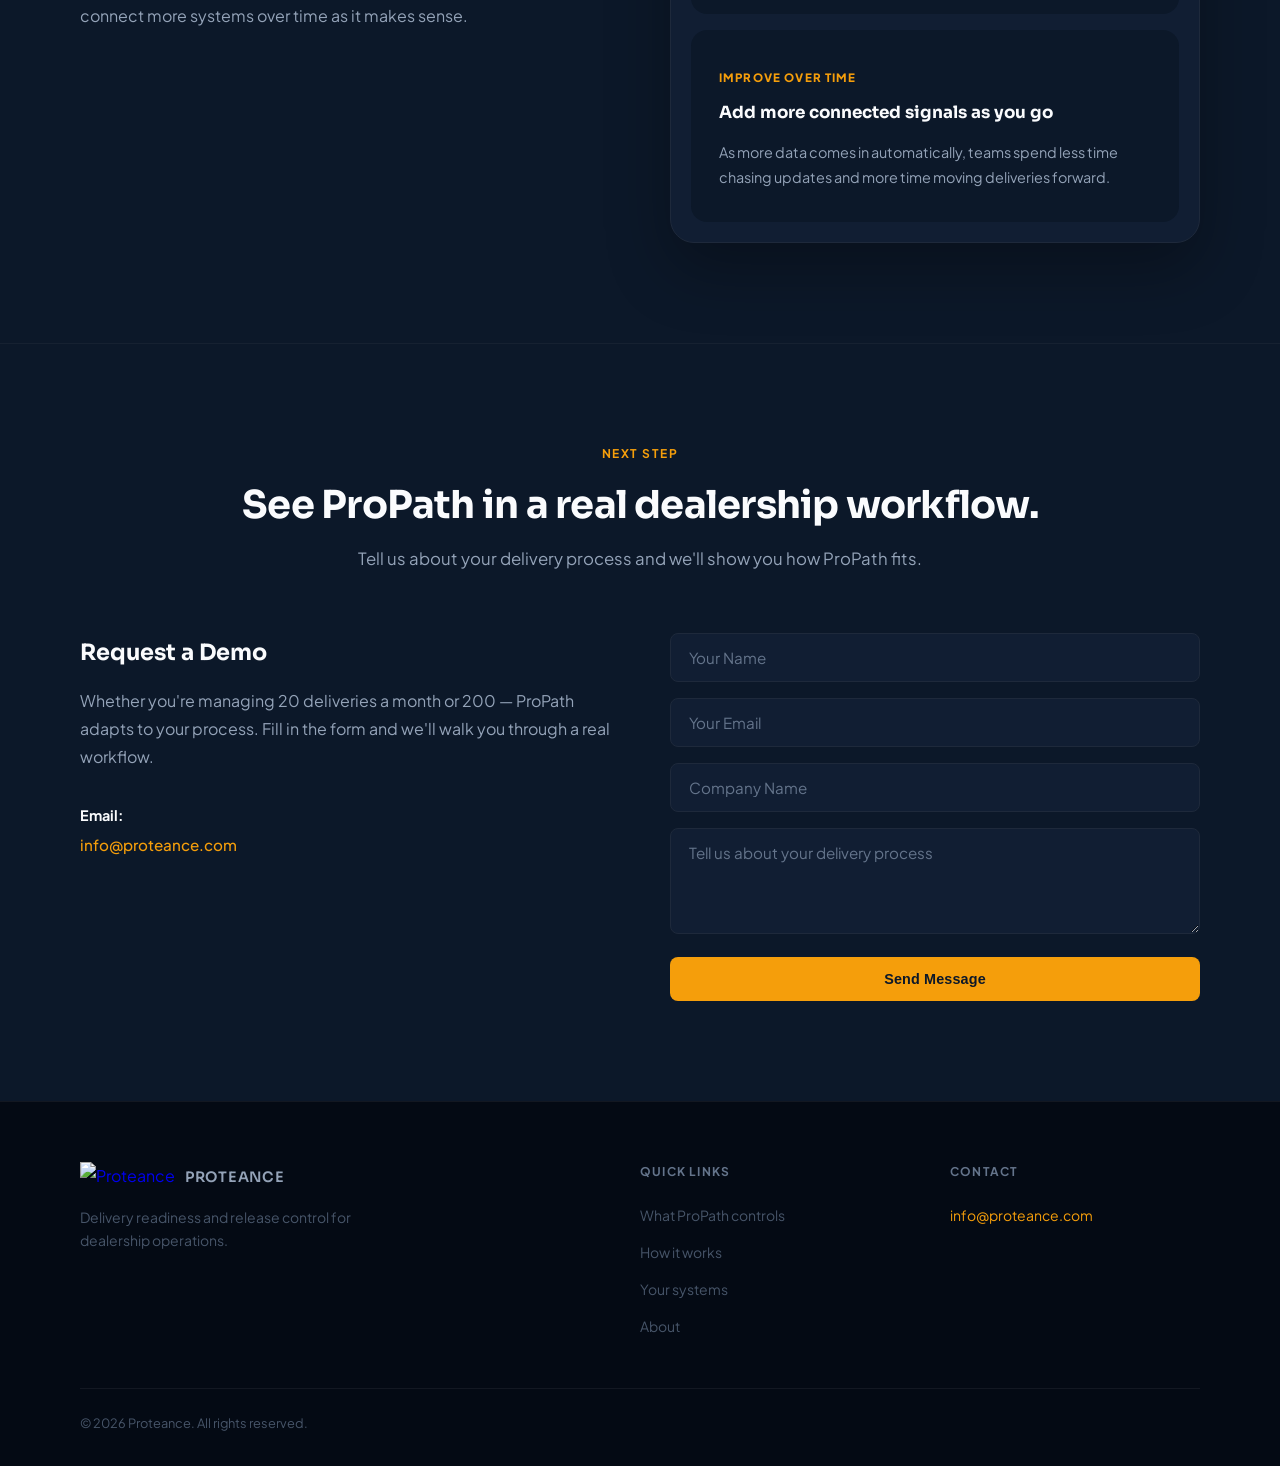
==== commit 929d97c6: "Rename Path to ProPath throughout the product page Co-Authored-By: Claude Opus 4.6 (1M context) <nor" ====
--- a/index.html
+++ b/index.html
@@ -3,8 +3,8 @@
 <head>
     <meta charset="UTF-8">
     <meta name="viewport" content="width=device-width, initial-scale=1.0">
-    <title>Proteance Path — Deal to Delivery Control for Dealerships</title>
-    <meta name="description" content="Proteance Path gives dealerships one view of delivery readiness, blockers, ownership, and next actions for every sold unit.">
+    <title>ProPath — Deal to Delivery Control for Dealerships</title>
+    <meta name="description" content="ProPath gives dealerships one view of delivery readiness, blockers, ownership, and next actions for every sold unit.">
     <link rel="preconnect" href="https://fonts.googleapis.com">
     <link rel="preconnect" href="https://fonts.gstatic.com" crossorigin>
     <link href="https://fonts.googleapis.com/css2?family=Sora:wght@300;400;500;600;700;800&family=Plus+Jakarta+Sans:ital,wght@0,300;0,400;0,500;0,600;0,700;1,400&display=swap" rel="stylesheet">
@@ -24,7 +24,7 @@
             </a>
             <ul class="nav__links" id="navLinks">
                 <li><a href="proteance-profile.html#products">Products</a></li>
-                <li><a href="#readiness">What Path controls</a></li>
+                <li><a href="#readiness">What ProPath controls</a></li>
                 <li><a href="#how-it-works">How it works</a></li>
                 <li><a href="#integrations">Your systems</a></li>
                 <li><a href="about.html">About</a></li>
@@ -53,7 +53,7 @@
                     <em>Deal to Delivery</em> process
                 </h1>
                 <p class="hero__subtitle">
-                    Path gives dealerships one view of delivery readiness, blockers, ownership, and next actions for every sold unit. No more chasing. No more delivery-day surprises.
+                    ProPath gives dealerships one view of delivery readiness, blockers, ownership, and next actions for every sold unit. No more chasing. No more delivery-day surprises.
                 </p>
                 <div class="hero__actions">
                     <a href="#contact" class="btn--primary">
@@ -146,7 +146,7 @@
     <section class="controls" id="readiness">
         <div class="section__inner">
             <div class="section__header">
-                <span class="section__eyebrow">What Path controls</span>
+                <span class="section__eyebrow">What ProPath controls</span>
                 <h2 class="section__title reveal">Complete visibility and control over every vehicle in delivery.</h2>
                 <p class="section__subtitle reveal reveal-delay-1">Keep every delivery task, dependency, and decision aligned to your process.</p>
             </div>
@@ -191,9 +191,9 @@
     <section class="how" id="how-it-works">
         <div class="section__inner">
             <div class="section__header">
-                <span class="section__eyebrow">How Path works</span>
+                <span class="section__eyebrow">How ProPath works</span>
                 <h2 class="section__title reveal">One delivery readiness view. Clear blockers. Controlled release.</h2>
-                <p class="section__subtitle reveal reveal-delay-1">Path brings delivery readiness into one view so teams can act earlier and hand over more reliably.</p>
+                <p class="section__subtitle reveal reveal-delay-1">ProPath brings delivery readiness into one view so teams can act earlier and hand over more reliably.</p>
             </div>
             <div class="how__steps">
                 <div class="step reveal reveal-delay-1">
@@ -222,10 +222,10 @@
         <div class="section__inner">
             <div class="section__header">
                 <span class="section__eyebrow">Product preview</span>
-                <h2 class="section__title reveal">See Path in action.</h2>
+                <h2 class="section__title reveal">See ProPath in action.</h2>
             </div>
             <div class="preview__frame reveal reveal-delay-1">
-                <img src="today-board-preview.png" alt="Preview of the Path Today Board showing due today, at risk, blocked, and ready to release deliveries in a dashboard view." class="preview__image">
+                <img src="today-board-preview.png" alt="Preview of the ProPath Today Board showing due today, at risk, blocked, and ready to release deliveries in a dashboard view." class="preview__image">
             </div>
         </div>
     </section>
@@ -243,7 +243,7 @@
                         <em>Fewer</em> surprises.<br>
                         <em>Better</em> handovers.
                     </h2>
-                    <p class="why__text">When readiness is scattered across teams, deliveries slip. Path reduces chasing and makes handover risk visible earlier.</p>
+                    <p class="why__text">When readiness is scattered across teams, deliveries slip. ProPath reduces chasing and makes handover risk visible earlier.</p>
                     <ul class="why__checklist">
                         <li><i class="fa-solid fa-check"></i> Reduce delivery-day surprises</li>
                         <li><i class="fa-solid fa-check"></i> Cut internal chasing and status checking</li>
@@ -281,18 +281,18 @@
                 <div class="integrations__left reveal">
                     <span class="section__eyebrow" style="text-align:left; display:block;">Works with your systems</span>
                     <h2 class="integrations__title">Fits around the way your dealership already works.</h2>
-                    <p class="integrations__text">You do not need a big integration project to get value from Path. Start with one clear delivery process, then connect more systems over time as it makes sense.</p>
+                    <p class="integrations__text">You do not need a big integration project to get value from ProPath. Start with one clear delivery process, then connect more systems over time as it makes sense.</p>
                 </div>
                 <div class="integrations__panel reveal reveal-delay-1">
                     <div class="integration-card integration-card--accent">
                         <span class="integration-card__kicker">Start fast</span>
                         <h3 class="integration-card__title">No big reset required</h3>
-                        <p class="integration-card__body">Use Path as the shared delivery control point without waiting for every system to be connected first.</p>
+                        <p class="integration-card__body">Use ProPath as the shared delivery control point without waiting for every system to be connected first.</p>
                     </div>
                     <div class="integration-card">
                         <span class="integration-card__kicker">Fit around your stack</span>
                         <h3 class="integration-card__title">Work with the tools you already use</h3>
-                        <p class="integration-card__body">CRM, DMS, workshop, registration, and admin processes can stay in place while Path brings the flow together.</p>
+                        <p class="integration-card__body">CRM, DMS, workshop, registration, and admin processes can stay in place while ProPath brings the flow together.</p>
                     </div>
                     <div class="integration-card">
                         <span class="integration-card__kicker">Improve over time</span>
@@ -311,13 +311,13 @@
         <div class="section__inner">
             <div class="section__header">
                 <span class="section__eyebrow">Next step</span>
-                <h2 class="section__title reveal">See Path in a real dealership workflow.</h2>
-                <p class="section__subtitle reveal reveal-delay-1">Tell us about your delivery process and we'll show you how Path fits.</p>
+                <h2 class="section__title reveal">See ProPath in a real dealership workflow.</h2>
+                <p class="section__subtitle reveal reveal-delay-1">Tell us about your delivery process and we'll show you how ProPath fits.</p>
             </div>
             <div class="contact__grid reveal reveal-delay-2">
                 <div class="contact__info">
                     <h3 class="contact__heading">Request a Demo</h3>
-                    <p class="contact__text">Whether you're managing 20 deliveries a month or 200 — Path adapts to your process. Fill in the form and we'll walk you through a real workflow.</p>
+                    <p class="contact__text">Whether you're managing 20 deliveries a month or 200 — ProPath adapts to your process. Fill in the form and we'll walk you through a real workflow.</p>
                     <div class="contact__detail">
                         <strong>Email:</strong>
                         <a href="mailto:info@proteance.com">info@proteance.com</a>
@@ -360,7 +360,7 @@
                 <div>
                     <p class="footer__col-title">Quick Links</p>
                     <ul class="footer__links">
-                        <li><a href="#readiness">What Path controls</a></li>
+                        <li><a href="#readiness">What ProPath controls</a></li>
                         <li><a href="#how-it-works">How it works</a></li>
                         <li><a href="#integrations">Your systems</a></li>
                         <li><a href="about.html">About</a></li>
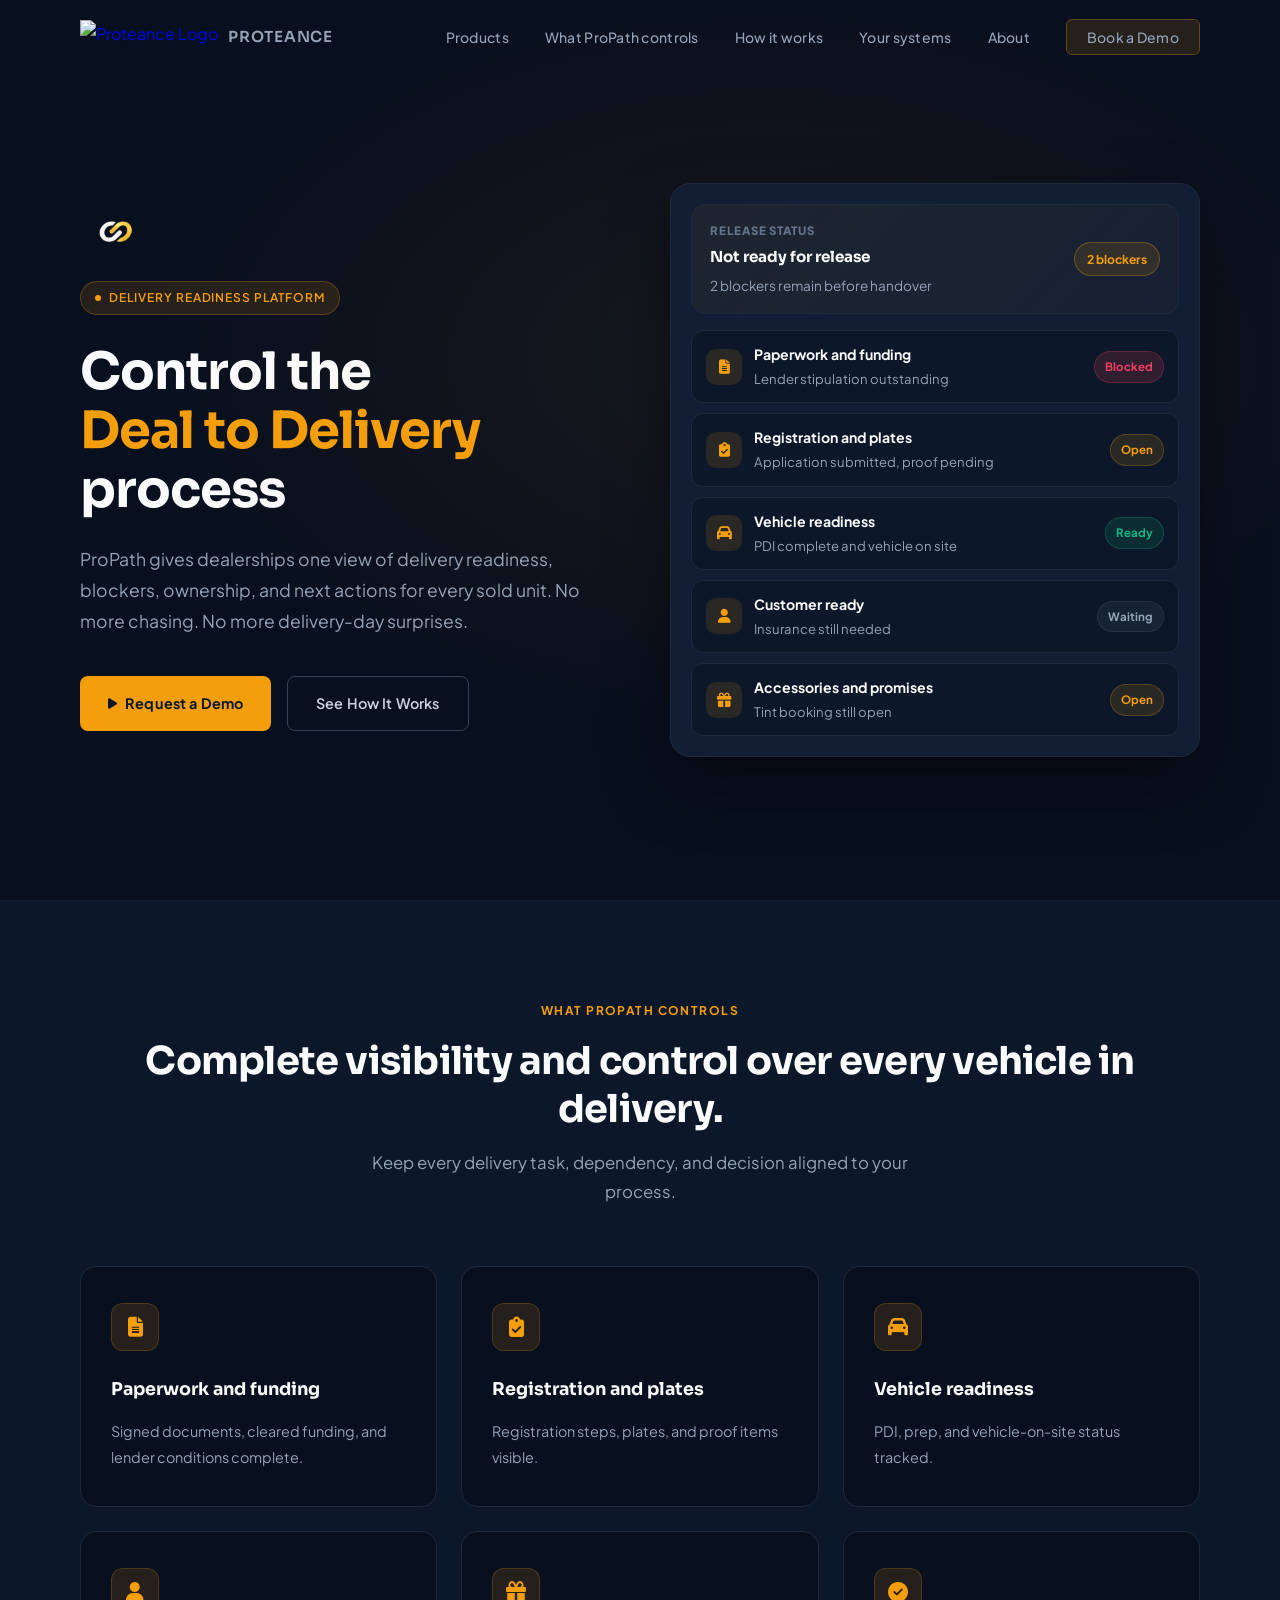
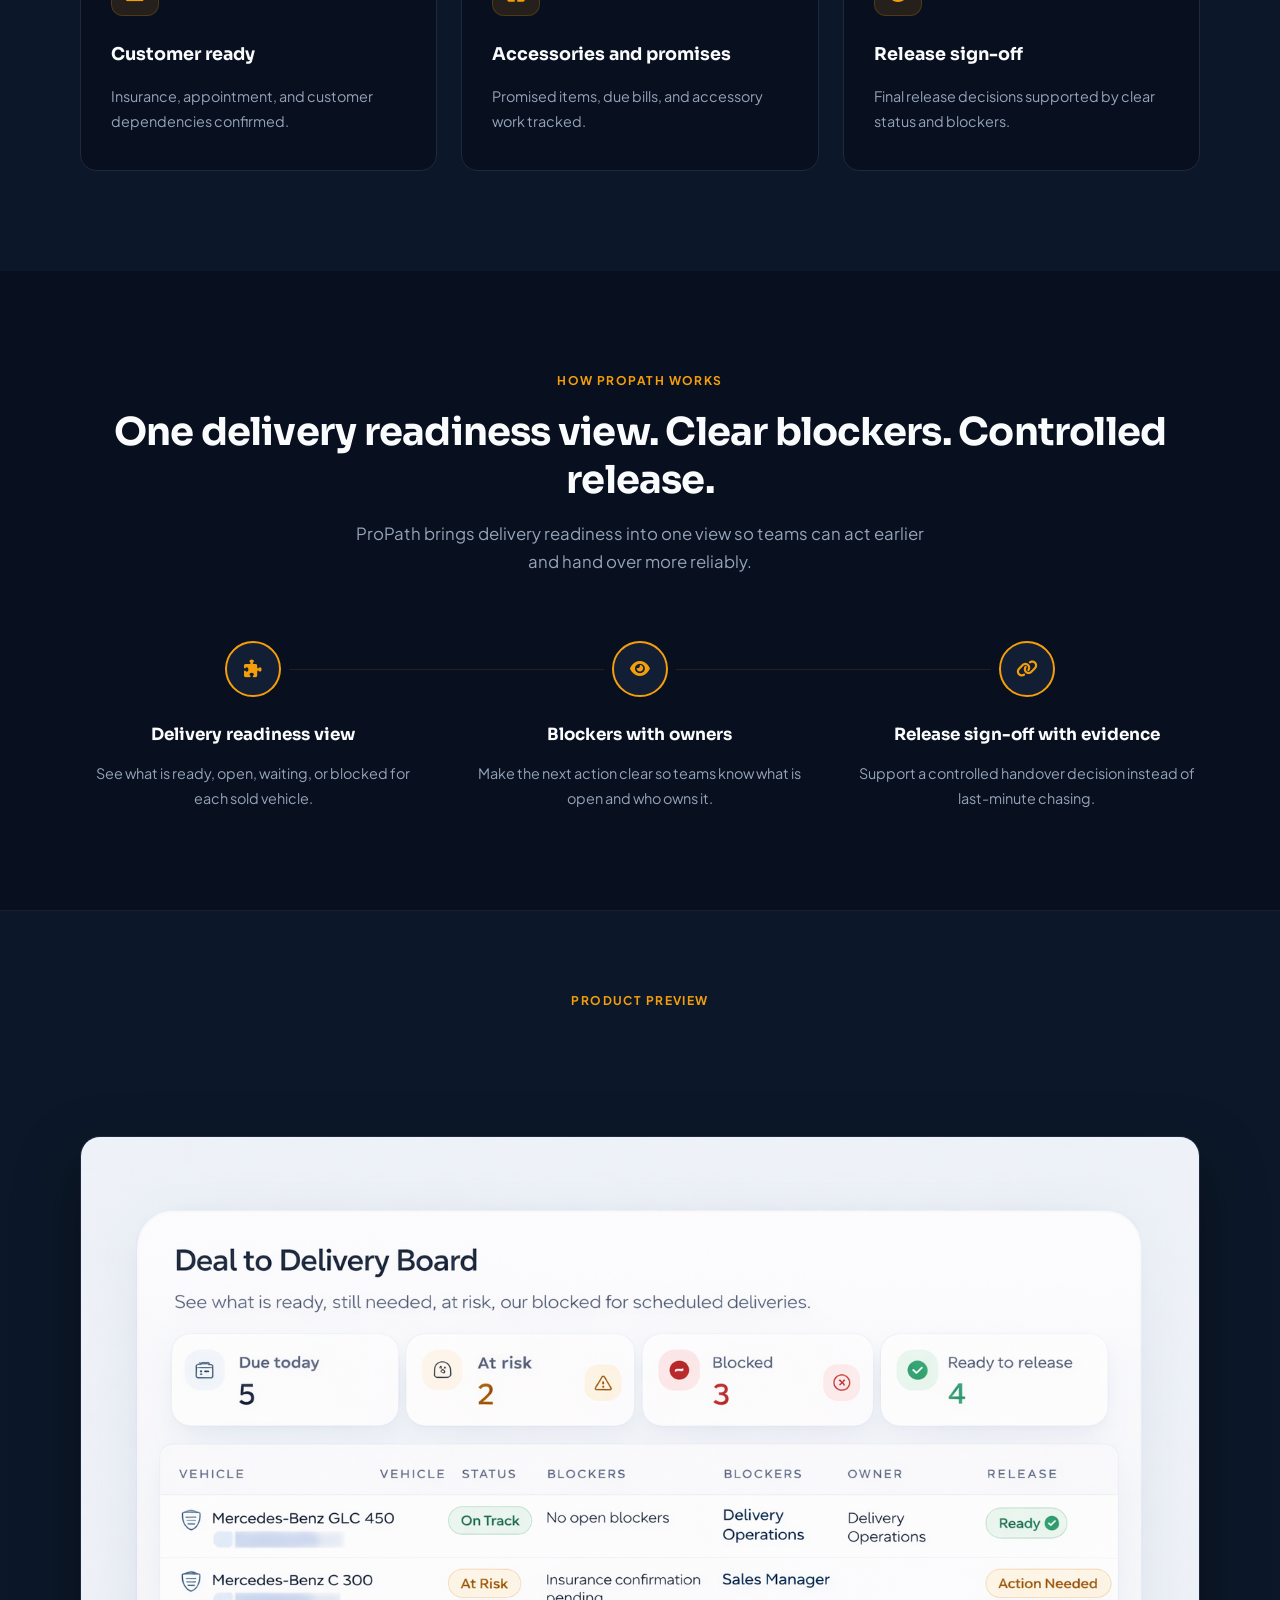
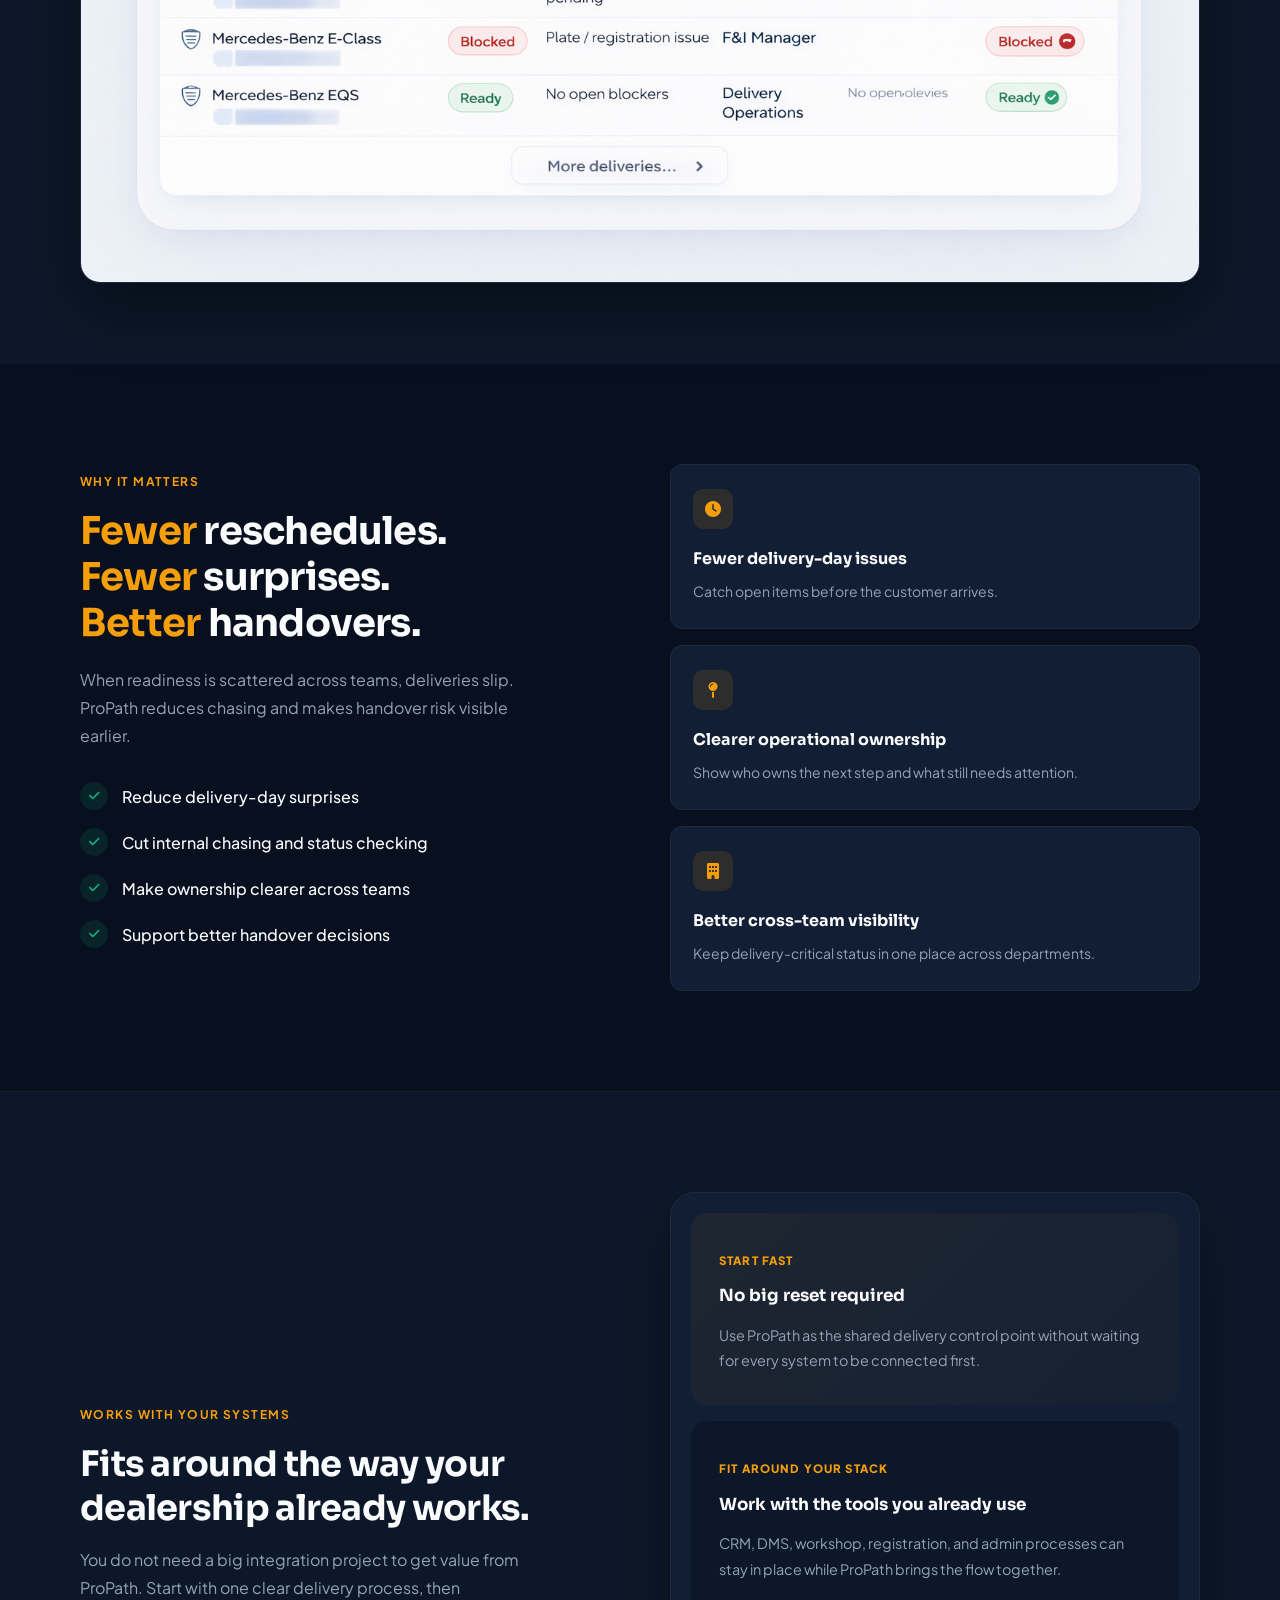
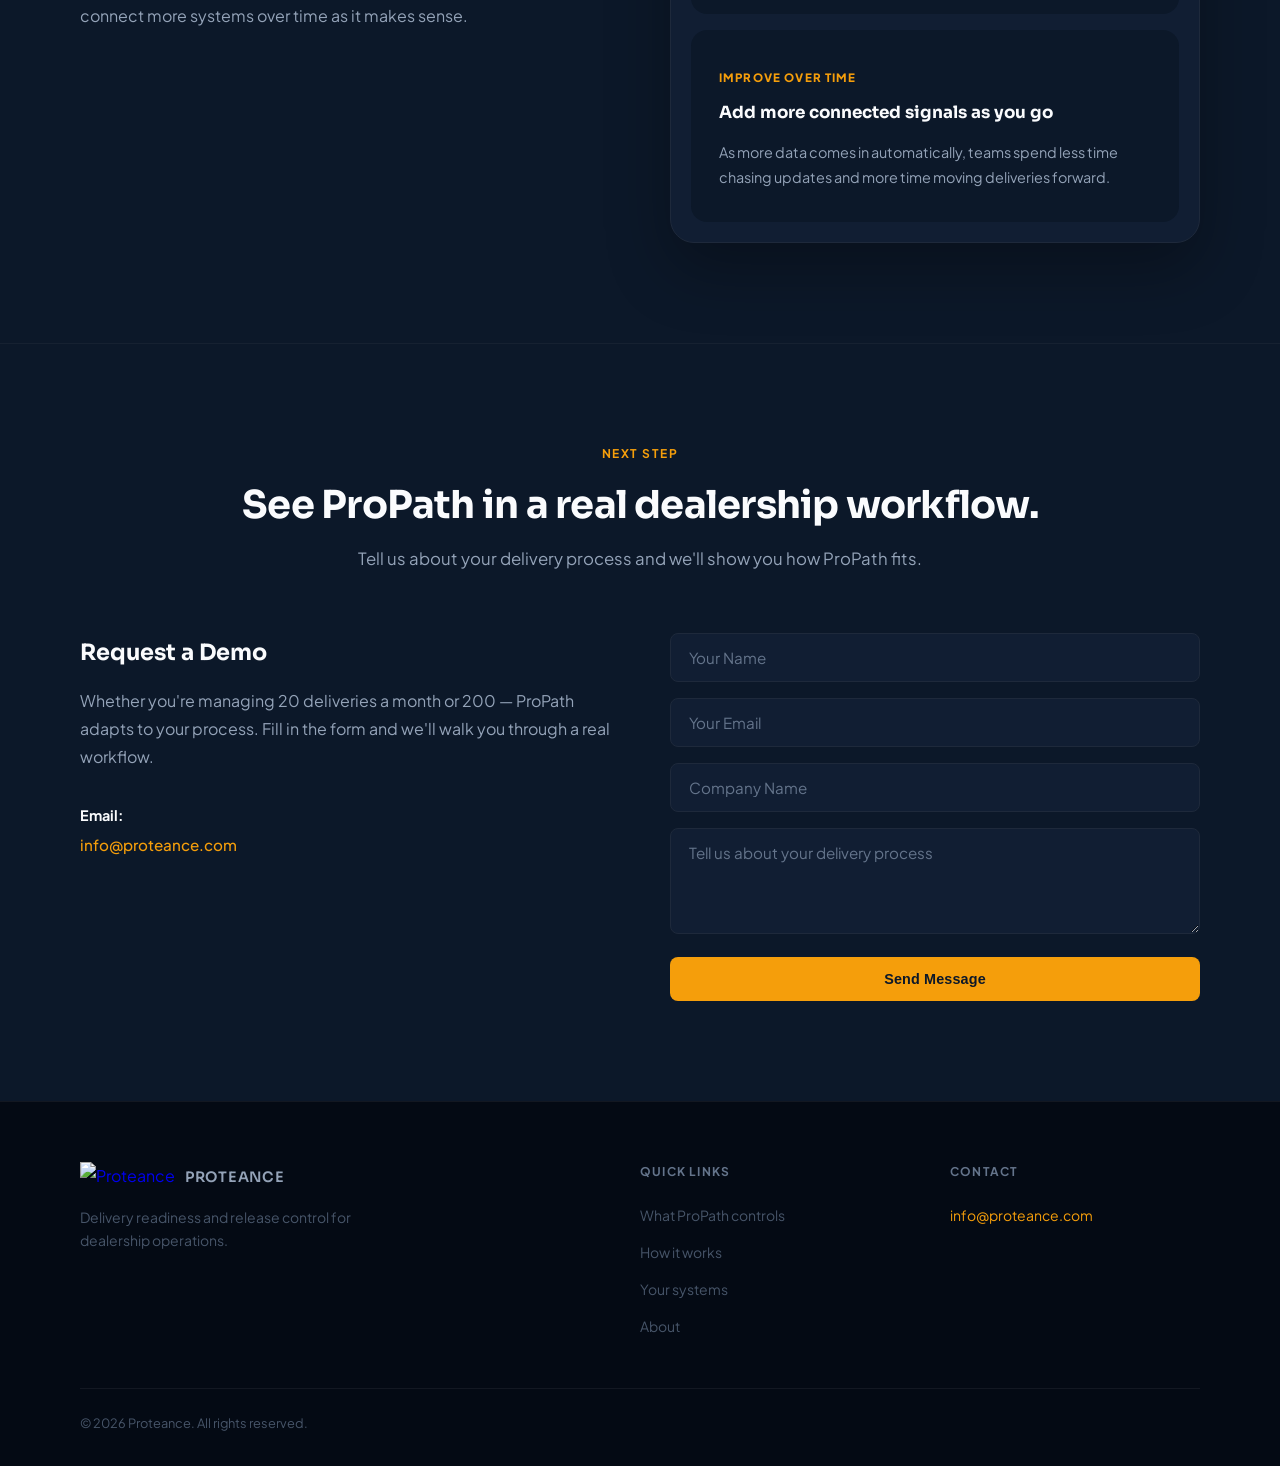
==== commit 9845f08a: "Add ProPath logos to profile page and homepage - Charcoal/gold logo on proteance-profile product car" ====
--- a/index.html
+++ b/index.html
@@ -44,6 +44,7 @@
 
             <!-- Left: Copy -->
             <div class="hero__copy">
+                <img src="WebsiteImages/ProPath-LogoWhite-Blue.png" alt="ProPath" class="hero__product-logo">
                 <div class="hero__badge">
                     <span class="hero__badge-dot"></span>
                     Delivery Readiness Platform
--- a/propath-styles.css
+++ b/propath-styles.css
@@ -213,6 +213,13 @@
     gap: 60px; align-items: center;
 }
 
+.hero__product-logo {
+    height: 48px;
+    width: auto;
+    margin-bottom: 24px;
+    display: block;
+}
+
 .hero__badge {
     display: inline-flex; align-items: center; gap: 8px;
     background: var(--amber-dim);
